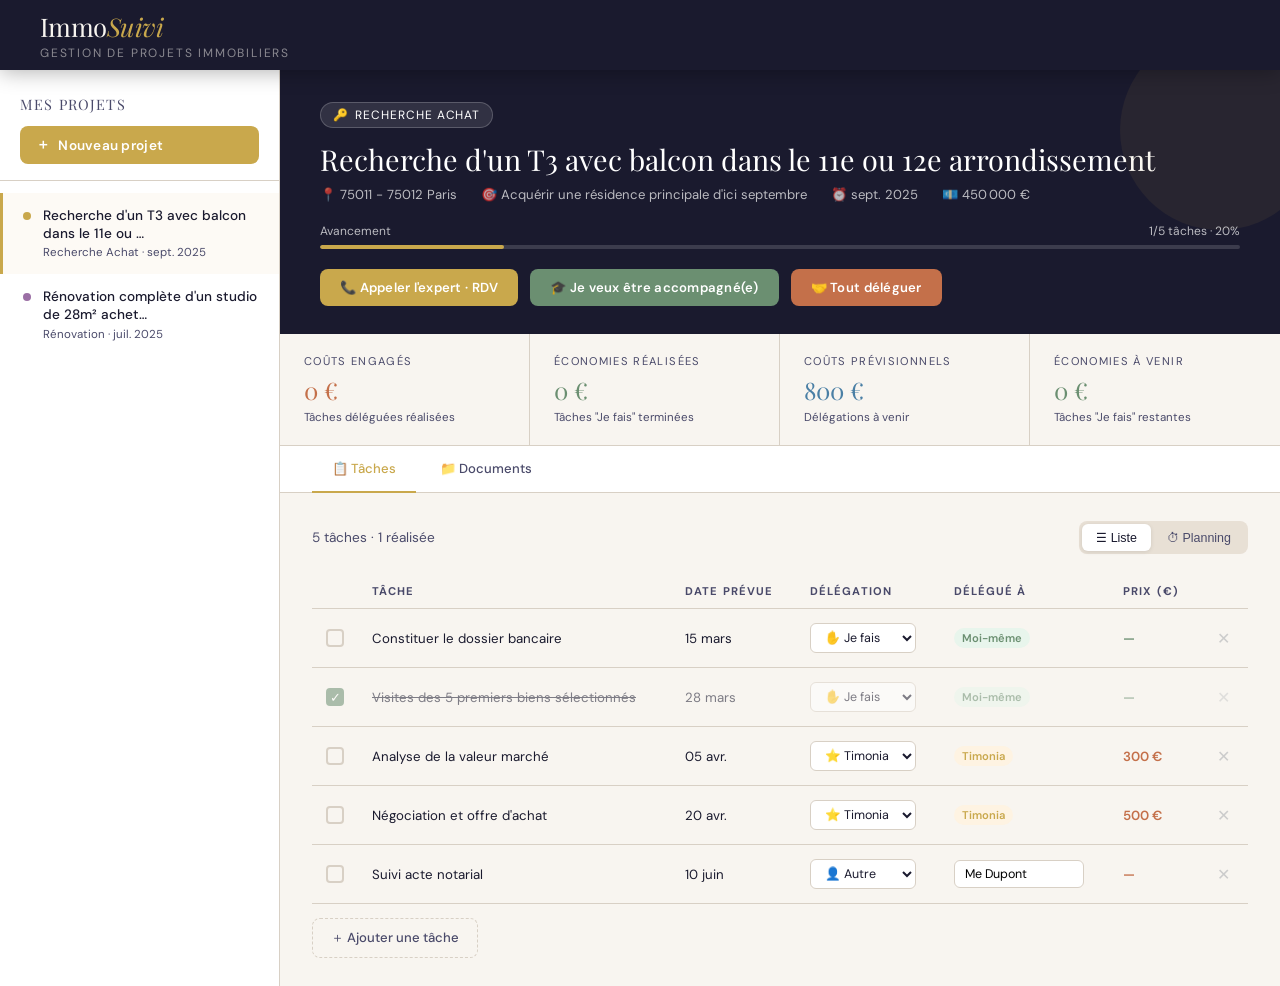
==== dashboard.html @ ceffc509 "Update print statement from 'Hello' to 'Goodbye'" ====
<!DOCTYPE html>
<html lang="fr">
<head>
<meta charset="UTF-8">
<meta name="viewport" content="width=device-width, initial-scale=1.0">
<title>ImmoSuivi — Gestion de Projets Immobiliers</title>
<link href="https://fonts.googleapis.com/css2?family=Playfair+Display:ital,wght@0,400;0,700;1,400&family=DM+Sans:wght@300;400;500;600&display=swap" rel="stylesheet">
<style>
  :root {
    --ink: #1a1a2e;
    --ink-light: #4a4a6a;
    --cream: #f8f5f0;
    --warm: #e8e0d5;
    --gold: #c9a84c;
    --gold-light: #e8d5a3;
    --sage: #6b8f71;
    --sage-light: #a8c5ac;
    --terracotta: #c4704a;
    --terracotta-light: #e8b49a;
    --sky: #4a7fa5;
    --border: #d8d0c5;
    --shadow: 0 4px 24px rgba(26,26,46,0.08);
    --shadow-lg: 0 12px 48px rgba(26,26,46,0.15);
  }

  * { box-sizing: border-box; margin: 0; padding: 0; }

  body {
    font-family: 'DM Sans', sans-serif;
    background: var(--cream);
    color: var(--ink);
    min-height: 100vh;
    overflow-x: hidden;
  }

  /* ─── HEADER ─── */
  header {
    background: var(--ink);
    color: var(--cream);
    padding: 0 40px;
    display: flex;
    align-items: center;
    justify-content: space-between;
    height: 70px;
    position: sticky;
    top: 0;
    z-index: 100;
    box-shadow: 0 2px 20px rgba(0,0,0,0.3);
  }
  .logo {
    font-family: 'Playfair Display', serif;
    font-size: 1.6rem;
    letter-spacing: -0.02em;
  }
  .logo span { color: var(--gold); font-style: italic; }
  .header-sub { font-size: 0.75rem; opacity: 0.5; letter-spacing: 0.15em; text-transform: uppercase; margin-top: 2px; }

  /* ─── LAYOUT ─── */
  .app { display: flex; min-height: calc(100vh - 70px); }

  /* ─── SIDEBAR ─── */
  .sidebar {
    width: 280px;
    background: white;
    border-right: 1px solid var(--border);
    display: flex;
    flex-direction: column;
    flex-shrink: 0;
  }
  .sidebar-header {
    padding: 24px 20px 16px;
    border-bottom: 1px solid var(--border);
  }
  .sidebar-title {
    font-family: 'Playfair Display', serif;
    font-size: 0.9rem;
    color: var(--ink-light);
    letter-spacing: 0.08em;
    text-transform: uppercase;
    margin-bottom: 12px;
  }
  .btn-new {
    width: 100%;
    background: var(--gold);
    color: white;
    border: none;
    padding: 10px 16px;
    border-radius: 8px;
    font-family: 'DM Sans', sans-serif;
    font-weight: 600;
    font-size: 0.85rem;
    cursor: pointer;
    display: flex;
    align-items: center;
    gap: 8px;
    transition: all 0.2s;
    letter-spacing: 0.02em;
  }
  .btn-new:hover { background: #b8943c; transform: translateY(-1px); }

  .project-list { flex: 1; overflow-y: auto; padding: 12px 0; }
  .project-item {
    padding: 14px 20px;
    cursor: pointer;
    border-left: 3px solid transparent;
    transition: all 0.15s;
    display: flex;
    align-items: flex-start;
    gap: 12px;
  }
  .project-item:hover { background: var(--cream); }
  .project-item.active { border-left-color: var(--gold); background: #fdfaf5; }
  .project-type-dot {
    width: 8px; height: 8px;
    border-radius: 50%;
    margin-top: 5px;
    flex-shrink: 0;
  }
  .project-item-name { font-size: 0.85rem; font-weight: 500; line-height: 1.3; }
  .project-item-meta { font-size: 0.72rem; color: var(--ink-light); margin-top: 3px; }

  /* ─── MAIN ─── */
  .main { flex: 1; overflow-y: auto; }

  /* ─── EMPTY STATE ─── */
  .empty-state {
    display: flex;
    flex-direction: column;
    align-items: center;
    justify-content: center;
    height: 80vh;
    gap: 16px;
    color: var(--ink-light);
    text-align: center;
    padding: 40px;
  }
  .empty-icon { font-size: 4rem; opacity: 0.3; }
  .empty-state h2 { font-family: 'Playfair Display', serif; font-size: 1.8rem; color: var(--ink); }
  .empty-state p { max-width: 360px; line-height: 1.6; font-size: 0.9rem; }

  /* ─── PROJECT HEADER ─── */
  .project-header {
    background: var(--ink);
    color: white;
    padding: 32px 40px 28px;
    position: relative;
    overflow: hidden;
  }
  .project-header::before {
    content: '';
    position: absolute;
    top: -40px; right: -40px;
    width: 200px; height: 200px;
    border-radius: 50%;
    background: var(--gold);
    opacity: 0.08;
  }
  .project-badge {
    display: inline-flex;
    align-items: center;
    gap: 6px;
    background: rgba(255,255,255,0.1);
    border: 1px solid rgba(255,255,255,0.2);
    padding: 4px 12px;
    border-radius: 20px;
    font-size: 0.75rem;
    letter-spacing: 0.08em;
    text-transform: uppercase;
    margin-bottom: 12px;
  }
  .project-title {
    font-family: 'Playfair Display', serif;
    font-size: 1.8rem;
    margin-bottom: 8px;
  }
  .project-meta-row {
    display: flex;
    gap: 24px;
    font-size: 0.82rem;
    opacity: 0.7;
    margin-bottom: 20px;
  }
  .project-meta-row span { display: flex; align-items: center; gap: 6px; }

  /* CTA Buttons */
  .cta-row {
    display: flex;
    gap: 12px;
    flex-wrap: wrap;
  }
  .btn-cta {
    display: flex;
    align-items: center;
    gap: 8px;
    padding: 10px 20px;
    border-radius: 8px;
    font-family: 'DM Sans', sans-serif;
    font-size: 0.82rem;
    font-weight: 600;
    cursor: pointer;
    border: none;
    transition: all 0.2s;
    letter-spacing: 0.02em;
  }
  .btn-cta.gold { background: var(--gold); color: white; }
  .btn-cta.gold:hover { background: #b8943c; transform: translateY(-1px); }
  .btn-cta.outline { background: transparent; color: white; border: 1px solid rgba(255,255,255,0.4); }
  .btn-cta.outline:hover { background: rgba(255,255,255,0.1); }
  .btn-cta.sage { background: var(--sage); color: white; }
  .btn-cta.sage:hover { background: #5a7d60; }
  .btn-cta.terracotta { background: var(--terracotta); color: white; }
  .btn-cta.terracotta:hover { background: #b3633d; }

  /* ─── SUMMARY CARDS ─── */
  .summary-strip {
    display: grid;
    grid-template-columns: repeat(4, 1fr);
    gap: 0;
    border-bottom: 1px solid var(--border);
  }
  .summary-card {
    padding: 20px 24px;
    border-right: 1px solid var(--border);
  }
  .summary-card:last-child { border-right: none; }
  .summary-label { font-size: 0.7rem; text-transform: uppercase; letter-spacing: 0.12em; color: var(--ink-light); margin-bottom: 6px; }
  .summary-value { font-family: 'Playfair Display', serif; font-size: 1.5rem; }
  .summary-value.gold { color: var(--terracotta); }
  .summary-value.green { color: var(--sage); }
  .summary-sub { font-size: 0.72rem; color: var(--ink-light); margin-top: 4px; }

  /* ─── TABS ─── */
  .tabs {
    display: flex;
    border-bottom: 1px solid var(--border);
    background: white;
    padding: 0 32px;
    gap: 4px;
  }
  .tab {
    padding: 14px 20px;
    font-size: 0.82rem;
    font-weight: 500;
    cursor: pointer;
    border-bottom: 2px solid transparent;
    color: var(--ink-light);
    transition: all 0.15s;
    display: flex;
    align-items: center;
    gap: 6px;
    margin-bottom: -1px;
  }
  .tab:hover { color: var(--ink); }
  .tab.active { color: var(--gold); border-bottom-color: var(--gold); }

  /* ─── TAB CONTENT ─── */
  .tab-content { padding: 28px 32px; display: none; }
  .tab-content.active { display: block; }

  /* ─── TASKS ─── */
  .tasks-toolbar {
    display: flex;
    align-items: center;
    justify-content: space-between;
    margin-bottom: 20px;
    flex-wrap: wrap;
    gap: 12px;
  }
  .view-toggle {
    display: flex;
    background: var(--warm);
    border-radius: 8px;
    padding: 3px;
    gap: 2px;
  }
  .view-btn {
    padding: 6px 14px;
    border-radius: 6px;
    border: none;
    background: transparent;
    font-size: 0.78rem;
    font-weight: 500;
    cursor: pointer;
    color: var(--ink-light);
    transition: all 0.15s;
    display: flex;
    align-items: center;
    gap: 5px;
  }
  .view-btn.active { background: white; color: var(--ink); box-shadow: 0 1px 4px rgba(0,0,0,0.1); }

  .task-table { width: 100%; border-collapse: collapse; }
  .task-table th {
    font-size: 0.7rem;
    text-transform: uppercase;
    letter-spacing: 0.1em;
    color: var(--ink-light);
    padding: 10px 14px;
    text-align: left;
    border-bottom: 1px solid var(--border);
    background: var(--cream);
  }
  .task-row {
    border-bottom: 1px solid var(--border);
    transition: background 0.12s;
  }
  .task-row:hover { background: #fdfaf5; }
  .task-row.done { opacity: 0.55; }
  .task-row.done .task-name { text-decoration: line-through; }
  .task-row td { padding: 14px 14px; font-size: 0.83rem; vertical-align: middle; }

  .task-check {
    width: 18px; height: 18px;
    border: 2px solid var(--border);
    border-radius: 4px;
    cursor: pointer;
    display: flex;
    align-items: center;
    justify-content: center;
    transition: all 0.15s;
    flex-shrink: 0;
  }
  .task-check.checked { background: var(--sage); border-color: var(--sage); color: white; }

  .delegation-select {
    font-size: 0.78rem;
    padding: 5px 10px;
    border: 1px solid var(--border);
    border-radius: 6px;
    background: white;
    cursor: pointer;
    font-family: 'DM Sans', sans-serif;
    color: var(--ink);
    outline: none;
  }
  .delegation-select:focus { border-color: var(--gold); }

  .delegatee-input {
    font-size: 0.78rem;
    padding: 5px 10px;
    border: 1px solid var(--border);
    border-radius: 6px;
    background: white;
    font-family: 'DM Sans', sans-serif;
    width: 130px;
    outline: none;
    transition: border 0.15s;
  }
  .delegatee-input:focus { border-color: var(--gold); }
  .delegatee-input.hidden { display: none; }

  .badge-delegation {
    display: inline-flex;
    align-items: center;
    gap: 4px;
    padding: 3px 8px;
    border-radius: 20px;
    font-size: 0.7rem;
    font-weight: 600;
  }
  .badge-delegation.self { background: #e8f5ec; color: var(--sage); }
  .badge-delegation.timonia { background: #fef3e2; color: var(--gold); }
  .badge-delegation.other { background: #f0e8f5; color: #7a5fa5; }

  .price-tag { font-weight: 600; }
  .price-saving { color: var(--sage); }
  .price-cost { color: var(--terracotta); }

  .btn-delete {
    background: none;
    border: none;
    color: #ccc;
    cursor: pointer;
    padding: 4px;
    border-radius: 4px;
    transition: color 0.15s;
    font-size: 1rem;
  }
  .btn-delete:hover { color: var(--terracotta); }

  .btn-add-task {
    display: flex;
    align-items: center;
    gap: 8px;
    padding: 10px 18px;
    background: var(--cream);
    border: 1.5px dashed var(--border);
    border-radius: 8px;
    color: var(--ink-light);
    font-size: 0.82rem;
    font-weight: 500;
    cursor: pointer;
    margin-top: 14px;
    transition: all 0.15s;
    font-family: 'DM Sans', sans-serif;
  }
  .btn-add-task:hover { border-color: var(--gold); color: var(--gold); background: #fdfaf5; }

  /* ─── TIMELINE ─── */
  .timeline { display: none; }
  .timeline.active { display: block; }
  .timeline-month { margin-bottom: 28px; }
  .timeline-month-label {
    font-family: 'Playfair Display', serif;
    font-size: 1rem;
    color: var(--ink-light);
    margin-bottom: 12px;
    padding-bottom: 8px;
    border-bottom: 1px solid var(--border);
  }
  .timeline-item {
    display: flex;
    gap: 16px;
    margin-bottom: 10px;
    align-items: flex-start;
  }
  .timeline-dot-col { display: flex; flex-direction: column; align-items: center; padding-top: 4px; }
  .timeline-dot {
    width: 10px; height: 10px;
    border-radius: 50%;
    flex-shrink: 0;
  }
  .timeline-line { width: 1px; background: var(--border); flex: 1; min-height: 20px; }
  .timeline-card {
    flex: 1;
    background: white;
    border: 1px solid var(--border);
    border-radius: 8px;
    padding: 12px 16px;
    font-size: 0.82rem;
  }
  .timeline-card-title { font-weight: 600; margin-bottom: 4px; }
  .timeline-card-meta { color: var(--ink-light); font-size: 0.75rem; display: flex; gap: 12px; }

  /* ─── DOCUMENTS ─── */
  .doc-grid { display: grid; grid-template-columns: repeat(auto-fill, minmax(160px, 1fr)); gap: 16px; }
  .doc-card {
    background: white;
    border: 1px solid var(--border);
    border-radius: 10px;
    padding: 20px 16px;
    text-align: center;
    cursor: pointer;
    transition: all 0.15s;
  }
  .doc-card:hover { box-shadow: var(--shadow); transform: translateY(-2px); }
  .doc-icon { font-size: 2.2rem; margin-bottom: 8px; }
  .doc-name { font-size: 0.78rem; font-weight: 500; color: var(--ink); }
  .doc-meta { font-size: 0.7rem; color: var(--ink-light); margin-top: 4px; }
  .btn-add-doc {
    background: none;
    border: 1.5px dashed var(--border);
    border-radius: 10px;
    padding: 20px 16px;
    display: flex;
    flex-direction: column;
    align-items: center;
    justify-content: center;
    cursor: pointer;
    color: var(--ink-light);
    font-size: 0.78rem;
    gap: 8px;
    transition: all 0.15s;
    font-family: 'DM Sans', sans-serif;
  }
  .btn-add-doc:hover { border-color: var(--gold); color: var(--gold); }
  .btn-add-doc-icon { font-size: 1.5rem; }

  /* ─── MODAL ─── */
  .modal-overlay {
    position: fixed;
    inset: 0;
    background: rgba(26,26,46,0.6);
    backdrop-filter: blur(4px);
    z-index: 200;
    display: none;
    align-items: center;
    justify-content: center;
    padding: 20px;
  }
  .modal-overlay.open { display: flex; }
  .modal {
    background: white;
    border-radius: 16px;
    width: 100%;
    max-width: 560px;
    max-height: 90vh;
    overflow-y: auto;
    box-shadow: var(--shadow-lg);
    animation: modalIn 0.25s ease;
  }
  @keyframes modalIn { from { opacity:0; transform: scale(0.96) translateY(8px); } to { opacity:1; transform: scale(1) translateY(0); } }
  .modal-header {
    padding: 28px 32px 20px;
    border-bottom: 1px solid var(--border);
    display: flex;
    align-items: center;
    justify-content: space-between;
  }
  .modal-title { font-family: 'Playfair Display', serif; font-size: 1.4rem; }
  .modal-close {
    background: var(--warm);
    border: none;
    width: 32px; height: 32px;
    border-radius: 50%;
    cursor: pointer;
    font-size: 1rem;
    display: flex;
    align-items: center;
    justify-content: center;
    color: var(--ink-light);
    transition: all 0.15s;
  }
  .modal-close:hover { background: var(--border); }
  .modal-body { padding: 24px 32px; }
  .modal-footer { padding: 20px 32px; border-top: 1px solid var(--border); display: flex; gap: 12px; justify-content: flex-end; }

  .form-group { margin-bottom: 18px; }
  .form-label { font-size: 0.78rem; font-weight: 600; color: var(--ink-light); text-transform: uppercase; letter-spacing: 0.08em; margin-bottom: 7px; display: block; }
  .form-control {
    width: 100%;
    padding: 10px 14px;
    border: 1.5px solid var(--border);
    border-radius: 8px;
    font-family: 'DM Sans', sans-serif;
    font-size: 0.88rem;
    color: var(--ink);
    background: white;
    outline: none;
    transition: border 0.15s;
  }
  .form-control:focus { border-color: var(--gold); }
  textarea.form-control { resize: vertical; min-height: 80px; }
  .form-row { display: grid; grid-template-columns: 1fr 1fr; gap: 14px; }

  .type-selector { display: grid; grid-template-columns: repeat(3, 1fr); gap: 8px; }
  .type-option {
    border: 1.5px solid var(--border);
    border-radius: 8px;
    padding: 10px 8px;
    text-align: center;
    cursor: pointer;
    font-size: 0.75rem;
    font-weight: 500;
    transition: all 0.15s;
    line-height: 1.3;
  }
  .type-option:hover { border-color: var(--gold); }
  .type-option.selected { border-color: var(--gold); background: #fdfaf5; color: var(--gold); }
  .type-option .type-emoji { font-size: 1.4rem; display: block; margin-bottom: 5px; }

  .btn-primary {
    background: var(--gold);
    color: white;
    border: none;
    padding: 10px 24px;
    border-radius: 8px;
    font-family: 'DM Sans', sans-serif;
    font-weight: 600;
    font-size: 0.88rem;
    cursor: pointer;
    transition: all 0.15s;
  }
  .btn-primary:hover { background: #b8943c; }
  .btn-secondary {
    background: white;
    color: var(--ink);
    border: 1.5px solid var(--border);
    padding: 10px 24px;
    border-radius: 8px;
    font-family: 'DM Sans', sans-serif;
    font-weight: 500;
    font-size: 0.88rem;
    cursor: pointer;
    transition: all 0.15s;
  }
  .btn-secondary:hover { border-color: var(--ink-light); }

  /* Types colors */
  .type-location { --type-color: #4a7fa5; }
  .type-achat { --type-color: var(--gold); }
  .type-mise-location { --type-color: var(--sage); }
  .type-vente { --type-color: var(--terracotta); }
  .type-renovation { --type-color: #9b6fa5; }
  .type-autre { --type-color: var(--ink-light); }

  .progress-bar {
    height: 3px;
    background: var(--warm);
    border-radius: 2px;
    overflow: hidden;
    margin-top: 6px;
  }
  .progress-fill {
    height: 100%;
    background: var(--gold);
    border-radius: 2px;
    transition: width 0.5s ease;
  }

  /* Responsive */
  @media (max-width: 800px) {
    .sidebar { width: 220px; }
    .summary-strip { grid-template-columns: repeat(2,1fr); }
    .project-header { padding: 24px 20px; }
    .tab-content { padding: 20px; }
  }
</style>
</head>
<body>

<header>
  <div>
    <div class="logo">Immo<span>Suivi</span></div>
    <div class="header-sub">Gestion de projets immobiliers</div>
  </div>
</header>

<div class="app">
  <!-- SIDEBAR -->
  <aside class="sidebar">
    <div class="sidebar-header">
      <div class="sidebar-title">Mes Projets</div>
      <button class="btn-new" onclick="openNewProjectModal()">
        <span>＋</span> Nouveau projet
      </button>
    </div>
    <div class="project-list" id="projectList"></div>
  </aside>

  <!-- MAIN -->
  <main class="main" id="mainContent">
    <div class="empty-state" id="emptyState">
      <div class="empty-icon">🏡</div>
      <h2>Bienvenue sur ImmoSuivi</h2>
      <p>Créez votre premier projet immobilier pour commencer le suivi de vos actions, budgets et documents.</p>
      <button class="btn-primary" style="margin-top:8px" onclick="openNewProjectModal()">Créer un projet</button>
    </div>
    <div id="projectView" style="display:none"></div>
  </main>
</div>

<!-- ─── MODAL NOUVEAU PROJET ─── -->
<div class="modal-overlay" id="newProjectModal">
  <div class="modal">
    <div class="modal-header">
      <div class="modal-title">Nouveau Projet</div>
      <button class="modal-close" onclick="closeModal('newProjectModal')">✕</button>
    </div>
    <div class="modal-body">
      <div class="form-group">
        <label class="form-label">Type de projet</label>
        <div class="type-selector">
          <div class="type-option" onclick="selectType(this,'location')"><span class="type-emoji">🔍</span>Location</div>
          <div class="type-option" onclick="selectType(this,'achat')"><span class="type-emoji">🔑</span>Achat</div>
          <div class="type-option" onclick="selectType(this,'mise-location')"><span class="type-emoji">🏠</span>Mise en location</div>
          <div class="type-option" onclick="selectType(this,'vente')"><span class="type-emoji">💰</span>Mise en vente</div>
          <div class="type-option" onclick="selectType(this,'renovation')"><span class="type-emoji">🔨</span>Rénovation</div>
          <div class="type-option" onclick="selectType(this,'autre')"><span class="type-emoji">📋</span>Autre</div>
        </div>
      </div>
      <div class="form-group">
        <label class="form-label">Description du projet</label>
        <textarea class="form-control" id="proj-desc" placeholder="Décrivez votre projet..."></textarea>
      </div>
      <div class="form-group">
        <label class="form-label">Objectif</label>
        <input class="form-control" id="proj-objectif" placeholder="Quel est votre objectif principal ?">
      </div>
      <div class="form-group">
        <label class="form-label">Adresse</label>
        <input class="form-control" id="proj-adresse" placeholder="Adresse du bien ou zone de recherche">
      </div>
      <div class="form-row">
        <div class="form-group">
          <label class="form-label">Deadline</label>
          <input class="form-control" type="date" id="proj-deadline">
        </div>
        <div class="form-group">
          <label class="form-label">Budget (€)</label>
          <input class="form-control" type="number" id="proj-budget" placeholder="0">
        </div>
      </div>
    </div>
    <div class="modal-footer">
      <button class="btn-secondary" onclick="closeModal('newProjectModal')">Annuler</button>
      <button class="btn-primary" onclick="createProject()">Créer le projet</button>
    </div>
  </div>
</div>

<!-- ─── MODAL APPEL / RDV ─── -->
<div class="modal-overlay" id="rdvModal">
  <div class="modal">
    <div class="modal-header">
      <div class="modal-title">Contacter l'Expert</div>
      <button class="modal-close" onclick="closeModal('rdvModal')">✕</button>
    </div>
    <div class="modal-body">
      <div style="display:flex; gap:16px; flex-direction:column">
        <div style="background:var(--cream); border-radius:12px; padding:20px; text-align:center; cursor:pointer" onclick="alert('Appel en cours...')">
          <div style="font-size:2.5rem; margin-bottom:8px">📞</div>
          <div style="font-weight:600; font-size:1rem; margin-bottom:4px">Appeler maintenant</div>
          <div style="color:var(--ink-light); font-size:0.82rem">+33 1 XX XX XX XX — Disponible 9h-19h</div>
        </div>
        <div style="background:var(--cream); border-radius:12px; padding:20px; text-align:center; cursor:pointer" onclick="alert('Redirection vers le calendrier de prise de RDV...')">
          <div style="font-size:2.5rem; margin-bottom:8px">📅</div>
          <div style="font-weight:600; font-size:1rem; margin-bottom:4px">Prendre un rendez-vous</div>
          <div style="color:var(--ink-light); font-size:0.82rem">Consultation gratuite de 30 minutes</div>
        </div>
      </div>
    </div>
  </div>
</div>

<!-- ─── MODAL ACCOMPAGNEMENT ─── -->
<div class="modal-overlay" id="accompModal">
  <div class="modal">
    <div class="modal-header">
      <div class="modal-title">Comment puis-je vous aider ?</div>
      <button class="modal-close" onclick="closeModal('accompModal')">✕</button>
    </div>
    <div class="modal-body">
      <div style="display:flex; gap:14px; flex-direction:column">
        <div style="border:1.5px solid var(--sage-light); border-radius:12px; padding:22px; cursor:pointer; transition: box-shadow 0.15s" onmouseover="this.style.boxShadow='0 4px 16px rgba(0,0,0,0.1)'" onmouseout="this.style.boxShadow='none'" onclick="alert('Redirection vers les formations & coachings disponibles...')">
          <div style="display:flex; align-items:center; gap:14px">
            <div style="font-size:2.2rem">🎓</div>
            <div>
              <div style="font-weight:600; font-size:0.95rem; color:var(--sage)">Je veux être accompagné(e)</div>
              <div style="color:var(--ink-light); font-size:0.82rem; margin-top:4px">Formation & coaching personnalisé pour acquérir les compétences et avancer en autonomie accompagnée.</div>
            </div>
          </div>
        </div>
        <div style="border:1.5px solid var(--gold-light); border-radius:12px; padding:22px; cursor:pointer; transition: box-shadow 0.15s" onmouseover="this.style.boxShadow='0 4px 16px rgba(0,0,0,0.1)'" onmouseout="this.style.boxShadow='none'" onclick="alert('Redirection vers la demande de mandat complet...')">
          <div style="display:flex; align-items:center; gap:14px">
            <div style="font-size:2.2rem">🤝</div>
            <div>
              <div style="font-weight:600; font-size:0.95rem; color:var(--gold)">Je veux tout déléguer</div>
              <div style="color:var(--ink-light); font-size:0.82rem; margin-top:4px">Mandat complet — notre équipe s'occupe de A à Z de votre projet immobilier.</div>
            </div>
          </div>
        </div>
      </div>
    </div>
  </div>
</div>

<script>
let projects = [];
let currentProjectId = null;
let selectedType = null;

const typeConfig = {
  location: { label: 'Recherche Location', emoji: '🔍', color: '#4a7fa5' },
  achat: { label: 'Recherche Achat', emoji: '🔑', color: '#c9a84c' },
  'mise-location': { label: 'Mise en Location', emoji: '🏠', color: '#6b8f71' },
  vente: { label: 'Mise en Vente', emoji: '💰', color: '#c4704a' },
  renovation: { label: 'Rénovation', emoji: '🔨', color: '#9b6fa5' },
  autre: { label: 'Autre', emoji: '📋', color: '#4a4a6a' },
};

// ─── Demo data ───
function loadDemo() {
  projects = [
    {
      id: 1,
      type: 'achat',
      description: 'Recherche d\'un T3 avec balcon dans le 11e ou 12e arrondissement',
      objectif: 'Acquérir une résidence principale d\'ici septembre',
      adresse: '75011 - 75012 Paris',
      deadline: '2025-09-30',
      budget: 450000,
      tasks: [
        { id: 1, name: 'Constituer le dossier bancaire', price: 0, date: '2025-03-15', delegation: 'self', delegatee: '', done: false },
        { id: 2, name: 'Visites des 5 premiers biens sélectionnés', price: 0, date: '2025-03-28', delegation: 'self', delegatee: '', done: true },
        { id: 3, name: 'Analyse de la valeur marché', price: 300, date: '2025-04-05', delegation: 'timonia', delegatee: '', done: false },
        { id: 4, name: 'Négociation et offre d\'achat', price: 500, date: '2025-04-20', delegation: 'timonia', delegatee: '', done: false },
        { id: 5, name: 'Suivi acte notarial', price: 0, date: '2025-06-10', delegation: 'other', delegatee: 'Me Dupont', done: false },
      ],
      documents: [
        { name: 'Simulation prêt.pdf', type: 'pdf', date: '2025-02-12' },
        { name: 'Annonces présélectionnées.xlsx', type: 'xls', date: '2025-02-20' },
      ],
      nextTaskId: 6,
    },
    {
      id: 2,
      type: 'renovation',
      description: 'Rénovation complète d\'un studio de 28m² acheté à Montreuil',
      objectif: 'Rénover pour mise en location meublée',
      adresse: '12 rue des Vignerons, 93100 Montreuil',
      deadline: '2025-07-01',
      budget: 25000,
      tasks: [
        { id: 1, name: 'Devis maçonnerie & plomberie', price: 150, date: '2025-02-25', delegation: 'timonia', delegatee: '', done: true },
        { id: 2, name: 'Travaux électricité', price: 3200, date: '2025-03-20', delegation: 'other', delegatee: 'Elec Martin', done: false },
        { id: 3, name: 'Peinture et finitions', price: 0, date: '2025-04-10', delegation: 'self', delegatee: '', done: false },
      ],
      documents: [],
      nextTaskId: 4,
    }
  ];
  renderSidebar();
  showProject(1);
}

function renderSidebar() {
  const list = document.getElementById('projectList');
  list.innerHTML = '';
  if (!projects.length) return;
  projects.forEach(p => {
    const cfg = typeConfig[p.type] || typeConfig.autre;
    const div = document.createElement('div');
    div.className = 'project-item' + (p.id === currentProjectId ? ' active' : '');
    div.onclick = () => showProject(p.id);
    div.innerHTML = `
      <div class="project-type-dot" style="background:${cfg.color}"></div>
      <div>
        <div class="project-item-name">${p.description.slice(0,45)}${p.description.length>45?'…':''}</div>
        <div class="project-item-meta">${cfg.label} · ${formatDeadline(p.deadline)}</div>
      </div>
    `;
    list.appendChild(div);
  });
}

function formatDeadline(d) {
  if (!d) return '—';
  const date = new Date(d);
  return date.toLocaleDateString('fr-FR', { month: 'short', year: 'numeric' });
}

function formatDate(d) {
  if (!d) return '—';
  const date = new Date(d);
  return date.toLocaleDateString('fr-FR', { day:'2-digit', month:'short' });
}

function showProject(id) {
  currentProjectId = id;
  const p = projects.find(x => x.id === id);
  if (!p) return;
  document.getElementById('emptyState').style.display = 'none';
  const view = document.getElementById('projectView');
  view.style.display = 'block';
  renderSidebar();
  renderProjectView(p, view);
}

function computeFinance(p) {
  let coutEngage = 0, economieFaite = 0, coutPrevisionnel = 0, economiePrevue = 0;
  p.tasks.forEach(t => {
    if (t.delegation !== 'self') {
      if (t.done) coutEngage += t.price || 0;
      else coutPrevisionnel += t.price || 0;
    } else {
      if (t.done) economieFaite += t.price || 0;
      else economiePrevue += t.price || 0;
    }
  });
  return { coutEngage, economieFaite, coutPrevisionnel, economiePrevue };
}

function renderProjectView(p, container) {
  const cfg = typeConfig[p.type] || typeConfig.autre;
  const f = computeFinance(p);
  const total = p.tasks.length;
  const done = p.tasks.filter(t => t.done).length;
  const pct = total ? Math.round(done/total*100) : 0;

  container.innerHTML = `
  <!-- PROJECT HEADER -->
  <div class="project-header">
    <div class="project-badge"><span>${cfg.emoji}</span> ${cfg.label}</div>
    <div class="project-title">${p.description}</div>
    <div class="project-meta-row">
      <span>📍 ${p.adresse || '—'}</span>
      <span>🎯 ${p.objectif || '—'}</span>
      <span>⏰ ${formatDeadline(p.deadline)}</span>
      <span>💶 ${p.budget ? p.budget.toLocaleString('fr-FR') + ' €' : '—'}</span>
    </div>
    <div style="margin-bottom:20px">
      <div style="display:flex; justify-content:space-between; font-size:0.75rem; opacity:0.7; margin-bottom:4px">
        <span>Avancement</span><span>${done}/${total} tâches · ${pct}%</span>
      </div>
      <div class="progress-bar" style="background:rgba(255,255,255,0.15); height:4px">
        <div class="progress-fill" style="width:${pct}%; background:var(--gold)"></div>
      </div>
    </div>
    <div class="cta-row">
      <button class="btn-cta gold" onclick="openModal('rdvModal')">📞 Appeler l'expert · RDV</button>
      <button class="btn-cta sage" onclick="openModal('accompModal')">🎓 Je veux être accompagné(e)</button>
      <button class="btn-cta terracotta" onclick="openModal('accompModal')">🤝 Tout déléguer</button>
    </div>
  </div>

  <!-- SUMMARY STRIP -->
  <div class="summary-strip">
    <div class="summary-card">
      <div class="summary-label">Coûts engagés</div>
      <div class="summary-value gold">${f.coutEngage.toLocaleString('fr-FR')} €</div>
      <div class="summary-sub">Tâches déléguées réalisées</div>
    </div>
    <div class="summary-card">
      <div class="summary-label">Économies réalisées</div>
      <div class="summary-value green">${f.economieFaite.toLocaleString('fr-FR')} €</div>
      <div class="summary-sub">Tâches "Je fais" terminées</div>
    </div>
    <div class="summary-card">
      <div class="summary-label">Coûts prévisionnels</div>
      <div class="summary-value" style="color:var(--sky)">${f.coutPrevisionnel.toLocaleString('fr-FR')} €</div>
      <div class="summary-sub">Délégations à venir</div>
    </div>
    <div class="summary-card">
      <div class="summary-label">Économies à venir</div>
      <div class="summary-value green">${f.economiePrevue.toLocaleString('fr-FR')} €</div>
      <div class="summary-sub">Tâches "Je fais" restantes</div>
    </div>
  </div>

  <!-- TABS -->
  <div class="tabs">
    <div class="tab active" onclick="switchTab(event,'tab-tasks')">📋 Tâches</div>
    <div class="tab" onclick="switchTab(event,'tab-docs')">📁 Documents</div>
  </div>

  <!-- TASKS TAB -->
  <div class="tab-content active" id="tab-tasks">
    <div class="tasks-toolbar">
      <div style="font-size:0.85rem; color:var(--ink-light)">${total} tâche${total>1?'s':''} · ${done} réalisée${done>1?'s':''}</div>
      <div class="view-toggle">
        <button class="view-btn active" id="viewList" onclick="switchView('list')">☰ Liste</button>
        <button class="view-btn" id="viewTimeline" onclick="switchView('timeline')">⏱ Planning</button>
      </div>
    </div>

    <!-- LIST VIEW -->
    <div id="listView">
      <table class="task-table">
        <thead>
          <tr>
            <th style="width:36px"></th>
            <th>Tâche</th>
            <th>Date prévue</th>
            <th>Délégation</th>
            <th>Délégué à</th>
            <th>Prix (€)</th>
            <th style="width:40px"></th>
          </tr>
        </thead>
        <tbody id="taskBody"></tbody>
      </table>
      <button class="btn-add-task" onclick="addTask()">＋ Ajouter une tâche</button>
    </div>

    <!-- TIMELINE VIEW -->
    <div class="timeline" id="timelineView"></div>
  </div>

  <!-- DOCS TAB -->
  <div class="tab-content" id="tab-docs">
    <div class="doc-grid" id="docGrid"></div>
    <input type="file" id="fileInput" style="display:none" onchange="addDocument(event)">
  </div>
  `;

  renderTasks(p);
  renderTimeline(p);
  renderDocs(p);
}

function renderTasks(p) {
  const tbody = document.getElementById('taskBody');
  if (!tbody) return;
  tbody.innerHTML = '';
  const sorted = [...p.tasks].sort((a,b) => (a.date||'') > (b.date||'') ? 1 : -1);
  sorted.forEach(t => {
    const tr = document.createElement('tr');
    tr.className = 'task-row' + (t.done ? ' done' : '');
    tr.innerHTML = `
      <td>
        <div class="task-check ${t.done?'checked':''}" onclick="toggleTask(${p.id},${t.id})">
          ${t.done ? '✓' : ''}
        </div>
      </td>
      <td class="task-name">${t.name}</td>
      <td>${formatDate(t.date)}</td>
      <td>
        <select class="delegation-select" onchange="changeDelegation(${p.id},${t.id},this)">
          <option value="self" ${t.delegation==='self'?'selected':''}>✋ Je fais</option>
          <option value="timonia" ${t.delegation==='timonia'?'selected':''}>⭐ Timonia</option>
          <option value="other" ${t.delegation==='other'?'selected':''}>👤 Autre</option>
        </select>
      </td>
      <td>
        <input type="text" class="delegatee-input ${t.delegation==='other'?'':'hidden'}"
          value="${t.delegatee||''}"
          placeholder="Nom / contact"
          onchange="changDelegatee(${p.id},${t.id},this.value)">
        ${t.delegation==='timonia'?`<span class="badge-delegation timonia">Timonia</span>`:''}
        ${t.delegation==='self'?`<span class="badge-delegation self">Moi-même</span>`:''}
      </td>
      <td>
        <span class="price-tag ${t.delegation==='self'?'price-saving':'price-cost'}">${t.price?t.price.toLocaleString('fr-FR')+' €':'—'}</span>
      </td>
      <td>
        <button class="btn-delete" onclick="deleteTask(${p.id},${t.id})" title="Supprimer">✕</button>
      </td>
    `;
    tbody.appendChild(tr);
  });

  // refresh finance
  const p2 = projects.find(x => x.id === p.id);
  const f = computeFinance(p2);
  const cards = [
    [f.coutEngage, 0],
    [f.economieFaite, 1],
    [f.coutPrevisionnel, 2],
    [f.economiePrevue, 3]
  ];
  document.querySelectorAll('.summary-value').forEach((el, i) => {
    el.textContent = cards[i][0].toLocaleString('fr-FR') + ' €';
  });
}

function renderTimeline(p) {
  const el = document.getElementById('timelineView');
  if (!el) return;
  const sorted = [...p.tasks].sort((a,b) => (a.date||'') > (b.date||'') ? 1 : -1);
  const months = {};
  sorted.forEach(t => {
    const key = t.date ? t.date.slice(0,7) : 'Sans date';
    if (!months[key]) months[key] = [];
    months[key].push(t);
  });
  el.innerHTML = '';
  Object.entries(months).forEach(([month, tasks]) => {
    const div = document.createElement('div');
    div.className = 'timeline-month';
    const label = month === 'Sans date' ? 'Sans date' : new Date(month+'-01').toLocaleDateString('fr-FR',{month:'long',year:'numeric'});
    div.innerHTML = `<div class="timeline-month-label">${label}</div>`;
    tasks.forEach((t, i) => {
      const cfg2 = t.delegation==='timonia' ? {color:'#c9a84c',label:'Timonia'} : t.delegation==='self' ? {color:'#6b8f71',label:'Moi'} : {color:'#9b6fa5',label:t.delegatee||'Autre'};
      div.innerHTML += `
        <div class="timeline-item">
          <div class="timeline-dot-col">
            <div class="timeline-dot" style="background:${cfg2.color};${t.done?'opacity:0.5':''}"></div>
            ${i < tasks.length-1 ? '<div class="timeline-line"></div>' : ''}
          </div>
          <div class="timeline-card" style="${t.done?'opacity:0.55':''}">
            <div class="timeline-card-title" style="${t.done?'text-decoration:line-through':''}">
              ${t.done?'✓ ':''}${t.name}
            </div>
            <div class="timeline-card-meta">
              <span>${formatDate(t.date)}</span>
              <span style="color:${cfg2.color}">${cfg2.label}</span>
              ${t.price ? `<span>${t.price.toLocaleString('fr-FR')} €</span>` : ''}
            </div>
          </div>
        </div>`;
    });
    el.appendChild(div);
  });
}

function renderDocs(p) {
  const grid = document.getElementById('docGrid');
  if (!grid) return;
  const icons = { pdf:'📄', xls:'📊', xlsx:'📊', doc:'📝', docx:'📝', jpg:'🖼', png:'🖼', default:'📎' };
  grid.innerHTML = '';
  p.documents.forEach((doc, i) => {
    const ext = doc.name.split('.').pop().toLowerCase();
    const icon = icons[ext] || icons.default;
    const div = document.createElement('div');
    div.className = 'doc-card';
    div.innerHTML = `
      <div class="doc-icon">${icon}</div>
      <div class="doc-name">${doc.name}</div>
      <div class="doc-meta">${doc.date || '—'}</div>
    `;
    grid.appendChild(div);
  });
  const addBtn = document.createElement('button');
  addBtn.className = 'btn-add-doc';
  addBtn.innerHTML = `<div class="btn-add-doc-icon">＋</div><div>Ajouter un document</div>`;
  addBtn.onclick = () => document.getElementById('fileInput').click();
  grid.appendChild(addBtn);
}

function addDocument(event) {
  const file = event.target.files[0];
  if (!file) return;
  const p = projects.find(x => x.id === currentProjectId);
  if (!p) return;
  p.documents.push({ name: file.name, type: file.name.split('.').pop(), date: new Date().toLocaleDateString('fr-FR') });
  renderDocs(p);
  event.target.value = '';
}

function toggleTask(projId, taskId) {
  const p = projects.find(x => x.id === projId);
  const t = p?.tasks.find(x => x.id === taskId);
  if (t) { t.done = !t.done; renderTasks(p); renderTimeline(p); }
}

function changeDelegation(projId, taskId, sel) {
  const p = projects.find(x => x.id === projId);
  const t = p?.tasks.find(x => x.id === taskId);
  if (t) { t.delegation = sel.value; renderTasks(p); }
}

function changDelegatee(projId, taskId, val) {
  const p = projects.find(x => x.id === projId);
  const t = p?.tasks.find(x => x.id === taskId);
  if (t) t.delegatee = val;
}

function deleteTask(projId, taskId) {
  const p = projects.find(x => x.id === projId);
  if (!p) return;
  p.tasks = p.tasks.filter(x => x.id !== taskId);
  renderTasks(p); renderTimeline(p);
}

function addTask() {
  const p = projects.find(x => x.id === currentProjectId);
  if (!p) return;
  const name = prompt('Nom de la tâche :');
  if (!name) return;
  const price = parseFloat(prompt('Prix de délégation (€, laisser 0 si je fais):','0')) || 0;
  const date = prompt('Date prévue (AAAA-MM-JJ):','') || '';
  p.tasks.push({ id: p.nextTaskId++, name, price, date, delegation: price>0 ? 'timonia' : 'self', delegatee: '', done: false });
  renderTasks(p); renderTimeline(p);
}

function switchTab(e, id) {
  document.querySelectorAll('.tab').forEach(t => t.classList.remove('active'));
  document.querySelectorAll('.tab-content').forEach(t => t.classList.remove('active'));
  e.target.classList.add('active');
  document.getElementById(id)?.classList.add('active');
}

function switchView(view) {
  document.getElementById('listView').style.display = view==='list' ? 'block' : 'none';
  const tl = document.getElementById('timelineView');
  if (tl) tl.className = 'timeline' + (view==='timeline' ? ' active' : '');
  document.getElementById('viewList').classList.toggle('active', view==='list');
  document.getElementById('viewTimeline').classList.toggle('active', view==='timeline');
}

// ─── Modal ───
function openModal(id) { document.getElementById(id).classList.add('open'); }
function closeModal(id) { document.getElementById(id).classList.remove('open'); }
function openNewProjectModal() { openModal('newProjectModal'); selectedType = null; document.querySelectorAll('.type-option').forEach(o => o.classList.remove('selected')); }

document.querySelectorAll('.modal-overlay').forEach(m => {
  m.addEventListener('click', e => { if (e.target === m) closeModal(m.id); });
});

function selectType(el, type) {
  selectedType = type;
  document.querySelectorAll('.type-option').forEach(o => o.classList.remove('selected'));
  el.classList.add('selected');
}

function createProject() {
  const desc = document.getElementById('proj-desc').value.trim();
  if (!desc) { alert('Veuillez saisir une description.'); return; }
  if (!selectedType) { alert('Veuillez sélectionner un type de projet.'); return; }
  const templates = (defaultTasks[selectedType] || []).map((t, i) => ({
    id: i + 1,
    name: t.name,
    price: t.price,
    date: '',
    delegation: t.price > 0 ? 'timonia' : 'self',
    delegatee: '',
    done: false,
  }));
  const p = {
    id: Date.now(),
    type: selectedType,
    description: desc,
    objectif: document.getElementById('proj-objectif').value,
    adresse: document.getElementById('proj-adresse').value,
    deadline: document.getElementById('proj-deadline').value,
    budget: parseFloat(document.getElementById('proj-budget').value) || 0,
    tasks: templates,
    documents: [],
    nextTaskId: templates.length + 1,
  };
  projects.push(p);
  closeModal('newProjectModal');
  ['proj-desc','proj-objectif','proj-adresse','proj-deadline','proj-budget'].forEach(id => document.getElementById(id).value='');
  renderSidebar();
  showProject(p.id);
}

// ─── Tâches pré-définies par type de projet ───
const defaultTasks = {
  location: [
    { name: 'Définition des besoins', price: 0 },
    { name: 'Définition du budget et cahier des charges', price: 0 },
    { name: 'Préparation du dossier locataire', price: 0 },
    { name: '💰 Vérification éligibilité aides — Visale (garantie loyers), Loca-Pass (dépôt de garantie), APL/ALS (CAF)', price: 150 },
    { name: 'Recherche des logements', price: 0 },
    { name: 'Dépôt des dossiers pour demande de visites', price: 0 },
    { name: 'Visites', price: 0 },
    { name: 'Dossier accepté', price: 0 },
    { name: 'Demande Visale et Loca-Pass', price: 0 },
    { name: 'Demande APL/ALS auprès de la CAF', price: 0 },
    { name: 'Signature du bail', price: 0 },
    { name: 'Entrée dans les lieux', price: 0 },
  ],
  achat: [
    { name: 'Définition des besoins et critères', price: 0 },
    { name: 'Définition du budget et capacité d\'emprunt', price: 0 },
    { name: '💰 Vérification éligibilité aides — PTZ (primo-accédant), Aide Action Logement, TVA réduite zone ANRU', price: 200 },
    { name: 'Simulation et accord de principe bancaire', price: 0 },
    { name: 'Intégration des aides dans le plan de financement', price: 0 },
    { name: 'Recherche des biens', price: 0 },
    { name: 'Sélection et demande de visites', price: 0 },
    { name: 'Visites', price: 0 },
    { name: 'Analyse de la valeur marché', price: 300 },
    { name: 'Offre d\'achat', price: 500 },
    { name: 'Signature du compromis', price: 0 },
    { name: 'Obtention du financement (avec PTZ et aides validés)', price: 0 },
    { name: 'Signature de l\'acte authentique', price: 0 },
    { name: 'Remise des clés', price: 0 },
  ],
  'mise-location': [
    { name: 'Estimation du loyer marché', price: 200 },
    { name: '💰 Vérification éligibilité aides — Loc\'Avantages (réduction fiscale), conventionnement ANAH', price: 150 },
    { name: 'Préparation et mise en valeur du bien (home staging)', price: 0 },
    { name: 'Réalisation des diagnostics obligatoires (DPE, etc.)', price: 400 },
    { name: 'Rédaction de l\'annonce et photos', price: 200 },
    { name: 'Publication de l\'annonce', price: 0 },
    { name: 'Sélection des candidats', price: 0 },
    { name: 'Visites', price: 0 },
    { name: 'Étude des dossiers locataires', price: 150 },
    { name: 'Rédaction du bail', price: 200 },
    { name: 'État des lieux d\'entrée', price: 150 },
    { name: 'Remise des clés', price: 0 },
  ],
  vente: [
    { name: 'Estimation du prix de vente', price: 250 },
    { name: '💰 Vérification éligibilité aides — Exonération plus-value, abattements fiscaux', price: 200 },
    { name: 'Préparation et mise en valeur du bien', price: 0 },
    { name: 'Réalisation des diagnostics obligatoires', price: 500 },
    { name: 'Rédaction de l\'annonce et photos', price: 250 },
    { name: 'Publication de l\'annonce', price: 0 },
    { name: 'Visites', price: 0 },
    { name: 'Réception et analyse des offres', price: 0 },
    { name: 'Acceptation d\'une offre', price: 0 },
    { name: 'Signature du compromis de vente', price: 0 },
    { name: 'Suivi de la période de rétractation', price: 0 },
    { name: 'Signature de l\'acte authentique', price: 0 },
    { name: 'Remise des clés', price: 0 },
  ],
  renovation: [
    { name: 'Définition du projet et des travaux', price: 0 },
    { name: 'Estimation du budget travaux', price: 200 },
    { name: '💰 Vérification éligibilité aides — MaPrimeRénov\', Éco-PTZ, CEE, Aide Action Logement travaux, TVA 5,5%, ANAH', price: 250 },
    { name: 'Constitution des dossiers de demande d\'aides (avant démarrage !)', price: 300 },
    { name: 'Recherche et mise en concurrence des artisans RGE', price: 0 },
    { name: 'Obtention des devis', price: 0 },
    { name: 'Sélection des prestataires', price: 0 },
    { name: 'Demande de permis / déclaration préalable si nécessaire', price: 0 },
    { name: 'Suivi du chantier', price: 500 },
    { name: 'Réception des travaux', price: 0 },
    { name: 'Transmission des justificatifs pour déblocage des aides', price: 0 },
    { name: 'Levée des réserves', price: 0 },
    { name: 'Bilan final et clôture du chantier', price: 0 },
  ],
  autre: [],
};

// ─── Init ───
loadDemo();
</script>
</body>
</html>
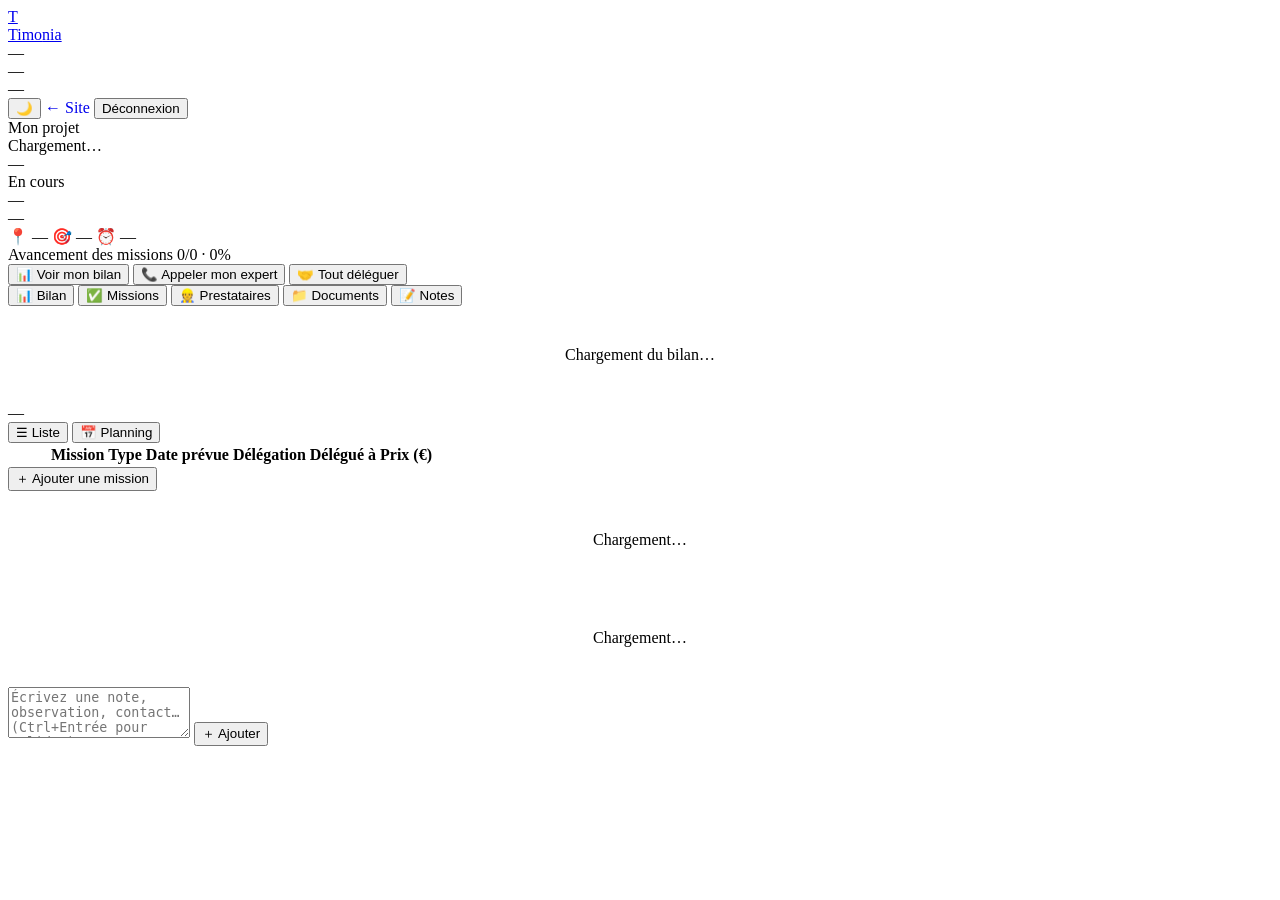
==== commit 7db7b452: "Update dashboard.html" ====
--- a/dashboard.html
+++ b/dashboard.html
@@ -3,1280 +3,204 @@
 <head>
 <meta charset="UTF-8">
 <meta name="viewport" content="width=device-width, initial-scale=1.0">
-<title>ImmoSuivi — Gestion de Projets Immobiliers</title>
-<link href="https://fonts.googleapis.com/css2?family=Playfair+Display:ital,wght@0,400;0,700;1,400&family=DM+Sans:wght@300;400;500;600&display=swap" rel="stylesheet">
-<style>
-  :root {
-    --ink: #1a1a2e;
-    --ink-light: #4a4a6a;
-    --cream: #f8f5f0;
-    --warm: #e8e0d5;
-    --gold: #c9a84c;
-    --gold-light: #e8d5a3;
-    --sage: #6b8f71;
-    --sage-light: #a8c5ac;
-    --terracotta: #c4704a;
-    --terracotta-light: #e8b49a;
-    --sky: #4a7fa5;
-    --border: #d8d0c5;
-    --shadow: 0 4px 24px rgba(26,26,46,0.08);
-    --shadow-lg: 0 12px 48px rgba(26,26,46,0.15);
-  }
-
-  * { box-sizing: border-box; margin: 0; padding: 0; }
-
-  body {
-    font-family: 'DM Sans', sans-serif;
-    background: var(--cream);
-    color: var(--ink);
-    min-height: 100vh;
-    overflow-x: hidden;
-  }
-
-  /* ─── HEADER ─── */
-  header {
-    background: var(--ink);
-    color: var(--cream);
-    padding: 0 40px;
-    display: flex;
-    align-items: center;
-    justify-content: space-between;
-    height: 70px;
-    position: sticky;
-    top: 0;
-    z-index: 100;
-    box-shadow: 0 2px 20px rgba(0,0,0,0.3);
-  }
-  .logo {
-    font-family: 'Playfair Display', serif;
-    font-size: 1.6rem;
-    letter-spacing: -0.02em;
-  }
-  .logo span { color: var(--gold); font-style: italic; }
-  .header-sub { font-size: 0.75rem; opacity: 0.5; letter-spacing: 0.15em; text-transform: uppercase; margin-top: 2px; }
-
-  /* ─── LAYOUT ─── */
-  .app { display: flex; min-height: calc(100vh - 70px); }
-
-  /* ─── SIDEBAR ─── */
-  .sidebar {
-    width: 280px;
-    background: white;
-    border-right: 1px solid var(--border);
-    display: flex;
-    flex-direction: column;
-    flex-shrink: 0;
-  }
-  .sidebar-header {
-    padding: 24px 20px 16px;
-    border-bottom: 1px solid var(--border);
-  }
-  .sidebar-title {
-    font-family: 'Playfair Display', serif;
-    font-size: 0.9rem;
-    color: var(--ink-light);
-    letter-spacing: 0.08em;
-    text-transform: uppercase;
-    margin-bottom: 12px;
-  }
-  .btn-new {
-    width: 100%;
-    background: var(--gold);
-    color: white;
-    border: none;
-    padding: 10px 16px;
-    border-radius: 8px;
-    font-family: 'DM Sans', sans-serif;
-    font-weight: 600;
-    font-size: 0.85rem;
-    cursor: pointer;
-    display: flex;
-    align-items: center;
-    gap: 8px;
-    transition: all 0.2s;
-    letter-spacing: 0.02em;
-  }
-  .btn-new:hover { background: #b8943c; transform: translateY(-1px); }
-
-  .project-list { flex: 1; overflow-y: auto; padding: 12px 0; }
-  .project-item {
-    padding: 14px 20px;
-    cursor: pointer;
-    border-left: 3px solid transparent;
-    transition: all 0.15s;
-    display: flex;
-    align-items: flex-start;
-    gap: 12px;
-  }
-  .project-item:hover { background: var(--cream); }
-  .project-item.active { border-left-color: var(--gold); background: #fdfaf5; }
-  .project-type-dot {
-    width: 8px; height: 8px;
-    border-radius: 50%;
-    margin-top: 5px;
-    flex-shrink: 0;
-  }
-  .project-item-name { font-size: 0.85rem; font-weight: 500; line-height: 1.3; }
-  .project-item-meta { font-size: 0.72rem; color: var(--ink-light); margin-top: 3px; }
-
-  /* ─── MAIN ─── */
-  .main { flex: 1; overflow-y: auto; }
-
-  /* ─── EMPTY STATE ─── */
-  .empty-state {
-    display: flex;
-    flex-direction: column;
-    align-items: center;
-    justify-content: center;
-    height: 80vh;
-    gap: 16px;
-    color: var(--ink-light);
-    text-align: center;
-    padding: 40px;
-  }
-  .empty-icon { font-size: 4rem; opacity: 0.3; }
-  .empty-state h2 { font-family: 'Playfair Display', serif; font-size: 1.8rem; color: var(--ink); }
-  .empty-state p { max-width: 360px; line-height: 1.6; font-size: 0.9rem; }
-
-  /* ─── PROJECT HEADER ─── */
-  .project-header {
-    background: var(--ink);
-    color: white;
-    padding: 32px 40px 28px;
-    position: relative;
-    overflow: hidden;
-  }
-  .project-header::before {
-    content: '';
-    position: absolute;
-    top: -40px; right: -40px;
-    width: 200px; height: 200px;
-    border-radius: 50%;
-    background: var(--gold);
-    opacity: 0.08;
-  }
-  .project-badge {
-    display: inline-flex;
-    align-items: center;
-    gap: 6px;
-    background: rgba(255,255,255,0.1);
-    border: 1px solid rgba(255,255,255,0.2);
-    padding: 4px 12px;
-    border-radius: 20px;
-    font-size: 0.75rem;
-    letter-spacing: 0.08em;
-    text-transform: uppercase;
-    margin-bottom: 12px;
-  }
-  .project-title {
-    font-family: 'Playfair Display', serif;
-    font-size: 1.8rem;
-    margin-bottom: 8px;
-  }
-  .project-meta-row {
-    display: flex;
-    gap: 24px;
-    font-size: 0.82rem;
-    opacity: 0.7;
-    margin-bottom: 20px;
-  }
-  .project-meta-row span { display: flex; align-items: center; gap: 6px; }
-
-  /* CTA Buttons */
-  .cta-row {
-    display: flex;
-    gap: 12px;
-    flex-wrap: wrap;
-  }
-  .btn-cta {
-    display: flex;
-    align-items: center;
-    gap: 8px;
-    padding: 10px 20px;
-    border-radius: 8px;
-    font-family: 'DM Sans', sans-serif;
-    font-size: 0.82rem;
-    font-weight: 600;
-    cursor: pointer;
-    border: none;
-    transition: all 0.2s;
-    letter-spacing: 0.02em;
-  }
-  .btn-cta.gold { background: var(--gold); color: white; }
-  .btn-cta.gold:hover { background: #b8943c; transform: translateY(-1px); }
-  .btn-cta.outline { background: transparent; color: white; border: 1px solid rgba(255,255,255,0.4); }
-  .btn-cta.outline:hover { background: rgba(255,255,255,0.1); }
-  .btn-cta.sage { background: var(--sage); color: white; }
-  .btn-cta.sage:hover { background: #5a7d60; }
-  .btn-cta.terracotta { background: var(--terracotta); color: white; }
-  .btn-cta.terracotta:hover { background: #b3633d; }
-
-  /* ─── SUMMARY CARDS ─── */
-  .summary-strip {
-    display: grid;
-    grid-template-columns: repeat(4, 1fr);
-    gap: 0;
-    border-bottom: 1px solid var(--border);
-  }
-  .summary-card {
-    padding: 20px 24px;
-    border-right: 1px solid var(--border);
-  }
-  .summary-card:last-child { border-right: none; }
-  .summary-label { font-size: 0.7rem; text-transform: uppercase; letter-spacing: 0.12em; color: var(--ink-light); margin-bottom: 6px; }
-  .summary-value { font-family: 'Playfair Display', serif; font-size: 1.5rem; }
-  .summary-value.gold { color: var(--terracotta); }
-  .summary-value.green { color: var(--sage); }
-  .summary-sub { font-size: 0.72rem; color: var(--ink-light); margin-top: 4px; }
-
-  /* ─── TABS ─── */
-  .tabs {
-    display: flex;
-    border-bottom: 1px solid var(--border);
-    background: white;
-    padding: 0 32px;
-    gap: 4px;
-  }
-  .tab {
-    padding: 14px 20px;
-    font-size: 0.82rem;
-    font-weight: 500;
-    cursor: pointer;
-    border-bottom: 2px solid transparent;
-    color: var(--ink-light);
-    transition: all 0.15s;
-    display: flex;
-    align-items: center;
-    gap: 6px;
-    margin-bottom: -1px;
-  }
-  .tab:hover { color: var(--ink); }
-  .tab.active { color: var(--gold); border-bottom-color: var(--gold); }
-
-  /* ─── TAB CONTENT ─── */
-  .tab-content { padding: 28px 32px; display: none; }
-  .tab-content.active { display: block; }
-
-  /* ─── TASKS ─── */
-  .tasks-toolbar {
-    display: flex;
-    align-items: center;
-    justify-content: space-between;
-    margin-bottom: 20px;
-    flex-wrap: wrap;
-    gap: 12px;
-  }
-  .view-toggle {
-    display: flex;
-    background: var(--warm);
-    border-radius: 8px;
-    padding: 3px;
-    gap: 2px;
-  }
-  .view-btn {
-    padding: 6px 14px;
-    border-radius: 6px;
-    border: none;
-    background: transparent;
-    font-size: 0.78rem;
-    font-weight: 500;
-    cursor: pointer;
-    color: var(--ink-light);
-    transition: all 0.15s;
-    display: flex;
-    align-items: center;
-    gap: 5px;
-  }
-  .view-btn.active { background: white; color: var(--ink); box-shadow: 0 1px 4px rgba(0,0,0,0.1); }
-
-  .task-table { width: 100%; border-collapse: collapse; }
-  .task-table th {
-    font-size: 0.7rem;
-    text-transform: uppercase;
-    letter-spacing: 0.1em;
-    color: var(--ink-light);
-    padding: 10px 14px;
-    text-align: left;
-    border-bottom: 1px solid var(--border);
-    background: var(--cream);
-  }
-  .task-row {
-    border-bottom: 1px solid var(--border);
-    transition: background 0.12s;
-  }
-  .task-row:hover { background: #fdfaf5; }
-  .task-row.done { opacity: 0.55; }
-  .task-row.done .task-name { text-decoration: line-through; }
-  .task-row td { padding: 14px 14px; font-size: 0.83rem; vertical-align: middle; }
-
-  .task-check {
-    width: 18px; height: 18px;
-    border: 2px solid var(--border);
-    border-radius: 4px;
-    cursor: pointer;
-    display: flex;
-    align-items: center;
-    justify-content: center;
-    transition: all 0.15s;
-    flex-shrink: 0;
-  }
-  .task-check.checked { background: var(--sage); border-color: var(--sage); color: white; }
-
-  .delegation-select {
-    font-size: 0.78rem;
-    padding: 5px 10px;
-    border: 1px solid var(--border);
-    border-radius: 6px;
-    background: white;
-    cursor: pointer;
-    font-family: 'DM Sans', sans-serif;
-    color: var(--ink);
-    outline: none;
-  }
-  .delegation-select:focus { border-color: var(--gold); }
-
-  .delegatee-input {
-    font-size: 0.78rem;
-    padding: 5px 10px;
-    border: 1px solid var(--border);
-    border-radius: 6px;
-    background: white;
-    font-family: 'DM Sans', sans-serif;
-    width: 130px;
-    outline: none;
-    transition: border 0.15s;
-  }
-  .delegatee-input:focus { border-color: var(--gold); }
-  .delegatee-input.hidden { display: none; }
-
-  .badge-delegation {
-    display: inline-flex;
-    align-items: center;
-    gap: 4px;
-    padding: 3px 8px;
-    border-radius: 20px;
-    font-size: 0.7rem;
-    font-weight: 600;
-  }
-  .badge-delegation.self { background: #e8f5ec; color: var(--sage); }
-  .badge-delegation.timonia { background: #fef3e2; color: var(--gold); }
-  .badge-delegation.other { background: #f0e8f5; color: #7a5fa5; }
-
-  .price-tag { font-weight: 600; }
-  .price-saving { color: var(--sage); }
-  .price-cost { color: var(--terracotta); }
-
-  .btn-delete {
-    background: none;
-    border: none;
-    color: #ccc;
-    cursor: pointer;
-    padding: 4px;
-    border-radius: 4px;
-    transition: color 0.15s;
-    font-size: 1rem;
-  }
-  .btn-delete:hover { color: var(--terracotta); }
-
-  .btn-add-task {
-    display: flex;
-    align-items: center;
-    gap: 8px;
-    padding: 10px 18px;
-    background: var(--cream);
-    border: 1.5px dashed var(--border);
-    border-radius: 8px;
-    color: var(--ink-light);
-    font-size: 0.82rem;
-    font-weight: 500;
-    cursor: pointer;
-    margin-top: 14px;
-    transition: all 0.15s;
-    font-family: 'DM Sans', sans-serif;
-  }
-  .btn-add-task:hover { border-color: var(--gold); color: var(--gold); background: #fdfaf5; }
-
-  /* ─── TIMELINE ─── */
-  .timeline { display: none; }
-  .timeline.active { display: block; }
-  .timeline-month { margin-bottom: 28px; }
-  .timeline-month-label {
-    font-family: 'Playfair Display', serif;
-    font-size: 1rem;
-    color: var(--ink-light);
-    margin-bottom: 12px;
-    padding-bottom: 8px;
-    border-bottom: 1px solid var(--border);
-  }
-  .timeline-item {
-    display: flex;
-    gap: 16px;
-    margin-bottom: 10px;
-    align-items: flex-start;
-  }
-  .timeline-dot-col { display: flex; flex-direction: column; align-items: center; padding-top: 4px; }
-  .timeline-dot {
-    width: 10px; height: 10px;
-    border-radius: 50%;
-    flex-shrink: 0;
-  }
-  .timeline-line { width: 1px; background: var(--border); flex: 1; min-height: 20px; }
-  .timeline-card {
-    flex: 1;
-    background: white;
-    border: 1px solid var(--border);
-    border-radius: 8px;
-    padding: 12px 16px;
-    font-size: 0.82rem;
-  }
-  .timeline-card-title { font-weight: 600; margin-bottom: 4px; }
-  .timeline-card-meta { color: var(--ink-light); font-size: 0.75rem; display: flex; gap: 12px; }
-
-  /* ─── DOCUMENTS ─── */
-  .doc-grid { display: grid; grid-template-columns: repeat(auto-fill, minmax(160px, 1fr)); gap: 16px; }
-  .doc-card {
-    background: white;
-    border: 1px solid var(--border);
-    border-radius: 10px;
-    padding: 20px 16px;
-    text-align: center;
-    cursor: pointer;
-    transition: all 0.15s;
-  }
-  .doc-card:hover { box-shadow: var(--shadow); transform: translateY(-2px); }
-  .doc-icon { font-size: 2.2rem; margin-bottom: 8px; }
-  .doc-name { font-size: 0.78rem; font-weight: 500; color: var(--ink); }
-  .doc-meta { font-size: 0.7rem; color: var(--ink-light); margin-top: 4px; }
-  .btn-add-doc {
-    background: none;
-    border: 1.5px dashed var(--border);
-    border-radius: 10px;
-    padding: 20px 16px;
-    display: flex;
-    flex-direction: column;
-    align-items: center;
-    justify-content: center;
-    cursor: pointer;
-    color: var(--ink-light);
-    font-size: 0.78rem;
-    gap: 8px;
-    transition: all 0.15s;
-    font-family: 'DM Sans', sans-serif;
-  }
-  .btn-add-doc:hover { border-color: var(--gold); color: var(--gold); }
-  .btn-add-doc-icon { font-size: 1.5rem; }
-
-  /* ─── MODAL ─── */
-  .modal-overlay {
-    position: fixed;
-    inset: 0;
-    background: rgba(26,26,46,0.6);
-    backdrop-filter: blur(4px);
-    z-index: 200;
-    display: none;
-    align-items: center;
-    justify-content: center;
-    padding: 20px;
-  }
-  .modal-overlay.open { display: flex; }
-  .modal {
-    background: white;
-    border-radius: 16px;
-    width: 100%;
-    max-width: 560px;
-    max-height: 90vh;
-    overflow-y: auto;
-    box-shadow: var(--shadow-lg);
-    animation: modalIn 0.25s ease;
-  }
-  @keyframes modalIn { from { opacity:0; transform: scale(0.96) translateY(8px); } to { opacity:1; transform: scale(1) translateY(0); } }
-  .modal-header {
-    padding: 28px 32px 20px;
-    border-bottom: 1px solid var(--border);
-    display: flex;
-    align-items: center;
-    justify-content: space-between;
-  }
-  .modal-title { font-family: 'Playfair Display', serif; font-size: 1.4rem; }
-  .modal-close {
-    background: var(--warm);
-    border: none;
-    width: 32px; height: 32px;
-    border-radius: 50%;
-    cursor: pointer;
-    font-size: 1rem;
-    display: flex;
-    align-items: center;
-    justify-content: center;
-    color: var(--ink-light);
-    transition: all 0.15s;
-  }
-  .modal-close:hover { background: var(--border); }
-  .modal-body { padding: 24px 32px; }
-  .modal-footer { padding: 20px 32px; border-top: 1px solid var(--border); display: flex; gap: 12px; justify-content: flex-end; }
-
-  .form-group { margin-bottom: 18px; }
-  .form-label { font-size: 0.78rem; font-weight: 600; color: var(--ink-light); text-transform: uppercase; letter-spacing: 0.08em; margin-bottom: 7px; display: block; }
-  .form-control {
-    width: 100%;
-    padding: 10px 14px;
-    border: 1.5px solid var(--border);
-    border-radius: 8px;
-    font-family: 'DM Sans', sans-serif;
-    font-size: 0.88rem;
-    color: var(--ink);
-    background: white;
-    outline: none;
-    transition: border 0.15s;
-  }
-  .form-control:focus { border-color: var(--gold); }
-  textarea.form-control { resize: vertical; min-height: 80px; }
-  .form-row { display: grid; grid-template-columns: 1fr 1fr; gap: 14px; }
-
-  .type-selector { display: grid; grid-template-columns: repeat(3, 1fr); gap: 8px; }
-  .type-option {
-    border: 1.5px solid var(--border);
-    border-radius: 8px;
-    padding: 10px 8px;
-    text-align: center;
-    cursor: pointer;
-    font-size: 0.75rem;
-    font-weight: 500;
-    transition: all 0.15s;
-    line-height: 1.3;
-  }
-  .type-option:hover { border-color: var(--gold); }
-  .type-option.selected { border-color: var(--gold); background: #fdfaf5; color: var(--gold); }
-  .type-option .type-emoji { font-size: 1.4rem; display: block; margin-bottom: 5px; }
-
-  .btn-primary {
-    background: var(--gold);
-    color: white;
-    border: none;
-    padding: 10px 24px;
-    border-radius: 8px;
-    font-family: 'DM Sans', sans-serif;
-    font-weight: 600;
-    font-size: 0.88rem;
-    cursor: pointer;
-    transition: all 0.15s;
-  }
-  .btn-primary:hover { background: #b8943c; }
-  .btn-secondary {
-    background: white;
-    color: var(--ink);
-    border: 1.5px solid var(--border);
-    padding: 10px 24px;
-    border-radius: 8px;
-    font-family: 'DM Sans', sans-serif;
-    font-weight: 500;
-    font-size: 0.88rem;
-    cursor: pointer;
-    transition: all 0.15s;
-  }
-  .btn-secondary:hover { border-color: var(--ink-light); }
-
-  /* Types colors */
-  .type-location { --type-color: #4a7fa5; }
-  .type-achat { --type-color: var(--gold); }
-  .type-mise-location { --type-color: var(--sage); }
-  .type-vente { --type-color: var(--terracotta); }
-  .type-renovation { --type-color: #9b6fa5; }
-  .type-autre { --type-color: var(--ink-light); }
-
-  .progress-bar {
-    height: 3px;
-    background: var(--warm);
-    border-radius: 2px;
-    overflow: hidden;
-    margin-top: 6px;
-  }
-  .progress-fill {
-    height: 100%;
-    background: var(--gold);
-    border-radius: 2px;
-    transition: width 0.5s ease;
-  }
-
-  /* Responsive */
-  @media (max-width: 800px) {
-    .sidebar { width: 220px; }
-    .summary-strip { grid-template-columns: repeat(2,1fr); }
-    .project-header { padding: 24px 20px; }
-    .tab-content { padding: 20px; }
-  }
-</style>
+<title>Mon projet — Timonia</title>
+<link rel="preconnect" href="https://fonts.googleapis.com">
+<link rel="preconnect" href="https://fonts.gstatic.com" crossorigin>
+<link href="https://fonts.googleapis.com/css2?family=Lora:ital,wght@0,400;0,600;1,400&family=Plus+Jakarta+Sans:wght@400;600;700;800&display=swap" rel="stylesheet">
+<link rel="stylesheet" href="css/Base.css">
+<link rel="stylesheet" href="css/dashboard.css">
 </head>
 <body>
 
-<header>
-  <div>
-    <div class="logo">Immo<span>Suivi</span></div>
-    <div class="header-sub">Gestion de projets immobiliers</div>
+<!-- ═══════════════════════════════════════════════════════════════════════
+     NAVBAR
+     ═══════════════════════════════════════════════════════════════════════ -->
+<nav class="navbar">
+  <div class="nav-inner">
+    <a href="index.html" class="logo">
+      <div class="logo-mark">T</div>
+      <div class="logo-text">Timo<span>nia</span></div>
+    </a>
+
+    <div class="nav-user">
+      <div class="nav-avatar" id="navAvatar">—</div>
+      <div class="nav-user-info">
+        <div class="nav-user-name" id="navName">—</div>
+        <div class="nav-user-company" id="navCompany">—</div>
+      </div>
+      <div class="nav-partner-badge" id="navBadge" style="display:none"></div>
+    </div>
+
+    <div class="nav-right">
+      <button class="btn-theme" id="themeBtn" onclick="toggleDark()">🌙</button>
+      <a href="index.html" class="btn-logout" style="text-decoration:none">← Site</a>
+      <button class="btn-logout" onclick="authLogout()">Déconnexion</button>
+    </div>
   </div>
-</header>
-
-<div class="app">
-  <!-- SIDEBAR -->
-  <aside class="sidebar">
-    <div class="sidebar-header">
-      <div class="sidebar-title">Mes Projets</div>
-      <button class="btn-new" onclick="openNewProjectModal()">
-        <span>＋</span> Nouveau projet
-      </button>
-    </div>
-    <div class="project-list" id="projectList"></div>
+</nav>
+
+<!-- ═══════════════════════════════════════════════════════════════════════
+     APP SHELL
+     ═══════════════════════════════════════════════════════════════════════ -->
+<div class="app-shell">
+
+  <!-- ── SIDEBAR ── -->
+  <aside class="dash-sidebar">
+    <div class="sidebar-section">
+      <div class="sidebar-section-label">
+        <span class="partner-dot"></span>
+        Mon projet
+      </div>
+    </div>
+    <div class="project-list">
+      <div class="project-item active" id="sidebarItem">
+        <div class="proj-type-dot" id="sidebarDot"></div>
+        <div>
+          <div class="proj-item-name" id="sidebarName">Chargement…</div>
+          <div class="proj-item-meta" id="sidebarMeta">—</div>
+          <div class="proj-item-status status-en-cours">En cours</div>
+        </div>
+      </div>
+    </div>
   </aside>
 
-  <!-- MAIN -->
-  <main class="main" id="mainContent">
-    <div class="empty-state" id="emptyState">
-      <div class="empty-icon">🏡</div>
-      <h2>Bienvenue sur ImmoSuivi</h2>
-      <p>Créez votre premier projet immobilier pour commencer le suivi de vos actions, budgets et documents.</p>
-      <button class="btn-primary" style="margin-top:8px" onclick="openNewProjectModal()">Créer un projet</button>
-    </div>
-    <div id="projectView" style="display:none"></div>
+  <!-- ── MAIN ── -->
+  <main class="dash-main">
+
+    <!-- Project Header -->
+    <div class="proj-header">
+      <div class="proj-header-badge" id="projBadge">—</div>
+      <div class="proj-header-title" id="projTitle">—</div>
+      <div class="proj-header-meta">
+        <span>📍 <span id="projAdresse">—</span></span>
+        <span>🎯 <span id="projObjectif">—</span></span>
+        <span>⏰ <span id="projDeadline">—</span></span>
+      </div>
+      <div class="proj-progress-row">
+        <span>Avancement des missions</span>
+        <span id="projProgressPct">0/0 · 0%</span>
+      </div>
+      <div class="proj-progress-bar">
+        <div class="proj-progress-fill" id="projProgressFill" style="width:0%"></div>
+      </div>
+      <div class="proj-cta-row">
+        <button class="btn-cta btn-cta-primary" onclick="switchTab('tab-bilan');document.getElementById('tab-bilan').scrollIntoView({behavior:'smooth'})">
+          📊 Voir mon bilan
+        </button>
+        <button class="btn-cta btn-cta-teal" onclick="alert('Redirection vers la prise de RDV...')">
+          📞 Appeler mon expert
+        </button>
+        <button class="btn-cta btn-cta-ghost" onclick="alert('Redirection vers les offres...')">
+          🤝 Tout déléguer
+        </button>
+      </div>
+    </div>
+
+    <!-- Tabs -->
+    <div class="dash-tabs">
+      <button class="dash-tab active" data-tab="tab-bilan">📊 Bilan</button>
+      <button class="dash-tab" data-tab="tab-missions">✅ Missions</button>
+      <button class="dash-tab" data-tab="tab-prestataires">👷 Prestataires</button>
+      <button class="dash-tab" data-tab="tab-documents">📁 Documents</button>
+      <button class="dash-tab" data-tab="tab-notes">📝 Notes</button>
+    </div>
+
+    <!-- ── BILAN ── -->
+    <div class="tab-pane active" id="tab-bilan">
+      <div class="bilan-wrap" id="bilanContent">
+        <div style="text-align:center;padding:40px;color:var(--muted)">Chargement du bilan…</div>
+      </div>
+    </div>
+
+    <!-- ── MISSIONS ── -->
+    <div class="tab-pane" id="tab-missions">
+      <div id="missionsContent">
+        <div class="missions-toolbar">
+          <div class="missions-count" id="missionsCount">—</div>
+          <div class="view-toggle">
+            <button class="view-btn active" id="viewListBtn" onclick="switchView('list')">☰ Liste</button>
+            <button class="view-btn" id="viewTlBtn" onclick="switchView('timeline')">📅 Planning</button>
+          </div>
+        </div>
+
+        <!-- List view -->
+        <div id="listViewWrap">
+          <table class="mission-table">
+            <thead>
+              <tr>
+                <th style="width:36px"></th>
+                <th>Mission</th>
+                <th>Type</th>
+                <th>Date prévue</th>
+                <th>Délégation</th>
+                <th>Délégué à</th>
+                <th>Prix (€)</th>
+                <th style="width:36px"></th>
+              </tr>
+            </thead>
+            <tbody id="missionBody"></tbody>
+          </table>
+          <button class="btn-add-mission" onclick="addMission()">＋ Ajouter une mission</button>
+        </div>
+
+        <!-- Timeline view -->
+        <div class="timeline-wrap" id="timelineWrap"></div>
+      </div>
+    </div>
+
+    <!-- ── PRESTATAIRES ── -->
+    <div class="tab-pane" id="tab-prestataires">
+      <div id="prestContent">
+        <div style="text-align:center;padding:40px;color:var(--muted)">Chargement…</div>
+      </div>
+    </div>
+
+    <!-- ── DOCUMENTS ── -->
+    <div class="tab-pane" id="tab-documents">
+      <div id="docsContent">
+        <div style="text-align:center;padding:40px;color:var(--muted)">Chargement…</div>
+      </div>
+    </div>
+
+    <!-- ── NOTES ── -->
+    <div class="tab-pane" id="tab-notes">
+      <div class="notes-input-row">
+        <textarea
+          class="notes-textarea"
+          id="noteInput"
+          placeholder="Écrivez une note, observation, contact… (Ctrl+Entrée pour valider)"
+          rows="3"
+        ></textarea>
+        <button class="btn-add-note" onclick="addNote()">＋ Ajouter</button>
+      </div>
+      <div class="notes-list" id="notesList"></div>
+    </div>
+
   </main>
 </div>
 
-<!-- ─── MODAL NOUVEAU PROJET ─── -->
-<div class="modal-overlay" id="newProjectModal">
-  <div class="modal">
-    <div class="modal-header">
-      <div class="modal-title">Nouveau Projet</div>
-      <button class="modal-close" onclick="closeModal('newProjectModal')">✕</button>
-    </div>
-    <div class="modal-body">
-      <div class="form-group">
-        <label class="form-label">Type de projet</label>
-        <div class="type-selector">
-          <div class="type-option" onclick="selectType(this,'location')"><span class="type-emoji">🔍</span>Location</div>
-          <div class="type-option" onclick="selectType(this,'achat')"><span class="type-emoji">🔑</span>Achat</div>
-          <div class="type-option" onclick="selectType(this,'mise-location')"><span class="type-emoji">🏠</span>Mise en location</div>
-          <div class="type-option" onclick="selectType(this,'vente')"><span class="type-emoji">💰</span>Mise en vente</div>
-          <div class="type-option" onclick="selectType(this,'renovation')"><span class="type-emoji">🔨</span>Rénovation</div>
-          <div class="type-option" onclick="selectType(this,'autre')"><span class="type-emoji">📋</span>Autre</div>
-        </div>
-      </div>
-      <div class="form-group">
-        <label class="form-label">Description du projet</label>
-        <textarea class="form-control" id="proj-desc" placeholder="Décrivez votre projet..."></textarea>
-      </div>
-      <div class="form-group">
-        <label class="form-label">Objectif</label>
-        <input class="form-control" id="proj-objectif" placeholder="Quel est votre objectif principal ?">
-      </div>
-      <div class="form-group">
-        <label class="form-label">Adresse</label>
-        <input class="form-control" id="proj-adresse" placeholder="Adresse du bien ou zone de recherche">
-      </div>
-      <div class="form-row">
-        <div class="form-group">
-          <label class="form-label">Deadline</label>
-          <input class="form-control" type="date" id="proj-deadline">
-        </div>
-        <div class="form-group">
-          <label class="form-label">Budget (€)</label>
-          <input class="form-control" type="number" id="proj-budget" placeholder="0">
-        </div>
-      </div>
-    </div>
-    <div class="modal-footer">
-      <button class="btn-secondary" onclick="closeModal('newProjectModal')">Annuler</button>
-      <button class="btn-primary" onclick="createProject()">Créer le projet</button>
-    </div>
-  </div>
-</div>
-
-<!-- ─── MODAL APPEL / RDV ─── -->
-<div class="modal-overlay" id="rdvModal">
-  <div class="modal">
-    <div class="modal-header">
-      <div class="modal-title">Contacter l'Expert</div>
-      <button class="modal-close" onclick="closeModal('rdvModal')">✕</button>
-    </div>
-    <div class="modal-body">
-      <div style="display:flex; gap:16px; flex-direction:column">
-        <div style="background:var(--cream); border-radius:12px; padding:20px; text-align:center; cursor:pointer" onclick="alert('Appel en cours...')">
-          <div style="font-size:2.5rem; margin-bottom:8px">📞</div>
-          <div style="font-weight:600; font-size:1rem; margin-bottom:4px">Appeler maintenant</div>
-          <div style="color:var(--ink-light); font-size:0.82rem">+33 1 XX XX XX XX — Disponible 9h-19h</div>
-        </div>
-        <div style="background:var(--cream); border-radius:12px; padding:20px; text-align:center; cursor:pointer" onclick="alert('Redirection vers le calendrier de prise de RDV...')">
-          <div style="font-size:2.5rem; margin-bottom:8px">📅</div>
-          <div style="font-weight:600; font-size:1rem; margin-bottom:4px">Prendre un rendez-vous</div>
-          <div style="color:var(--ink-light); font-size:0.82rem">Consultation gratuite de 30 minutes</div>
-        </div>
-      </div>
-    </div>
-  </div>
-</div>
-
-<!-- ─── MODAL ACCOMPAGNEMENT ─── -->
-<div class="modal-overlay" id="accompModal">
-  <div class="modal">
-    <div class="modal-header">
-      <div class="modal-title">Comment puis-je vous aider ?</div>
-      <button class="modal-close" onclick="closeModal('accompModal')">✕</button>
-    </div>
-    <div class="modal-body">
-      <div style="display:flex; gap:14px; flex-direction:column">
-        <div style="border:1.5px solid var(--sage-light); border-radius:12px; padding:22px; cursor:pointer; transition: box-shadow 0.15s" onmouseover="this.style.boxShadow='0 4px 16px rgba(0,0,0,0.1)'" onmouseout="this.style.boxShadow='none'" onclick="alert('Redirection vers les formations & coachings disponibles...')">
-          <div style="display:flex; align-items:center; gap:14px">
-            <div style="font-size:2.2rem">🎓</div>
-            <div>
-              <div style="font-weight:600; font-size:0.95rem; color:var(--sage)">Je veux être accompagné(e)</div>
-              <div style="color:var(--ink-light); font-size:0.82rem; margin-top:4px">Formation & coaching personnalisé pour acquérir les compétences et avancer en autonomie accompagnée.</div>
-            </div>
-          </div>
-        </div>
-        <div style="border:1.5px solid var(--gold-light); border-radius:12px; padding:22px; cursor:pointer; transition: box-shadow 0.15s" onmouseover="this.style.boxShadow='0 4px 16px rgba(0,0,0,0.1)'" onmouseout="this.style.boxShadow='none'" onclick="alert('Redirection vers la demande de mandat complet...')">
-          <div style="display:flex; align-items:center; gap:14px">
-            <div style="font-size:2.2rem">🤝</div>
-            <div>
-              <div style="font-weight:600; font-size:0.95rem; color:var(--gold)">Je veux tout déléguer</div>
-              <div style="color:var(--ink-light); font-size:0.82rem; margin-top:4px">Mandat complet — notre équipe s'occupe de A à Z de votre projet immobilier.</div>
-            </div>
-          </div>
-        </div>
-      </div>
-    </div>
-  </div>
-</div>
-
+<!-- ─── Scripts ──────────────────────────────────────────────────────────── -->
+<script src="js/auth.js"></script>
+<script src="js/dashboard.js"></script>
+
+<!-- Init sidebar after project loads -->
 <script>
-let projects = [];
-let currentProjectId = null;
-let selectedType = null;
-
-const typeConfig = {
-  location: { label: 'Recherche Location', emoji: '🔍', color: '#4a7fa5' },
-  achat: { label: 'Recherche Achat', emoji: '🔑', color: '#c9a84c' },
-  'mise-location': { label: 'Mise en Location', emoji: '🏠', color: '#6b8f71' },
-  vente: { label: 'Mise en Vente', emoji: '💰', color: '#c4704a' },
-  renovation: { label: 'Rénovation', emoji: '🔨', color: '#9b6fa5' },
-  autre: { label: 'Autre', emoji: '📋', color: '#4a4a6a' },
-};
-
-// ─── Demo data ───
-function loadDemo() {
-  projects = [
-    {
-      id: 1,
-      type: 'achat',
-      description: 'Recherche d\'un T3 avec balcon dans le 11e ou 12e arrondissement',
-      objectif: 'Acquérir une résidence principale d\'ici septembre',
-      adresse: '75011 - 75012 Paris',
-      deadline: '2025-09-30',
-      budget: 450000,
-      tasks: [
-        { id: 1, name: 'Constituer le dossier bancaire', price: 0, date: '2025-03-15', delegation: 'self', delegatee: '', done: false },
-        { id: 2, name: 'Visites des 5 premiers biens sélectionnés', price: 0, date: '2025-03-28', delegation: 'self', delegatee: '', done: true },
-        { id: 3, name: 'Analyse de la valeur marché', price: 300, date: '2025-04-05', delegation: 'timonia', delegatee: '', done: false },
-        { id: 4, name: 'Négociation et offre d\'achat', price: 500, date: '2025-04-20', delegation: 'timonia', delegatee: '', done: false },
-        { id: 5, name: 'Suivi acte notarial', price: 0, date: '2025-06-10', delegation: 'other', delegatee: 'Me Dupont', done: false },
-      ],
-      documents: [
-        { name: 'Simulation prêt.pdf', type: 'pdf', date: '2025-02-12' },
-        { name: 'Annonces présélectionnées.xlsx', type: 'xls', date: '2025-02-20' },
-      ],
-      nextTaskId: 6,
-    },
-    {
-      id: 2,
-      type: 'renovation',
-      description: 'Rénovation complète d\'un studio de 28m² acheté à Montreuil',
-      objectif: 'Rénover pour mise en location meublée',
-      adresse: '12 rue des Vignerons, 93100 Montreuil',
-      deadline: '2025-07-01',
-      budget: 25000,
-      tasks: [
-        { id: 1, name: 'Devis maçonnerie & plomberie', price: 150, date: '2025-02-25', delegation: 'timonia', delegatee: '', done: true },
-        { id: 2, name: 'Travaux électricité', price: 3200, date: '2025-03-20', delegation: 'other', delegatee: 'Elec Martin', done: false },
-        { id: 3, name: 'Peinture et finitions', price: 0, date: '2025-04-10', delegation: 'self', delegatee: '', done: false },
-      ],
-      documents: [],
-      nextTaskId: 4,
-    }
-  ];
-  renderSidebar();
-  showProject(1);
-}
-
-function renderSidebar() {
-  const list = document.getElementById('projectList');
-  list.innerHTML = '';
-  if (!projects.length) return;
-  projects.forEach(p => {
-    const cfg = typeConfig[p.type] || typeConfig.autre;
-    const div = document.createElement('div');
-    div.className = 'project-item' + (p.id === currentProjectId ? ' active' : '');
-    div.onclick = () => showProject(p.id);
-    div.innerHTML = `
-      <div class="project-type-dot" style="background:${cfg.color}"></div>
-      <div>
-        <div class="project-item-name">${p.description.slice(0,45)}${p.description.length>45?'…':''}</div>
-        <div class="project-item-meta">${cfg.label} · ${formatDeadline(p.deadline)}</div>
-      </div>
-    `;
-    list.appendChild(div);
-  });
-}
-
-function formatDeadline(d) {
-  if (!d) return '—';
-  const date = new Date(d);
-  return date.toLocaleDateString('fr-FR', { month: 'short', year: 'numeric' });
-}
-
-function formatDate(d) {
-  if (!d) return '—';
-  const date = new Date(d);
-  return date.toLocaleDateString('fr-FR', { day:'2-digit', month:'short' });
-}
-
-function showProject(id) {
-  currentProjectId = id;
-  const p = projects.find(x => x.id === id);
-  if (!p) return;
-  document.getElementById('emptyState').style.display = 'none';
-  const view = document.getElementById('projectView');
-  view.style.display = 'block';
-  renderSidebar();
-  renderProjectView(p, view);
-}
-
-function computeFinance(p) {
-  let coutEngage = 0, economieFaite = 0, coutPrevisionnel = 0, economiePrevue = 0;
-  p.tasks.forEach(t => {
-    if (t.delegation !== 'self') {
-      if (t.done) coutEngage += t.price || 0;
-      else coutPrevisionnel += t.price || 0;
-    } else {
-      if (t.done) economieFaite += t.price || 0;
-      else economiePrevue += t.price || 0;
-    }
-  });
-  return { coutEngage, economieFaite, coutPrevisionnel, economiePrevue };
-}
-
-function renderProjectView(p, container) {
-  const cfg = typeConfig[p.type] || typeConfig.autre;
-  const f = computeFinance(p);
-  const total = p.tasks.length;
-  const done = p.tasks.filter(t => t.done).length;
-  const pct = total ? Math.round(done/total*100) : 0;
-
-  container.innerHTML = `
-  <!-- PROJECT HEADER -->
-  <div class="project-header">
-    <div class="project-badge"><span>${cfg.emoji}</span> ${cfg.label}</div>
-    <div class="project-title">${p.description}</div>
-    <div class="project-meta-row">
-      <span>📍 ${p.adresse || '—'}</span>
-      <span>🎯 ${p.objectif || '—'}</span>
-      <span>⏰ ${formatDeadline(p.deadline)}</span>
-      <span>💶 ${p.budget ? p.budget.toLocaleString('fr-FR') + ' €' : '—'}</span>
-    </div>
-    <div style="margin-bottom:20px">
-      <div style="display:flex; justify-content:space-between; font-size:0.75rem; opacity:0.7; margin-bottom:4px">
-        <span>Avancement</span><span>${done}/${total} tâches · ${pct}%</span>
-      </div>
-      <div class="progress-bar" style="background:rgba(255,255,255,0.15); height:4px">
-        <div class="progress-fill" style="width:${pct}%; background:var(--gold)"></div>
-      </div>
-    </div>
-    <div class="cta-row">
-      <button class="btn-cta gold" onclick="openModal('rdvModal')">📞 Appeler l'expert · RDV</button>
-      <button class="btn-cta sage" onclick="openModal('accompModal')">🎓 Je veux être accompagné(e)</button>
-      <button class="btn-cta terracotta" onclick="openModal('accompModal')">🤝 Tout déléguer</button>
-    </div>
-  </div>
-
-  <!-- SUMMARY STRIP -->
-  <div class="summary-strip">
-    <div class="summary-card">
-      <div class="summary-label">Coûts engagés</div>
-      <div class="summary-value gold">${f.coutEngage.toLocaleString('fr-FR')} €</div>
-      <div class="summary-sub">Tâches déléguées réalisées</div>
-    </div>
-    <div class="summary-card">
-      <div class="summary-label">Économies réalisées</div>
-      <div class="summary-value green">${f.economieFaite.toLocaleString('fr-FR')} €</div>
-      <div class="summary-sub">Tâches "Je fais" terminées</div>
-    </div>
-    <div class="summary-card">
-      <div class="summary-label">Coûts prévisionnels</div>
-      <div class="summary-value" style="color:var(--sky)">${f.coutPrevisionnel.toLocaleString('fr-FR')} €</div>
-      <div class="summary-sub">Délégations à venir</div>
-    </div>
-    <div class="summary-card">
-      <div class="summary-label">Économies à venir</div>
-      <div class="summary-value green">${f.economiePrevue.toLocaleString('fr-FR')} €</div>
-      <div class="summary-sub">Tâches "Je fais" restantes</div>
-    </div>
-  </div>
-
-  <!-- TABS -->
-  <div class="tabs">
-    <div class="tab active" onclick="switchTab(event,'tab-tasks')">📋 Tâches</div>
-    <div class="tab" onclick="switchTab(event,'tab-docs')">📁 Documents</div>
-  </div>
-
-  <!-- TASKS TAB -->
-  <div class="tab-content active" id="tab-tasks">
-    <div class="tasks-toolbar">
-      <div style="font-size:0.85rem; color:var(--ink-light)">${total} tâche${total>1?'s':''} · ${done} réalisée${done>1?'s':''}</div>
-      <div class="view-toggle">
-        <button class="view-btn active" id="viewList" onclick="switchView('list')">☰ Liste</button>
-        <button class="view-btn" id="viewTimeline" onclick="switchView('timeline')">⏱ Planning</button>
-      </div>
-    </div>
-
-    <!-- LIST VIEW -->
-    <div id="listView">
-      <table class="task-table">
-        <thead>
-          <tr>
-            <th style="width:36px"></th>
-            <th>Tâche</th>
-            <th>Date prévue</th>
-            <th>Délégation</th>
-            <th>Délégué à</th>
-            <th>Prix (€)</th>
-            <th style="width:40px"></th>
-          </tr>
-        </thead>
-        <tbody id="taskBody"></tbody>
-      </table>
-      <button class="btn-add-task" onclick="addTask()">＋ Ajouter une tâche</button>
-    </div>
-
-    <!-- TIMELINE VIEW -->
-    <div class="timeline" id="timelineView"></div>
-  </div>
-
-  <!-- DOCS TAB -->
-  <div class="tab-content" id="tab-docs">
-    <div class="doc-grid" id="docGrid"></div>
-    <input type="file" id="fileInput" style="display:none" onchange="addDocument(event)">
-  </div>
-  `;
-
-  renderTasks(p);
-  renderTimeline(p);
-  renderDocs(p);
-}
-
-function renderTasks(p) {
-  const tbody = document.getElementById('taskBody');
-  if (!tbody) return;
-  tbody.innerHTML = '';
-  const sorted = [...p.tasks].sort((a,b) => (a.date||'') > (b.date||'') ? 1 : -1);
-  sorted.forEach(t => {
-    const tr = document.createElement('tr');
-    tr.className = 'task-row' + (t.done ? ' done' : '');
-    tr.innerHTML = `
-      <td>
-        <div class="task-check ${t.done?'checked':''}" onclick="toggleTask(${p.id},${t.id})">
-          ${t.done ? '✓' : ''}
-        </div>
-      </td>
-      <td class="task-name">${t.name}</td>
-      <td>${formatDate(t.date)}</td>
-      <td>
-        <select class="delegation-select" onchange="changeDelegation(${p.id},${t.id},this)">
-          <option value="self" ${t.delegation==='self'?'selected':''}>✋ Je fais</option>
-          <option value="timonia" ${t.delegation==='timonia'?'selected':''}>⭐ Timonia</option>
-          <option value="other" ${t.delegation==='other'?'selected':''}>👤 Autre</option>
-        </select>
-      </td>
-      <td>
-        <input type="text" class="delegatee-input ${t.delegation==='other'?'':'hidden'}"
-          value="${t.delegatee||''}"
-          placeholder="Nom / contact"
-          onchange="changDelegatee(${p.id},${t.id},this.value)">
-        ${t.delegation==='timonia'?`<span class="badge-delegation timonia">Timonia</span>`:''}
-        ${t.delegation==='self'?`<span class="badge-delegation self">Moi-même</span>`:''}
-      </td>
-      <td>
-        <span class="price-tag ${t.delegation==='self'?'price-saving':'price-cost'}">${t.price?t.price.toLocaleString('fr-FR')+' €':'—'}</span>
-      </td>
-      <td>
-        <button class="btn-delete" onclick="deleteTask(${p.id},${t.id})" title="Supprimer">✕</button>
-      </td>
-    `;
-    tbody.appendChild(tr);
-  });
-
-  // refresh finance
-  const p2 = projects.find(x => x.id === p.id);
-  const f = computeFinance(p2);
-  const cards = [
-    [f.coutEngage, 0],
-    [f.economieFaite, 1],
-    [f.coutPrevisionnel, 2],
-    [f.economiePrevue, 3]
-  ];
-  document.querySelectorAll('.summary-value').forEach((el, i) => {
-    el.textContent = cards[i][0].toLocaleString('fr-FR') + ' €';
-  });
-}
-
-function renderTimeline(p) {
-  const el = document.getElementById('timelineView');
-  if (!el) return;
-  const sorted = [...p.tasks].sort((a,b) => (a.date||'') > (b.date||'') ? 1 : -1);
-  const months = {};
-  sorted.forEach(t => {
-    const key = t.date ? t.date.slice(0,7) : 'Sans date';
-    if (!months[key]) months[key] = [];
-    months[key].push(t);
-  });
-  el.innerHTML = '';
-  Object.entries(months).forEach(([month, tasks]) => {
-    const div = document.createElement('div');
-    div.className = 'timeline-month';
-    const label = month === 'Sans date' ? 'Sans date' : new Date(month+'-01').toLocaleDateString('fr-FR',{month:'long',year:'numeric'});
-    div.innerHTML = `<div class="timeline-month-label">${label}</div>`;
-    tasks.forEach((t, i) => {
-      const cfg2 = t.delegation==='timonia' ? {color:'#c9a84c',label:'Timonia'} : t.delegation==='self' ? {color:'#6b8f71',label:'Moi'} : {color:'#9b6fa5',label:t.delegatee||'Autre'};
-      div.innerHTML += `
-        <div class="timeline-item">
-          <div class="timeline-dot-col">
-            <div class="timeline-dot" style="background:${cfg2.color};${t.done?'opacity:0.5':''}"></div>
-            ${i < tasks.length-1 ? '<div class="timeline-line"></div>' : ''}
-          </div>
-          <div class="timeline-card" style="${t.done?'opacity:0.55':''}">
-            <div class="timeline-card-title" style="${t.done?'text-decoration:line-through':''}">
-              ${t.done?'✓ ':''}${t.name}
-            </div>
-            <div class="timeline-card-meta">
-              <span>${formatDate(t.date)}</span>
-              <span style="color:${cfg2.color}">${cfg2.label}</span>
-              ${t.price ? `<span>${t.price.toLocaleString('fr-FR')} €</span>` : ''}
-            </div>
-          </div>
-        </div>`;
-    });
-    el.appendChild(div);
-  });
-}
-
-function renderDocs(p) {
-  const grid = document.getElementById('docGrid');
-  if (!grid) return;
-  const icons = { pdf:'📄', xls:'📊', xlsx:'📊', doc:'📝', docx:'📝', jpg:'🖼', png:'🖼', default:'📎' };
-  grid.innerHTML = '';
-  p.documents.forEach((doc, i) => {
-    const ext = doc.name.split('.').pop().toLowerCase();
-    const icon = icons[ext] || icons.default;
-    const div = document.createElement('div');
-    div.className = 'doc-card';
-    div.innerHTML = `
-      <div class="doc-icon">${icon}</div>
-      <div class="doc-name">${doc.name}</div>
-      <div class="doc-meta">${doc.date || '—'}</div>
-    `;
-    grid.appendChild(div);
-  });
-  const addBtn = document.createElement('button');
-  addBtn.className = 'btn-add-doc';
-  addBtn.innerHTML = `<div class="btn-add-doc-icon">＋</div><div>Ajouter un document</div>`;
-  addBtn.onclick = () => document.getElementById('fileInput').click();
-  grid.appendChild(addBtn);
-}
-
-function addDocument(event) {
-  const file = event.target.files[0];
-  if (!file) return;
-  const p = projects.find(x => x.id === currentProjectId);
-  if (!p) return;
-  p.documents.push({ name: file.name, type: file.name.split('.').pop(), date: new Date().toLocaleDateString('fr-FR') });
-  renderDocs(p);
-  event.target.value = '';
-}
-
-function toggleTask(projId, taskId) {
-  const p = projects.find(x => x.id === projId);
-  const t = p?.tasks.find(x => x.id === taskId);
-  if (t) { t.done = !t.done; renderTasks(p); renderTimeline(p); }
-}
-
-function changeDelegation(projId, taskId, sel) {
-  const p = projects.find(x => x.id === projId);
-  const t = p?.tasks.find(x => x.id === taskId);
-  if (t) { t.delegation = sel.value; renderTasks(p); }
-}
-
-function changDelegatee(projId, taskId, val) {
-  const p = projects.find(x => x.id === projId);
-  const t = p?.tasks.find(x => x.id === taskId);
-  if (t) t.delegatee = val;
-}
-
-function deleteTask(projId, taskId) {
-  const p = projects.find(x => x.id === projId);
-  if (!p) return;
-  p.tasks = p.tasks.filter(x => x.id !== taskId);
-  renderTasks(p); renderTimeline(p);
-}
-
-function addTask() {
-  const p = projects.find(x => x.id === currentProjectId);
-  if (!p) return;
-  const name = prompt('Nom de la tâche :');
-  if (!name) return;
-  const price = parseFloat(prompt('Prix de délégation (€, laisser 0 si je fais):','0')) || 0;
-  const date = prompt('Date prévue (AAAA-MM-JJ):','') || '';
-  p.tasks.push({ id: p.nextTaskId++, name, price, date, delegation: price>0 ? 'timonia' : 'self', delegatee: '', done: false });
-  renderTasks(p); renderTimeline(p);
-}
-
-function switchTab(e, id) {
-  document.querySelectorAll('.tab').forEach(t => t.classList.remove('active'));
-  document.querySelectorAll('.tab-content').forEach(t => t.classList.remove('active'));
-  e.target.classList.add('active');
-  document.getElementById(id)?.classList.add('active');
-}
-
-function switchView(view) {
-  document.getElementById('listView').style.display = view==='list' ? 'block' : 'none';
-  const tl = document.getElementById('timelineView');
-  if (tl) tl.className = 'timeline' + (view==='timeline' ? ' active' : '');
-  document.getElementById('viewList').classList.toggle('active', view==='list');
-  document.getElementById('viewTimeline').classList.toggle('active', view==='timeline');
-}
-
-// ─── Modal ───
-function openModal(id) { document.getElementById(id).classList.add('open'); }
-function closeModal(id) { document.getElementById(id).classList.remove('open'); }
-function openNewProjectModal() { openModal('newProjectModal'); selectedType = null; document.querySelectorAll('.type-option').forEach(o => o.classList.remove('selected')); }
-
-document.querySelectorAll('.modal-overlay').forEach(m => {
-  m.addEventListener('click', e => { if (e.target === m) closeModal(m.id); });
+document.addEventListener('DOMContentLoaded', () => {
+  // Wait for dashboard.js to init
+  setTimeout(() => {
+    if (!project) return;
+    const cfg = TYPE_CONFIG[project.type] || TYPE_CONFIG.autre;
+    document.getElementById('sidebarDot').style.background = cfg.color;
+    document.getElementById('sidebarName').textContent = project.description.slice(0,40) + (project.description.length > 40 ? '…' : '');
+    document.getElementById('sidebarMeta').textContent = cfg.label + ' · ' + (project.deadline ? new Date(project.deadline).toLocaleDateString('fr-FR',{month:'short',year:'numeric'}) : '—');
+
+    // Update missions count
+    const total = project.missions.length;
+    const done = project.missions.filter(m => m.done).length;
+    document.getElementById('missionsCount').textContent = `${total} mission${total>1?'s':''} · ${done} réalisée${done>1?'s':''}`;
+  }, 100);
 });
-
-function selectType(el, type) {
-  selectedType = type;
-  document.querySelectorAll('.type-option').forEach(o => o.classList.remove('selected'));
-  el.classList.add('selected');
-}
-
-function createProject() {
-  const desc = document.getElementById('proj-desc').value.trim();
-  if (!desc) { alert('Veuillez saisir une description.'); return; }
-  if (!selectedType) { alert('Veuillez sélectionner un type de projet.'); return; }
-  const templates = (defaultTasks[selectedType] || []).map((t, i) => ({
-    id: i + 1,
-    name: t.name,
-    price: t.price,
-    date: '',
-    delegation: t.price > 0 ? 'timonia' : 'self',
-    delegatee: '',
-    done: false,
-  }));
-  const p = {
-    id: Date.now(),
-    type: selectedType,
-    description: desc,
-    objectif: document.getElementById('proj-objectif').value,
-    adresse: document.getElementById('proj-adresse').value,
-    deadline: document.getElementById('proj-deadline').value,
-    budget: parseFloat(document.getElementById('proj-budget').value) || 0,
-    tasks: templates,
-    documents: [],
-    nextTaskId: templates.length + 1,
-  };
-  projects.push(p);
-  closeModal('newProjectModal');
-  ['proj-desc','proj-objectif','proj-adresse','proj-deadline','proj-budget'].forEach(id => document.getElementById(id).value='');
-  renderSidebar();
-  showProject(p.id);
-}
-
-// ─── Tâches pré-définies par type de projet ───
-const defaultTasks = {
-  location: [
-    { name: 'Définition des besoins', price: 0 },
-    { name: 'Définition du budget et cahier des charges', price: 0 },
-    { name: 'Préparation du dossier locataire', price: 0 },
-    { name: '💰 Vérification éligibilité aides — Visale (garantie loyers), Loca-Pass (dépôt de garantie), APL/ALS (CAF)', price: 150 },
-    { name: 'Recherche des logements', price: 0 },
-    { name: 'Dépôt des dossiers pour demande de visites', price: 0 },
-    { name: 'Visites', price: 0 },
-    { name: 'Dossier accepté', price: 0 },
-    { name: 'Demande Visale et Loca-Pass', price: 0 },
-    { name: 'Demande APL/ALS auprès de la CAF', price: 0 },
-    { name: 'Signature du bail', price: 0 },
-    { name: 'Entrée dans les lieux', price: 0 },
-  ],
-  achat: [
-    { name: 'Définition des besoins et critères', price: 0 },
-    { name: 'Définition du budget et capacité d\'emprunt', price: 0 },
-    { name: '💰 Vérification éligibilité aides — PTZ (primo-accédant), Aide Action Logement, TVA réduite zone ANRU', price: 200 },
-    { name: 'Simulation et accord de principe bancaire', price: 0 },
-    { name: 'Intégration des aides dans le plan de financement', price: 0 },
-    { name: 'Recherche des biens', price: 0 },
-    { name: 'Sélection et demande de visites', price: 0 },
-    { name: 'Visites', price: 0 },
-    { name: 'Analyse de la valeur marché', price: 300 },
-    { name: 'Offre d\'achat', price: 500 },
-    { name: 'Signature du compromis', price: 0 },
-    { name: 'Obtention du financement (avec PTZ et aides validés)', price: 0 },
-    { name: 'Signature de l\'acte authentique', price: 0 },
-    { name: 'Remise des clés', price: 0 },
-  ],
-  'mise-location': [
-    { name: 'Estimation du loyer marché', price: 200 },
-    { name: '💰 Vérification éligibilité aides — Loc\'Avantages (réduction fiscale), conventionnement ANAH', price: 150 },
-    { name: 'Préparation et mise en valeur du bien (home staging)', price: 0 },
-    { name: 'Réalisation des diagnostics obligatoires (DPE, etc.)', price: 400 },
-    { name: 'Rédaction de l\'annonce et photos', price: 200 },
-    { name: 'Publication de l\'annonce', price: 0 },
-    { name: 'Sélection des candidats', price: 0 },
-    { name: 'Visites', price: 0 },
-    { name: 'Étude des dossiers locataires', price: 150 },
-    { name: 'Rédaction du bail', price: 200 },
-    { name: 'État des lieux d\'entrée', price: 150 },
-    { name: 'Remise des clés', price: 0 },
-  ],
-  vente: [
-    { name: 'Estimation du prix de vente', price: 250 },
-    { name: '💰 Vérification éligibilité aides — Exonération plus-value, abattements fiscaux', price: 200 },
-    { name: 'Préparation et mise en valeur du bien', price: 0 },
-    { name: 'Réalisation des diagnostics obligatoires', price: 500 },
-    { name: 'Rédaction de l\'annonce et photos', price: 250 },
-    { name: 'Publication de l\'annonce', price: 0 },
-    { name: 'Visites', price: 0 },
-    { name: 'Réception et analyse des offres', price: 0 },
-    { name: 'Acceptation d\'une offre', price: 0 },
-    { name: 'Signature du compromis de vente', price: 0 },
-    { name: 'Suivi de la période de rétractation', price: 0 },
-    { name: 'Signature de l\'acte authentique', price: 0 },
-    { name: 'Remise des clés', price: 0 },
-  ],
-  renovation: [
-    { name: 'Définition du projet et des travaux', price: 0 },
-    { name: 'Estimation du budget travaux', price: 200 },
-    { name: '💰 Vérification éligibilité aides — MaPrimeRénov\', Éco-PTZ, CEE, Aide Action Logement travaux, TVA 5,5%, ANAH', price: 250 },
-    { name: 'Constitution des dossiers de demande d\'aides (avant démarrage !)', price: 300 },
-    { name: 'Recherche et mise en concurrence des artisans RGE', price: 0 },
-    { name: 'Obtention des devis', price: 0 },
-    { name: 'Sélection des prestataires', price: 0 },
-    { name: 'Demande de permis / déclaration préalable si nécessaire', price: 0 },
-    { name: 'Suivi du chantier', price: 500 },
-    { name: 'Réception des travaux', price: 0 },
-    { name: 'Transmission des justificatifs pour déblocage des aides', price: 0 },
-    { name: 'Levée des réserves', price: 0 },
-    { name: 'Bilan final et clôture du chantier', price: 0 },
-  ],
-  autre: [],
-};
-
-// ─── Init ───
-loadDemo();
 </script>
+
 </body>
 </html>
--- a/css/dashboard.css
+++ b/css/dashboard.css
@@ -0,0 +1,418 @@
+/* ─── VIEWS ──────────────────────────────────────────────────────────────── */
+.view { display: none; }
+.view.active { display: block; animation: slideIn 0.3s cubic-bezier(.22,1,.36,1); }
+
+/* ─── USER PILL ──────────────────────────────────────────────────────────── */
+.user-pill { display: flex; align-items: center; gap: 9px; }
+.user-avatar {
+  width: 34px; height: 34px;
+  border-radius: 50%;
+  background: linear-gradient(135deg, var(--accent), var(--teal));
+  display: flex; align-items: center; justify-content: center;
+  color: #fff; font-weight: 800; font-size: 12px;
+  flex-shrink: 0;
+}
+.user-name { font-size: 13px; font-weight: 700; display: block; line-height: 1.2; }
+.user-role { font-size: 11px; color: var(--teal); font-weight: 600; }
+
+/* ─── GREETING ───────────────────────────────────────────────────────────── */
+.greeting { margin-bottom: 24px; }
+.greeting-title { font-size: 34px; }
+.greeting-title em { font-style: italic; }
+.greeting-sub { color: var(--muted); font-size: 14px; margin-top: 4px; }
+
+/* ─── VEOLIA BANNER ──────────────────────────────────────────────────────── */
+.veolia-banner {
+  display: flex;
+  align-items: center;
+  gap: 14px;
+  border-radius: 16px;
+  padding: 16px 20px;
+  margin-bottom: 32px;
+  border: 1px solid rgba(30,99,240,0.2);
+}
+body.light .veolia-banner { background: linear-gradient(90deg, #eef4ff, #f0fafa); }
+body.dark  .veolia-banner { background: linear-gradient(90deg, #0a1628, #0d1f3c); }
+
+.banner-icon  { font-size: 22px; flex-shrink: 0; }
+.banner-body  { flex: 1; }
+.banner-title { font-weight: 800; font-size: 13px; color: var(--accent); }
+.banner-sub   { font-size: 12px; color: var(--muted); margin-top: 2px; }
+
+/* ─── PROJECTS GRID ──────────────────────────────────────────────────────── */
+.projects-grid {
+  display: grid;
+  grid-template-columns: repeat(auto-fit, minmax(260px, 1fr));
+  gap: 18px;
+}
+
+.project-card {
+  padding: 26px;
+  cursor: pointer;
+}
+.project-card-top {
+  display: flex;
+  justify-content: space-between;
+  align-items: flex-start;
+  margin-bottom: 18px;
+}
+.project-icon-wrap {
+  width: 46px; height: 46px;
+  border-radius: 14px;
+  display: flex; align-items: center; justify-content: center;
+  font-size: 22px;
+  flex-shrink: 0;
+}
+.project-card h3 { font-size: 16px; margin-bottom: 4px; }
+.project-card .project-sub { color: var(--muted); font-size: 12px; line-height: 1.5; margin-bottom: 12px; }
+.project-active-step {
+  border-radius: 10px;
+  padding: 8px 12px;
+  margin-bottom: 14px;
+  display: flex;
+  align-items: center;
+  gap: 8px;
+  background: var(--surf2);
+}
+.project-active-step p { font-size: 12px; font-weight: 700; }
+.project-progress-meta {
+  display: flex;
+  justify-content: space-between;
+  margin-top: 8px;
+}
+.project-progress-meta span { font-size: 11px; color: var(--muted); }
+.project-progress-meta .proj-link { font-weight: 700; }
+
+/* ─── BACK BUTTON ────────────────────────────────────────────────────────── */
+.btn-back {
+  background: var(--surf2);
+  border: 1px solid var(--border);
+  border-radius: 10px;
+  padding: 8px 16px;
+  font-size: 13px;
+  font-weight: 700;
+  color: var(--muted);
+  cursor: pointer;
+  transition: all 0.18s;
+  margin-bottom: 20px;
+  font-family: inherit;
+}
+.btn-back:hover { background: var(--surf3); color: var(--text); }
+
+/* ─── PROJET HEADER ──────────────────────────────────────────────────────── */
+.projet-header {
+  display: flex;
+  align-items: flex-start;
+  justify-content: space-between;
+  gap: 16px;
+  flex-wrap: wrap;
+  margin-bottom: 28px;
+}
+.projet-header-left { display: flex; align-items: center; gap: 14px; }
+.projet-big-icon {
+  width: 52px; height: 52px;
+  border-radius: 16px;
+  display: flex; align-items: center; justify-content: center;
+  font-size: 26px;
+  flex-shrink: 0;
+}
+.projet-title { font-size: 24px; font-weight: 800; color: var(--text); margin-bottom: 3px; font-family: inherit; }
+.projet-hero  { font-size: 13px; color: var(--muted); }
+.projet-sub   { font-size: 12px; color: var(--muted); }
+
+/* ─── KPIs ───────────────────────────────────────────────────────────────── */
+.kpis-grid {
+  display: grid;
+  grid-template-columns: repeat(4, 1fr);
+  gap: 14px;
+  margin-bottom: 24px;
+}
+@media (max-width: 768px) { .kpis-grid { grid-template-columns: repeat(2, 1fr); } }
+
+.kpi-big {
+  background: var(--surf);
+  border: 1px solid var(--border);
+  border-radius: 14px;
+  padding: 18px 20px;
+}
+.kpi-big-val   { font-size: 24px; font-weight: 800; margin-bottom: 3px; }
+.kpi-big-label { font-size: 12px; font-weight: 700; color: var(--text); margin-bottom: 2px; }
+.kpi-big-sub   { font-size: 11px; color: var(--muted); }
+
+/* ─── PROGRESS WRAP ──────────────────────────────────────────────────────── */
+.progress-wrap { margin-bottom: 24px; }
+.progress-meta {
+  display: flex;
+  justify-content: space-between;
+  margin-bottom: 6px;
+}
+.progress-label { font-size: 12px; font-weight: 700; color: var(--muted); }
+.progress-pct   { font-size: 12px; font-weight: 800; }
+
+/* ─── DETAIL TABS ────────────────────────────────────────────────────────── */
+.detail-tabs {
+  display: flex;
+  gap: 4px;
+  border-bottom: 1px solid var(--border);
+  margin-bottom: 28px;
+}
+.detail-tab {
+  background: transparent;
+  border: none;
+  padding: 10px 16px 12px;
+  border-radius: 10px 10px 0 0;
+  font-size: 13px;
+  font-weight: 700;
+  color: var(--muted);
+  cursor: pointer;
+  transition: all 0.18s;
+  font-family: inherit;
+}
+.detail-tab:hover { color: var(--text); background: var(--surf2); }
+.detail-tab.active { color: var(--accent); background: var(--accent-l); }
+
+.tab-content { display: none; }
+.tab-content.active { display: block; animation: slideIn 0.25s; }
+
+/* ─── CHECKLIST ──────────────────────────────────────────────────────────── */
+.checklist-legend {
+  display: flex;
+  gap: 8px;
+  flex-wrap: wrap;
+  margin-bottom: 22px;
+}
+.legend-item {
+  display: flex;
+  align-items: center;
+  gap: 6px;
+  border-radius: 100px;
+  padding: 4px 12px;
+  border: 1px solid transparent;
+}
+.legend-dot {
+  width: 6px; height: 6px;
+  border-radius: 50%;
+  flex-shrink: 0;
+}
+
+.cat-group { margin-bottom: 30px; }
+.cat-header {
+  display: flex;
+  align-items: center;
+  gap: 10px;
+  margin-bottom: 12px;
+}
+.cat-title {
+  font-size: 11px;
+  font-weight: 800;
+  color: var(--muted);
+  text-transform: uppercase;
+  letter-spacing: 0.08em;
+}
+.cat-line { flex: 1; height: 1px; background: var(--border); }
+.cat-count { font-size: 11px; color: var(--muted); }
+
+.task-list { display: flex; flex-direction: column; gap: 8px; }
+
+.task-row {
+  background: var(--surf);
+  border: 1px solid var(--border);
+  border-radius: 13px;
+  padding: 13px 16px;
+  display: flex;
+  align-items: center;
+  gap: 12px;
+  transition: border-color 0.18s, background 0.18s;
+}
+.task-row:hover { border-color: var(--muted); }
+.task-row.is-done    { background: var(--green-l);  border-color: rgba(22,163,74,0.25); }
+.task-row.is-delegue { background: var(--gold-l);   border-color: rgba(196,122,0,0.25); }
+.task-row.is-seul    { background: var(--accent-l); border-color: rgba(30,99,240,0.2); }
+
+.task-dot {
+  width: 8px; height: 8px;
+  border-radius: 50%;
+  flex-shrink: 0;
+  background: var(--surf3);
+  transition: background 0.2s;
+}
+.task-label-wrap { flex: 1; min-width: 0; }
+.task-label-row  { display: flex; align-items: center; gap: 7px; flex-wrap: wrap; }
+.task-label {
+  font-size: 14px;
+  font-weight: 600;
+  transition: color 0.2s;
+}
+.task-label.struck { text-decoration: line-through; color: var(--muted); }
+.task-note-badge {
+  padding: 1px 8px;
+  border-radius: 100px;
+  font-size: 10px;
+  font-weight: 700;
+}
+
+.task-cost {
+  padding: 3px 9px;
+  border-radius: 8px;
+  font-size: 11px;
+  font-weight: 800;
+  background: var(--gold-l);
+  color: var(--gold);
+  border: 1px solid rgba(196,122,0,0.25);
+  flex-shrink: 0;
+}
+
+.task-actions { display: flex; gap: 5px; flex-shrink: 0; flex-wrap: wrap; justify-content: flex-end; }
+.action-btn {
+  border: 1.5px solid var(--border);
+  background: transparent;
+  border-radius: 9px;
+  padding: 5px 11px;
+  font-size: 11px;
+  font-weight: 700;
+  cursor: pointer;
+  font-family: inherit;
+  transition: all 0.15s;
+  white-space: nowrap;
+  color: var(--muted);
+}
+.action-btn:hover { background: var(--surf2); color: var(--text); }
+.action-btn.act-seul    { border-color: var(--accent); background: var(--accent-l); color: var(--accent); }
+.action-btn.act-delegue { border-color: var(--gold);   background: var(--gold-l);   color: var(--gold); }
+.action-btn.act-fait    { border-color: var(--green);  background: var(--green-l);  color: var(--green); }
+
+@media (max-width: 640px) {
+  .task-row { flex-wrap: wrap; }
+  .task-actions { width: 100%; }
+}
+
+/* ─── FINANCIAL RECAP ────────────────────────────────────────────────────── */
+.financial-recap {
+  border-radius: 16px;
+  padding: 24px;
+  margin-top: 12px;
+  border: 1px solid rgba(30,99,240,0.15);
+}
+body.light .financial-recap { background: linear-gradient(135deg, #f0f7ff, #f0faf8); }
+body.dark  .financial-recap { background: linear-gradient(135deg, #0a1628, #101826); }
+
+.recap-title { font-weight: 800; font-size: 14px; color: var(--text); margin-bottom: 16px; }
+.recap-grid  { display: grid; grid-template-columns: repeat(3, 1fr); gap: 16px; text-align: center; }
+@media (max-width: 520px) { .recap-grid { grid-template-columns: 1fr; } }
+
+.recap-val   { font-size: 22px; font-weight: 800; margin-bottom: 4px; }
+.recap-label { font-size: 12px; font-weight: 700; color: var(--text); margin-bottom: 2px; }
+.recap-sub   { font-size: 11px; color: var(--muted); }
+
+/* ─── TIMELINE ───────────────────────────────────────────────────────────── */
+.timeline-wrap { max-width: 640px; }
+.timeline-current {
+  border-radius: 14px;
+  padding: 14px 18px;
+  margin-bottom: 28px;
+  display: flex;
+  gap: 10px;
+  align-items: center;
+  background: var(--surf2);
+}
+.timeline-current-icon { font-size: 20px; }
+.timeline-current-title { font-weight: 800; font-size: 13px; }
+.timeline-current-sub   { font-size: 12px; color: var(--muted); margin-top: 2px; }
+
+.timeline-item { display: flex; gap: 16px; }
+.timeline-left { display: flex; flex-direction: column; align-items: center; }
+.timeline-dot  {
+  width: 36px; height: 36px;
+  border-radius: 50%;
+  display: flex; align-items: center; justify-content: center;
+  font-size: 15px;
+  flex-shrink: 0;
+  transition: all 0.3s;
+}
+.timeline-dot.done   { color: #fff; }
+.timeline-dot.active { }
+.timeline-line {
+  width: 2px;
+  flex: 1;
+  min-height: 24px;
+  margin: 3px 0;
+  background: var(--border);
+}
+.timeline-line.done-line { background: inherit; /* set inline */ }
+
+.timeline-right  { padding-bottom: 26px; flex: 1; }
+.timeline-date   { font-size: 11px; font-weight: 800; color: var(--muted); text-transform: uppercase; letter-spacing: 0.06em; margin-bottom: 3px; }
+.timeline-label  { font-size: 15px; font-weight: 600; }
+.timeline-label.active { font-weight: 800; }
+.timeline-status { display: inline-flex; align-items: center; gap: 5px; padding: 2px 9px; border-radius: 100px; font-size: 10px; font-weight: 800; margin-top: 4px; }
+.timeline-tasks  {
+  margin-top: 10px;
+  border-radius: 11px;
+  padding: 12px 14px;
+  border: 1px solid transparent;
+}
+.timeline-tasks-title { font-size: 12px; color: var(--muted); font-weight: 700; margin-bottom: 8px; }
+.timeline-task-item {
+  display: flex;
+  align-items: center;
+  gap: 8px;
+  margin-bottom: 5px;
+}
+.timeline-task-dot { width: 6px; height: 6px; border-radius: 50%; flex-shrink: 0; }
+.timeline-task-label { font-size: 12px; }
+.timeline-task-cost { margin-left: auto; font-size: 11px; font-weight: 700; }
+
+/* ─── DOCUMENTS ──────────────────────────────────────────────────────────── */
+.docs-grid {
+  display: grid;
+  grid-template-columns: repeat(auto-fill, minmax(185px, 1fr));
+  gap: 14px;
+}
+.doc-card {
+  padding: 20px;
+  cursor: pointer;
+}
+.doc-icon  { font-size: 30px; margin-bottom: 12px; display: block; }
+.doc-name  { font-size: 13px; font-weight: 700; color: var(--text); margin-bottom: 5px; line-height: 1.4; }
+.doc-meta  { font-size: 11px; color: var(--muted); margin-bottom: 12px; }
+.doc-status {
+  display: inline-block;
+  padding: 2px 9px;
+  border-radius: 100px;
+  font-size: 10px;
+  font-weight: 800;
+  margin-bottom: 8px;
+}
+.doc-status.ok   { background: var(--green-l);  color: var(--green); }
+.doc-status.wait { background: var(--gold-l);   color: var(--gold); }
+
+.doc-dl {
+  background: var(--accent-l);
+  color: var(--accent);
+  border: none;
+  border-radius: 8px;
+  padding: 6px 12px;
+  font-size: 11px;
+  font-weight: 700;
+  cursor: pointer;
+  transition: all 0.15s;
+  font-family: inherit;
+  width: 100%;
+  text-align: center;
+}
+.doc-dl:hover { background: rgba(30,99,240,0.18); }
+
+.doc-add {
+  border: 2px dashed var(--border);
+  display: flex;
+  flex-direction: column;
+  align-items: center;
+  justify-content: center;
+  min-height: 160px;
+  opacity: 0.6;
+  background: transparent;
+  cursor: pointer;
+}
+.doc-add:hover { opacity: 0.9; border-color: var(--muted); }
+.doc-add span  { font-size: 28px; margin-bottom: 8px; }
+.doc-add p     { font-size: 12px; font-weight: 700; color: var(--muted); text-align: center; }
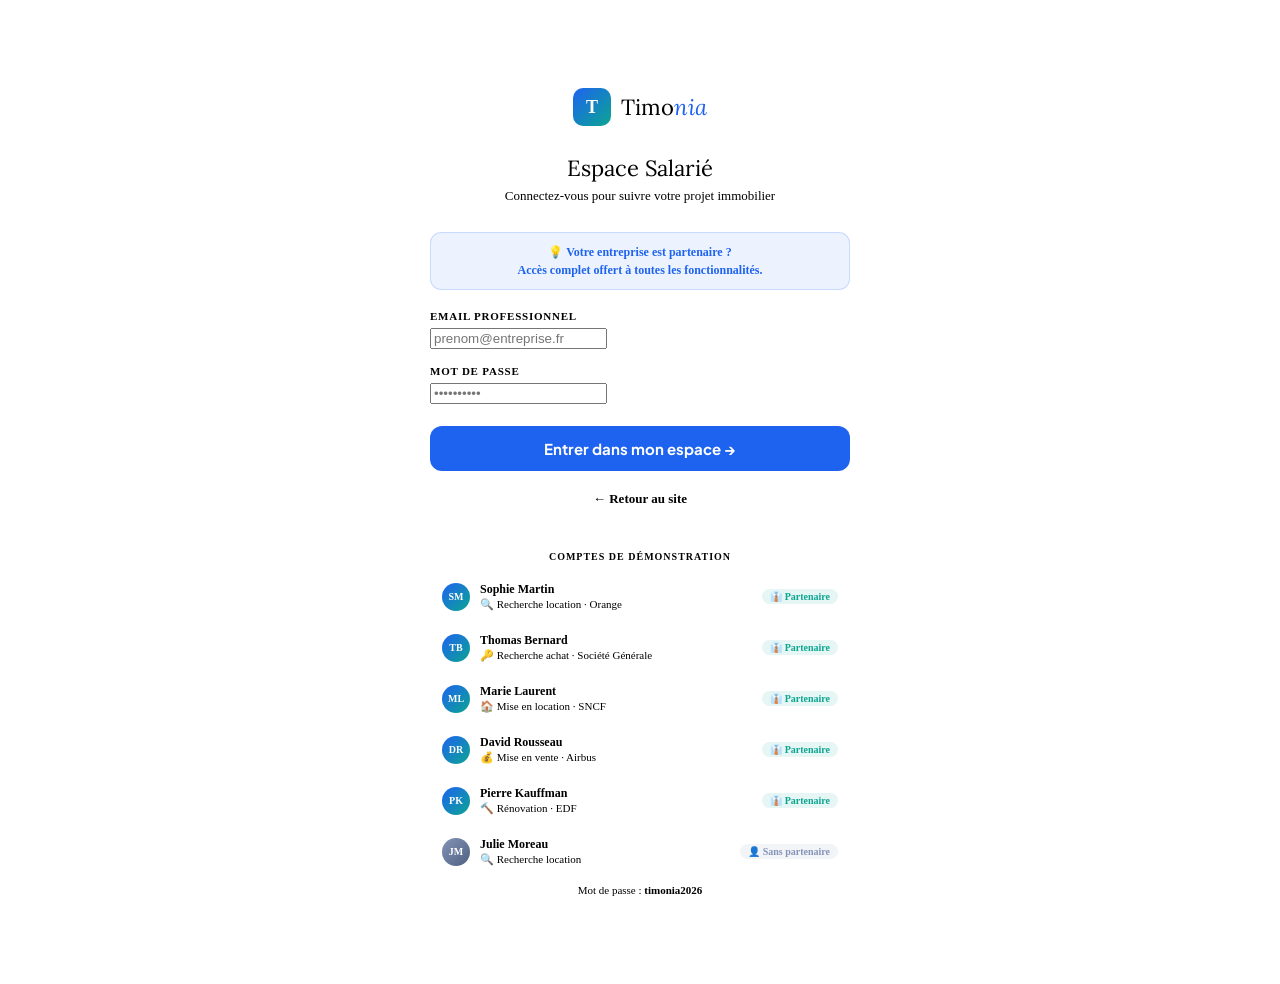
==== commit 4eb9125f: "Update dashboard.html" ====
--- a/dashboard.html
+++ b/dashboard.html
@@ -7,7 +7,7 @@
 <link rel="preconnect" href="https://fonts.googleapis.com">
 <link rel="preconnect" href="https://fonts.gstatic.com" crossorigin>
 <link href="https://fonts.googleapis.com/css2?family=Lora:ital,wght@0,400;0,600;1,400&family=Plus+Jakarta+Sans:wght@400;600;700;800&display=swap" rel="stylesheet">
-<link rel="stylesheet" href="css/Base.css">
+<link rel="stylesheet" href="css/base.css">
 <link rel="stylesheet" href="css/dashboard.css">
 </head>
 <body>
--- a/css/base.css
+++ b/css/base.css
@@ -0,0 +1,472 @@
+/* ─── VARIABLES ──────────────────────────────────────────────────────────── */
+:root {
+  --accent:   #1e63f0;
+  --accent-l: rgba(30,99,240,0.09);
+  --teal:     #0ba592;
+  --teal-l:   rgba(11,165,146,0.09);
+  --gold:     #c47a00;
+  --gold-l:   rgba(196,122,0,0.09);
+  --green:    #16a34a;
+  --green-l:  rgba(22,163,74,0.09);
+  --purple:   #7c3aed;
+  --purple-l: rgba(124,58,237,0.09);
+  --red:      #e02424;
+
+  /* Light theme */
+  --bg:      #f7f8fc;
+  --surf:    #ffffff;
+  --surf2:   #f0f3fb;
+  --surf3:   #e6eaf7;
+  --border:  rgba(15,30,80,0.07);
+  --text:    #0d1829;
+  --muted:   #8494b8;
+  --shadow:  rgba(0,0,0,0.07);
+}
+
+body.dark {
+  --bg:      #08111e;
+  --surf:    #101826;
+  --surf2:   #19243a;
+  --surf3:   #212d45;
+  --border:  rgba(255,255,255,0.06);
+  --text:    #dde4f8;
+  --muted:   #4e6080;
+  --shadow:  rgba(0,0,0,0.3);
+}
+
+/* ─── RESET ──────────────────────────────────────────────────────────────── */
+*, *::before, *::after { box-sizing: border-box; margin: 0; padding: 0; }
+html { scroll-behavior: smooth; }
+body {
+  font-family: 'Plus Jakarta Sans', sans-serif;
+  background: var(--bg);
+  color: var(--text);
+  transition: background 0.35s, color 0.35s;
+  line-height: 1.6;
+}
+a { text-decoration: none; color: inherit; }
+button { font-family: inherit; cursor: pointer; }
+img { max-width: 100%; }
+::-webkit-scrollbar { width: 5px; }
+::-webkit-scrollbar-thumb { background: var(--surf3); border-radius: 3px; }
+
+/* ─── TYPOGRAPHY ─────────────────────────────────────────────────────────── */
+.lora { font-family: 'Lora', serif; }
+h1, h2, h3 { font-family: 'Lora', serif; line-height: 1.15; }
+h1 { font-size: clamp(32px, 5vw, 58px); font-weight: 600; }
+h2 { font-size: clamp(24px, 3.5vw, 38px); font-weight: 600; }
+h3 { font-size: 16px; font-weight: 700; font-family: 'Plus Jakarta Sans', sans-serif; }
+
+.text-accent  { color: var(--accent); }
+.text-teal    { color: var(--teal); }
+.text-gold    { color: var(--gold); }
+.text-green   { color: var(--green); }
+.text-purple  { color: var(--purple); }
+.text-muted   { color: var(--muted); }
+.text-center  { text-align: center; }
+
+.gradient-text {
+  background: linear-gradient(135deg, var(--accent) 0%, var(--teal) 100%);
+  -webkit-background-clip: text;
+  -webkit-text-fill-color: transparent;
+  background-clip: text;
+}
+
+/* ─── LAYOUT ─────────────────────────────────────────────────────────────── */
+.container {
+  max-width: 1160px;
+  margin: 0 auto;
+  padding: 0 24px;
+}
+.section { padding: 72px 0; }
+.section-tinted { background: var(--surf2); }
+
+/* ─── CARD ───────────────────────────────────────────────────────────────── */
+.card {
+  background: var(--surf);
+  border: 1px solid var(--border);
+  border-radius: 18px;
+  transition: box-shadow 0.22s, transform 0.22s;
+}
+.card-lift:hover {
+  transform: translateY(-3px);
+  box-shadow: 0 14px 40px var(--shadow);
+}
+
+/* ─── BUTTONS ────────────────────────────────────────────────────────────── */
+.btn {
+  display: inline-flex;
+  align-items: center;
+  justify-content: center;
+  gap: 6px;
+  border: none;
+  border-radius: 12px;
+  font-weight: 700;
+  font-size: 14px;
+  padding: 11px 22px;
+  cursor: pointer;
+  transition: all 0.18s;
+  letter-spacing: -0.01em;
+  white-space: nowrap;
+}
+.btn-sm  { padding: 8px 16px; font-size: 13px; border-radius: 10px; }
+.btn-lg  { padding: 14px 30px; font-size: 15px; }
+.w-full  { width: 100%; justify-content: center; }
+
+.btn-primary {
+  background: var(--accent);
+  color: #fff;
+}
+.btn-primary:hover {
+  filter: brightness(1.1);
+  transform: translateY(-1px);
+  box-shadow: 0 8px 24px rgba(30,99,240,0.4);
+}
+
+.btn-teal {
+  background: var(--teal);
+  color: #fff;
+}
+.btn-teal:hover {
+  filter: brightness(1.08);
+  transform: translateY(-1px);
+  box-shadow: 0 8px 24px rgba(11,165,146,0.4);
+}
+
+.btn-outline {
+  background: transparent;
+  color: var(--text);
+  border: 1.5px solid var(--border);
+}
+.btn-outline:hover {
+  background: var(--surf2);
+  border-color: var(--muted);
+}
+
+.btn-ghost {
+  background: transparent;
+  color: var(--muted);
+  border: none;
+  font-size: 13px;
+  font-weight: 600;
+  padding: 6px 10px;
+  border-radius: 8px;
+}
+.btn-ghost:hover { background: var(--surf2); color: var(--text); }
+
+/* ─── NAVBAR ─────────────────────────────────────────────────────────────── */
+.navbar {
+  position: sticky;
+  top: 0;
+  z-index: 100;
+  background: rgba(var(--bg-rgb, 247,248,252), 0.88);
+  backdrop-filter: blur(22px);
+  border-bottom: 1px solid var(--border);
+  transition: background 0.35s;
+}
+body.dark .navbar { background: rgba(8,17,30,0.9); }
+body.light .navbar { background: rgba(247,248,252,0.9); }
+
+.nav-inner {
+  max-width: 1160px;
+  margin: 0 auto;
+  padding: 0 24px;
+  height: 60px;
+  display: flex;
+  align-items: center;
+  gap: 16px;
+}
+
+.logo {
+  display: flex;
+  align-items: center;
+  gap: 9px;
+  flex-shrink: 0;
+}
+.logo-mark {
+  width: 32px;
+  height: 32px;
+  border-radius: 9px;
+  background: linear-gradient(135deg, var(--accent), var(--teal));
+  display: flex;
+  align-items: center;
+  justify-content: center;
+  color: #fff;
+  font-size: 16px;
+  font-weight: 800;
+  overflow: hidden;
+}
+.logo-mark img { width: 100%; height: 100%; object-fit: cover; }
+.logo-text {
+  font-family: 'Lora', serif;
+  font-size: 19px;
+  color: var(--text);
+}
+
+.nav-links {
+  display: flex;
+  align-items: center;
+  gap: 2px;
+  flex: 1;
+  justify-content: center;
+}
+.nav-link {
+  background: transparent;
+  border: none;
+  padding: 8px 14px;
+  border-radius: 10px;
+  font-weight: 600;
+  font-size: 13px;
+  color: var(--muted);
+  cursor: pointer;
+  transition: all 0.18s;
+  text-decoration: none;
+  white-space: nowrap;
+}
+.nav-link:hover, .nav-link.active { color: var(--accent); background: var(--accent-l); }
+
+.nav-right { display: flex; align-items: center; gap: 10px; flex-shrink: 0; }
+
+.btn-theme {
+  background: var(--surf2);
+  border: 1px solid var(--border);
+  border-radius: 9px;
+  padding: 6px 10px;
+  font-size: 15px;
+  cursor: pointer;
+  transition: all 0.2s;
+}
+.btn-theme:hover { background: var(--surf3); }
+
+.nav-burger { display: none; background: none; border: none; font-size: 22px; color: var(--text); cursor: pointer; }
+
+.nav-mobile {
+  display: none;
+  flex-direction: column;
+  border-top: 1px solid var(--border);
+  padding: 8px 16px 12px;
+}
+.nav-mobile.open { display: flex; }
+.nav-mobile-link {
+  padding: 10px 8px;
+  font-weight: 600;
+  font-size: 14px;
+  color: var(--text);
+  border-bottom: 1px solid var(--border);
+  text-decoration: none;
+}
+.nav-mobile-link:last-child { border: none; }
+
+@media (max-width: 768px) {
+  .nav-links, .nav-right { display: none; }
+  .nav-burger { display: block; margin-left: auto; }
+}
+
+/* ─── SECTION HEADER ─────────────────────────────────────────────────────── */
+.section-header { text-align: center; margin-bottom: 48px; }
+.section-label {
+  font-size: 11px;
+  font-weight: 800;
+  text-transform: uppercase;
+  letter-spacing: 0.09em;
+  margin-bottom: 10px;
+}
+.section-title { color: var(--text); margin-bottom: 8px; }
+.section-sub { color: var(--muted); font-size: 15px; }
+
+/* ─── GRIDS ──────────────────────────────────────────────────────────────── */
+.grid-2 { display: grid; grid-template-columns: 1fr 1fr; gap: 20px; }
+.grid-3 { display: grid; grid-template-columns: repeat(3, 1fr); gap: 20px; }
+.grid-4 { display: grid; grid-template-columns: repeat(4, 1fr); gap: 16px; }
+
+@media (max-width: 1024px) { .grid-4 { grid-template-columns: repeat(2, 1fr); } }
+@media (max-width: 768px)  { .grid-3, .grid-2 { grid-template-columns: 1fr; } }
+@media (max-width: 640px)  { .grid-4 { grid-template-columns: 1fr; } }
+
+/* ─── BADGES & TAGS ──────────────────────────────────────────────────────── */
+.badge {
+  display: inline-flex;
+  align-items: center;
+  padding: 3px 10px;
+  border-radius: 100px;
+  font-size: 11px;
+  font-weight: 800;
+  letter-spacing: 0.02em;
+}
+.badge-green { background: var(--green-l); color: var(--green); border: 1px solid rgba(22,163,74,0.2); }
+.badge-teal  { background: var(--teal-l);  color: var(--teal);  border: 1px solid rgba(11,165,146,0.2); }
+.badge-gold  { background: var(--gold-l);  color: var(--gold);  border: 1px solid rgba(196,122,0,0.2); }
+.badge-accent{ background: var(--accent-l);color: var(--accent);border: 1px solid rgba(30,99,240,0.2); }
+
+.tag {
+  display: inline-flex;
+  align-items: center;
+  padding: 3px 9px;
+  border-radius: 100px;
+  font-size: 11px;
+  font-weight: 700;
+}
+.tag-accent { background: var(--accent-l); color: var(--accent); }
+.tag-teal   { background: var(--teal-l);   color: var(--teal); }
+.tag-gold   { background: var(--gold-l);   color: var(--gold); }
+.tag-purple { background: var(--purple-l); color: var(--purple); }
+.tag { background: var(--surf2); color: var(--muted); }
+
+/* ─── ICON BACKGROUNDS ───────────────────────────────────────────────────── */
+.accent-bg { background: var(--accent-l); }
+.teal-bg   { background: var(--teal-l); }
+.gold-bg   { background: var(--gold-l); }
+.purple-bg { background: var(--purple-l); }
+
+/* ─── PROGRESS BAR ───────────────────────────────────────────────────────── */
+.progress-bar {
+  height: 6px;
+  background: var(--surf3);
+  border-radius: 100px;
+  overflow: hidden;
+}
+.progress-fill {
+  height: 100%;
+  background: linear-gradient(90deg, var(--accent), var(--teal));
+  border-radius: 100px;
+  transition: width 0.6s cubic-bezier(.22,1,.36,1);
+}
+
+/* ─── FORMS ──────────────────────────────────────────────────────────────── */
+input, textarea, select {
+  background: var(--surf2);
+  border: 1.5px solid var(--border);
+  border-radius: 11px;
+  padding: 11px 14px;
+  font-size: 14px;
+  color: var(--text);
+  width: 100%;
+  outline: none;
+  transition: border 0.2s;
+  font-family: inherit;
+}
+input:focus, textarea:focus, select:focus {
+  border-color: var(--accent);
+  box-shadow: 0 0 0 3px rgba(30,99,240,0.12);
+}
+select { appearance: none; cursor: pointer; }
+label {
+  display: block;
+  font-size: 11px;
+  font-weight: 800;
+  color: var(--muted);
+  margin-bottom: 5px;
+  text-transform: uppercase;
+  letter-spacing: 0.07em;
+}
+textarea { resize: vertical; }
+
+/* ─── MODAL ──────────────────────────────────────────────────────────────── */
+.modal-bg {
+  position: fixed;
+  inset: 0;
+  background: rgba(0,0,0,0.55);
+  backdrop-filter: blur(10px);
+  z-index: 300;
+  display: flex;
+  align-items: center;
+  justify-content: center;
+  animation: fadeIn 0.2s;
+}
+.modal-bg[hidden] { display: none; }
+
+.modal-box {
+  background: var(--surf);
+  border-radius: 22px;
+  padding: 32px;
+  width: 92%;
+  max-width: 500px;
+  border: 1px solid var(--border);
+  animation: modalUp 0.28s cubic-bezier(.22,1,.36,1);
+  max-height: 90vh;
+  overflow-y: auto;
+}
+
+.modal-header {
+  display: flex;
+  justify-content: space-between;
+  align-items: flex-start;
+  margin-bottom: 20px;
+  gap: 12px;
+}
+.modal-title { font-size: 20px; color: var(--text); margin-bottom: 4px; }
+.modal-sub   { font-size: 13px; color: var(--muted); }
+.modal-tag   { display: inline-block; padding: 3px 10px; border-radius: 7px; font-size: 11px; font-weight: 800; text-transform: uppercase; letter-spacing: 0.06em; margin-bottom: 8px; }
+
+.modal-close {
+  background: var(--surf2);
+  border: none;
+  border-radius: 8px;
+  padding: 6px 10px;
+  font-size: 16px;
+  color: var(--muted);
+  cursor: pointer;
+  flex-shrink: 0;
+  transition: all 0.15s;
+}
+.modal-close:hover { background: var(--surf3); color: var(--text); }
+
+.modal-notice {
+  background: var(--accent-l);
+  border: 1px solid rgba(30,99,240,0.2);
+  border-radius: 11px;
+  padding: 10px 14px;
+  font-size: 13px;
+  color: var(--accent);
+  font-weight: 600;
+  margin-bottom: 20px;
+}
+
+.modal-form { display: flex; flex-direction: column; gap: 16px; }
+.form-row { display: grid; grid-template-columns: 1fr 1fr; gap: 12px; }
+.form-group { display: flex; flex-direction: column; }
+.form-note { text-align: center; font-size: 11px; color: var(--muted); margin-top: -8px; }
+
+@media (max-width: 520px) { .form-row { grid-template-columns: 1fr; } }
+
+.form-success {
+  text-align: center;
+  padding: 20px 0;
+}
+.success-icon { font-size: 52px; margin-bottom: 12px; }
+.form-success h3 { font-size: 22px; color: var(--text); margin-bottom: 8px; }
+.form-success p  { color: var(--muted); font-size: 14px; }
+
+/* ─── FOOTER ─────────────────────────────────────────────────────────────── */
+.footer {
+  border-top: 1px solid var(--border);
+  padding: 28px 0;
+  margin-top: 40px;
+}
+.footer-links {
+  display: flex;
+  justify-content: center;
+  gap: 20px;
+  flex-wrap: wrap;
+  margin-bottom: 12px;
+}
+.footer-links a {
+  font-size: 13px;
+  color: var(--muted);
+  font-weight: 600;
+  transition: color 0.18s;
+}
+.footer-links a:hover { color: var(--text); }
+.footer-copy { text-align: center; font-size: 12px; color: var(--muted); }
+
+/* ─── ANIMATIONS ─────────────────────────────────────────────────────────── */
+@keyframes fadeIn  { from { opacity: 0; } to { opacity: 1; } }
+@keyframes modalUp { from { transform: translateY(36px); opacity: 0; } to { transform: translateY(0); opacity: 1; } }
+@keyframes slideIn { from { opacity: 0; transform: translateY(14px); } to { opacity: 1; transform: translateY(0); } }
+@keyframes pulse   { 0%,100%{box-shadow:0 0 0 0 rgba(30,99,240,0.4)} 50%{box-shadow:0 0 0 8px rgba(30,99,240,0)} }
+
+.anim-in { animation: slideIn 0.32s cubic-bezier(.22,1,.36,1); }
+
+/* ─── UTILS ──────────────────────────────────────────────────────────────── */
+.link-accent { color: var(--accent); font-weight: 700; text-decoration: underline; }
+.link-accent:hover { opacity: 0.8; }
--- a/css/dashboard.css
+++ b/css/dashboard.css
@@ -1,418 +1,621 @@
-/* ─── VIEWS ──────────────────────────────────────────────────────────────── */
-.view { display: none; }
-.view.active { display: block; animation: slideIn 0.3s cubic-bezier(.22,1,.36,1); }
-
-/* ─── USER PILL ──────────────────────────────────────────────────────────── */
-.user-pill { display: flex; align-items: center; gap: 9px; }
-.user-avatar {
-  width: 34px; height: 34px;
-  border-radius: 50%;
+/* ─── dashboard.css — Timonia Dashboard ─────────────────────────────────────
+   Extends Base.css — requires Plus Jakarta Sans + Lora + Base.css
+   ─────────────────────────────────────────────────────────────────────────── */
+
+/* ─── APP SHELL ─────────────────────────────────────────────────────────── */
+.app-shell { display: flex; min-height: calc(100vh - 60px); }
+
+/* ─── NAVBAR ────────────────────────────────────────────────────────────── */
+.navbar {
+  position: sticky; top: 0; z-index: 100;
+  background: rgba(247,248,252,0.94);
+  backdrop-filter: blur(22px);
+  border-bottom: 1px solid var(--border);
+  transition: background 0.35s;
+}
+body.dark .navbar { background: rgba(8,17,30,0.94); }
+.nav-inner {
+  padding: 0 24px; height: 60px;
+  display: flex; align-items: center; gap: 14px;
+}
+.logo { display: flex; align-items: center; gap: 9px; text-decoration: none; }
+.logo-mark {
+  width: 32px; height: 32px; border-radius: 9px;
   background: linear-gradient(135deg, var(--accent), var(--teal));
   display: flex; align-items: center; justify-content: center;
-  color: #fff; font-weight: 800; font-size: 12px;
-  flex-shrink: 0;
-}
-.user-name { font-size: 13px; font-weight: 700; display: block; line-height: 1.2; }
-.user-role { font-size: 11px; color: var(--teal); font-weight: 600; }
-
-/* ─── GREETING ───────────────────────────────────────────────────────────── */
-.greeting { margin-bottom: 24px; }
-.greeting-title { font-size: 34px; }
-.greeting-title em { font-style: italic; }
-.greeting-sub { color: var(--muted); font-size: 14px; margin-top: 4px; }
-
-/* ─── VEOLIA BANNER ──────────────────────────────────────────────────────── */
-.veolia-banner {
-  display: flex;
-  align-items: center;
-  gap: 14px;
-  border-radius: 16px;
-  padding: 16px 20px;
-  margin-bottom: 32px;
-  border: 1px solid rgba(30,99,240,0.2);
-}
-body.light .veolia-banner { background: linear-gradient(90deg, #eef4ff, #f0fafa); }
-body.dark  .veolia-banner { background: linear-gradient(90deg, #0a1628, #0d1f3c); }
-
-.banner-icon  { font-size: 22px; flex-shrink: 0; }
-.banner-body  { flex: 1; }
-.banner-title { font-weight: 800; font-size: 13px; color: var(--accent); }
-.banner-sub   { font-size: 12px; color: var(--muted); margin-top: 2px; }
-
-/* ─── PROJECTS GRID ──────────────────────────────────────────────────────── */
-.projects-grid {
-  display: grid;
-  grid-template-columns: repeat(auto-fit, minmax(260px, 1fr));
-  gap: 18px;
-}
-
-.project-card {
-  padding: 26px;
-  cursor: pointer;
-}
-.project-card-top {
-  display: flex;
-  justify-content: space-between;
-  align-items: flex-start;
-  margin-bottom: 18px;
-}
-.project-icon-wrap {
-  width: 46px; height: 46px;
-  border-radius: 14px;
+  color: #fff; font-size: 15px; font-weight: 800;
+}
+.logo-text { font-family: 'Lora', serif; font-size: 19px; color: var(--text); }
+.logo-text span { color: var(--accent); font-style: italic; }
+
+.nav-user {
+  display: flex; align-items: center; gap: 8px;
+  margin-left: auto;
+}
+.nav-avatar {
+  width: 32px; height: 32px; border-radius: 50%;
+  background: linear-gradient(135deg, var(--accent), var(--teal));
   display: flex; align-items: center; justify-content: center;
-  font-size: 22px;
-  flex-shrink: 0;
-}
-.project-card h3 { font-size: 16px; margin-bottom: 4px; }
-.project-card .project-sub { color: var(--muted); font-size: 12px; line-height: 1.5; margin-bottom: 12px; }
-.project-active-step {
-  border-radius: 10px;
-  padding: 8px 12px;
-  margin-bottom: 14px;
-  display: flex;
-  align-items: center;
-  gap: 8px;
+  color: #fff; font-size: 11px; font-weight: 800;
+}
+.nav-user-info { line-height: 1.2; }
+.nav-user-name { font-size: 13px; font-weight: 700; color: var(--text); }
+.nav-user-company { font-size: 11px; color: var(--muted); }
+.nav-partner-badge {
+  display: inline-flex; align-items: center; gap: 4px;
+  padding: 3px 9px; border-radius: 100px;
+  font-size: 10px; font-weight: 800;
+  background: var(--teal-l); color: var(--teal);
+  border: 1px solid rgba(11,165,146,0.2);
+}
+.nav-right { display: flex; align-items: center; gap: 8px; }
+.btn-theme {
+  background: var(--surf2); border: 1px solid var(--border);
+  border-radius: 9px; padding: 6px 10px; font-size: 15px;
+  cursor: pointer; transition: all 0.2s;
+}
+.btn-theme:hover { background: var(--surf3); }
+.btn-logout {
+  background: transparent; border: 1.5px solid var(--border);
+  border-radius: 9px; padding: 6px 12px; font-size: 12px;
+  font-weight: 700; color: var(--muted); cursor: pointer;
+  transition: all 0.15s; font-family: inherit;
+}
+.btn-logout:hover { color: var(--red); border-color: var(--red); background: rgba(224,36,36,0.06); }
+
+/* ─── SIDEBAR ───────────────────────────────────────────────────────────── */
+.dash-sidebar {
+  width: 260px; flex-shrink: 0; background: var(--surf);
+  border-right: 1px solid var(--border);
+  display: flex; flex-direction: column;
+  position: sticky; top: 60px;
+  height: calc(100vh - 60px); overflow-y: auto;
+}
+.sidebar-section { padding: 16px 16px 8px; border-bottom: 1px solid var(--border); }
+.sidebar-section-label {
+  font-size: 10px; font-weight: 800; text-transform: uppercase;
+  letter-spacing: 0.1em; color: var(--muted); margin-bottom: 4px;
+  display: flex; align-items: center; gap: 6px;
+}
+.sidebar-section-label .partner-dot {
+  width: 6px; height: 6px; border-radius: 50%; background: var(--teal);
+}
+.sidebar-section-label .no-partner-dot {
+  width: 6px; height: 6px; border-radius: 50%; background: var(--muted);
+}
+.project-list { padding: 4px 0; }
+.project-item {
+  display: flex; align-items: flex-start; gap: 10px;
+  padding: 10px 16px; cursor: pointer;
+  border-left: 3px solid transparent;
+  transition: all 0.15s; color: var(--text);
+}
+.project-item:hover { background: var(--surf2); }
+.project-item.active { border-left-color: var(--accent); background: var(--accent-l); }
+.project-item.active .proj-item-name { color: var(--accent); }
+.proj-type-dot { width: 8px; height: 8px; border-radius: 50%; flex-shrink: 0; margin-top: 5px; }
+.proj-item-name { font-size: 13px; font-weight: 600; line-height: 1.3; }
+.proj-item-meta { font-size: 11px; color: var(--muted); margin-top: 2px; }
+.proj-item-status {
+  font-size: 10px; font-weight: 700; padding: 2px 7px;
+  border-radius: 100px; margin-top: 4px; display: inline-block;
+}
+.status-en-cours { background: var(--accent-l); color: var(--accent); }
+.status-termine  { background: var(--green-l);  color: var(--green); }
+
+/* Locked project (no partner) */
+.project-item.locked { opacity: 0.6; }
+.project-item.locked:hover { background: var(--surf2); }
+.lock-icon { font-size: 11px; color: var(--muted); margin-left: auto; flex-shrink: 0; }
+
+/* ─── MAIN ──────────────────────────────────────────────────────────────── */
+.dash-main { flex: 1; min-width: 0; overflow-y: auto; }
+
+/* ─── PROJECT HEADER ────────────────────────────────────────────────────── */
+.proj-header {
+  background: linear-gradient(135deg, #0d1829 0%, #1a2d50 100%);
+  color: #fff; padding: 28px 36px 24px;
+  position: relative; overflow: hidden;
+}
+.proj-header::after {
+  content: ''; position: absolute; top: -60px; right: -60px;
+  width: 220px; height: 220px; border-radius: 50%;
+  background: var(--accent); opacity: 0.07; pointer-events: none;
+}
+.proj-header-badge {
+  display: inline-flex; align-items: center; gap: 6px;
+  padding: 3px 12px; border-radius: 100px;
+  font-size: 11px; font-weight: 800; letter-spacing: 0.06em;
+  text-transform: uppercase;
+  background: rgba(255,255,255,0.1); border: 1px solid rgba(255,255,255,0.18);
+  color: #fff; margin-bottom: 10px;
+}
+.proj-header-title {
+  font-family: 'Lora', serif;
+  font-size: clamp(16px, 2vw, 22px);
+  font-weight: 600; margin-bottom: 10px; line-height: 1.3;
+}
+.proj-header-meta {
+  display: flex; flex-wrap: wrap; gap: 16px;
+  font-size: 12px; opacity: 0.7; margin-bottom: 18px;
+}
+.proj-header-meta span { display: flex; align-items: center; gap: 5px; }
+.proj-progress-row {
+  display: flex; justify-content: space-between;
+  font-size: 11px; opacity: 0.6; margin-bottom: 5px;
+}
+.proj-progress-bar {
+  height: 4px; background: rgba(255,255,255,0.15);
+  border-radius: 100px; overflow: hidden; margin-bottom: 20px;
+}
+.proj-progress-fill {
+  height: 100%;
+  background: linear-gradient(90deg, var(--accent), var(--teal));
+  border-radius: 100px;
+  transition: width 0.6s cubic-bezier(.22,1,.36,1);
+}
+.proj-cta-row { display: flex; gap: 10px; flex-wrap: wrap; }
+.btn-cta {
+  display: inline-flex; align-items: center; gap: 7px;
+  padding: 9px 16px; border-radius: 11px; font-size: 12px;
+  font-weight: 700; border: none; cursor: pointer;
+  transition: all 0.18s; font-family: inherit; white-space: nowrap;
+}
+.btn-cta-primary { background: var(--accent); color: #fff; }
+.btn-cta-primary:hover { filter: brightness(1.12); transform: translateY(-1px); box-shadow: 0 6px 20px rgba(30,99,240,0.4); }
+.btn-cta-teal { background: var(--teal); color: #fff; }
+.btn-cta-teal:hover { filter: brightness(1.08); transform: translateY(-1px); }
+.btn-cta-ghost { background: rgba(255,255,255,0.1); color: #fff; border: 1px solid rgba(255,255,255,0.25); }
+.btn-cta-ghost:hover { background: rgba(255,255,255,0.2); }
+
+/* ─── TABS ──────────────────────────────────────────────────────────────── */
+.dash-tabs {
+  display: flex; gap: 2px; padding: 0 28px;
+  border-bottom: 1px solid var(--border); background: var(--surf);
+  overflow-x: auto;
+}
+.dash-tab {
+  padding: 13px 16px; font-size: 13px; font-weight: 600;
+  cursor: pointer; border: none; background: transparent;
+  color: var(--muted); border-bottom: 2px solid transparent;
+  margin-bottom: -1px; transition: all 0.15s;
+  display: flex; align-items: center; gap: 6px;
+  font-family: inherit; white-space: nowrap;
+}
+.dash-tab:hover { color: var(--text); }
+.dash-tab.active { color: var(--accent); border-bottom-color: var(--accent); }
+.tab-pane { display: none; padding: 24px 28px; }
+.tab-pane.active { display: block; animation: fadeInTab 0.2s ease; }
+@keyframes fadeInTab { from { opacity: 0; transform: translateY(6px); } to { opacity: 1; transform: translateY(0); } }
+
+/* ─── BILAN TAB ─────────────────────────────────────────────────────────── */
+.bilan-wrap { display: flex; flex-direction: column; gap: 20px; }
+
+/* Budget card */
+.budget-card {
+  background: var(--surf); border: 1px solid var(--border);
+  border-radius: 16px; padding: 20px 24px;
+}
+.budget-card-header {
+  display: flex; align-items: center; justify-content: space-between;
+  margin-bottom: 14px; flex-wrap: wrap; gap: 10px;
+}
+.budget-card-title {
+  font-size: 11px; font-weight: 800; text-transform: uppercase;
+  letter-spacing: 0.1em; color: var(--muted);
+}
+.budget-amount-row { display: flex; align-items: center; gap: 10px; }
+.budget-amount {
+  font-family: 'Lora', serif; font-size: 28px; font-weight: 600;
+  color: var(--text);
+}
+.budget-edit-btn {
+  background: var(--surf2); border: 1px solid var(--border);
+  border-radius: 7px; padding: 4px 8px; font-size: 12px;
+  cursor: pointer; color: var(--muted); transition: all 0.15s;
+  font-family: inherit;
+}
+.budget-edit-btn:hover { border-color: var(--accent); color: var(--accent); }
+.budget-edit-input {
+  font-family: 'Lora', serif; font-size: 24px; font-weight: 600;
+  background: var(--surf2); border: 2px solid var(--accent);
+  border-radius: 10px; padding: 4px 12px; color: var(--text);
+  width: 180px; outline: none;
+}
+.budget-progress-label {
+  display: flex; justify-content: space-between;
+  font-size: 12px; color: var(--muted); margin-bottom: 6px;
+}
+.budget-progress-bar {
+  height: 8px; background: var(--surf3); border-radius: 100px; overflow: hidden;
+}
+.budget-progress-fill {
+  height: 100%; border-radius: 100px;
+  transition: width 0.6s cubic-bezier(.22,1,.36,1);
+}
+.budget-progress-fill.green  { background: linear-gradient(90deg, var(--teal), var(--green)); }
+.budget-progress-fill.orange { background: linear-gradient(90deg, #f59e0b, #f97316); }
+.budget-progress-fill.red    { background: linear-gradient(90deg, var(--red), #f97316); }
+.budget-restant {
+  display: flex; align-items: center; justify-content: space-between;
+  margin-top: 10px; padding-top: 10px; border-top: 1px solid var(--border);
+}
+.budget-restant-label { font-size: 12px; font-weight: 700; color: var(--muted); }
+.budget-restant-value { font-family: 'Lora', serif; font-size: 20px; font-weight: 600; }
+
+/* Synthèse financière */
+.synthese-card {
+  background: var(--surf); border: 1px solid var(--border);
+  border-radius: 16px; overflow: hidden;
+}
+.synthese-row {
+  display: flex; align-items: center; justify-content: space-between;
+  padding: 16px 24px; border-bottom: 1px solid var(--border);
+  gap: 12px;
+}
+.synthese-row:last-child { border-bottom: none; }
+.synthese-row.total {
   background: var(--surf2);
-}
-.project-active-step p { font-size: 12px; font-weight: 700; }
-.project-progress-meta {
-  display: flex;
-  justify-content: space-between;
-  margin-top: 8px;
-}
-.project-progress-meta span { font-size: 11px; color: var(--muted); }
-.project-progress-meta .proj-link { font-weight: 700; }
-
-/* ─── BACK BUTTON ────────────────────────────────────────────────────────── */
-.btn-back {
-  background: var(--surf2);
-  border: 1px solid var(--border);
-  border-radius: 10px;
-  padding: 8px 16px;
-  font-size: 13px;
-  font-weight: 700;
-  color: var(--muted);
-  cursor: pointer;
-  transition: all 0.18s;
-  margin-bottom: 20px;
-  font-family: inherit;
-}
-.btn-back:hover { background: var(--surf3); color: var(--text); }
-
-/* ─── PROJET HEADER ──────────────────────────────────────────────────────── */
-.projet-header {
-  display: flex;
-  align-items: flex-start;
-  justify-content: space-between;
-  gap: 16px;
-  flex-wrap: wrap;
-  margin-bottom: 28px;
-}
-.projet-header-left { display: flex; align-items: center; gap: 14px; }
-.projet-big-icon {
-  width: 52px; height: 52px;
-  border-radius: 16px;
+  border-top: 2px solid var(--border);
+}
+.synthese-label { font-size: 13px; font-weight: 600; color: var(--text); }
+.synthese-sub { font-size: 11px; color: var(--muted); margin-top: 2px; }
+.synthese-value {
+  font-family: 'Lora', serif; font-size: 20px; font-weight: 600;
+  text-align: right; white-space: nowrap;
+}
+.synthese-value.cost    { color: var(--red); }
+.synthese-value.saving  { color: var(--green); }
+.synthese-value.benefit { color: var(--teal); }
+.synthese-value.neutral { color: var(--text); }
+
+/* Services obtenus */
+.services-row {
+  display: flex; align-items: center; justify-content: space-between;
+  padding: 14px 24px; border-bottom: 1px solid var(--border);
+  gap: 12px; cursor: pointer; transition: background 0.15s;
+}
+.services-row:hover { background: var(--surf2); }
+.services-count {
+  display: inline-flex; align-items: center; justify-content: center;
+  width: 24px; height: 24px; border-radius: 50%;
+  background: var(--teal-l); color: var(--teal);
+  font-size: 12px; font-weight: 800;
+}
+
+/* Équivalent concret */
+.equiv-card {
+  background: linear-gradient(135deg, rgba(30,99,240,0.06), rgba(11,165,146,0.06));
+  border: 1px solid var(--border); border-radius: 16px;
+  padding: 20px 24px; text-align: center;
+}
+.equiv-trophy { font-size: 2.5rem; margin-bottom: 8px; }
+.equiv-title { font-family: 'Lora', serif; font-size: 18px; color: var(--text); margin-bottom: 6px; }
+.equiv-amount { font-family: 'Lora', serif; font-size: 32px; font-weight: 600; color: var(--teal); margin-bottom: 4px; }
+.equiv-sub { font-size: 13px; color: var(--muted); line-height: 1.5; }
+.equiv-note { font-size: 12px; color: var(--accent); font-weight: 600; margin-top: 10px; font-style: italic; }
+
+/* Détail dépliable */
+.detail-toggle {
+  display: flex; align-items: center; justify-content: center; gap: 8px;
+  padding: 12px; background: var(--surf2); border: 1px solid var(--border);
+  border-radius: 11px; font-size: 13px; font-weight: 700; color: var(--muted);
+  cursor: pointer; transition: all 0.15s; font-family: inherit; width: 100%;
+  margin-top: 4px;
+}
+.detail-toggle:hover { color: var(--accent); border-color: var(--accent); background: var(--accent-l); }
+
+.detail-panel {
+  background: var(--surf); border: 1px solid var(--border);
+  border-radius: 16px; overflow: hidden; display: none;
+}
+.detail-panel.open { display: block; animation: fadeInTab 0.2s ease; }
+.detail-section { padding: 16px 24px; border-bottom: 1px solid var(--border); }
+.detail-section:last-child { border-bottom: none; }
+.detail-section-title {
+  font-size: 10px; font-weight: 800; text-transform: uppercase;
+  letter-spacing: 0.1em; color: var(--muted); margin-bottom: 12px;
+}
+.detail-line {
+  display: flex; justify-content: space-between; align-items: flex-start;
+  font-size: 13px; padding: 5px 0; gap: 12px;
+}
+.detail-line-name { color: var(--text); }
+.detail-line-name .detail-sub { font-size: 11px; color: var(--muted); }
+.detail-line-amount { font-weight: 700; white-space: nowrap; flex-shrink: 0; }
+.detail-line-amount.cost    { color: var(--red); }
+.detail-line-amount.saving  { color: var(--green); }
+.detail-line-amount.benefit { color: var(--teal); }
+.detail-total-line {
+  display: flex; justify-content: space-between; align-items: center;
+  padding: 10px 0 0; margin-top: 6px; border-top: 1px solid var(--border);
+  font-weight: 800; font-size: 13px;
+}
+.detail-service-item {
+  display: flex; align-items: flex-start; gap: 10px;
+  padding: 8px 0; border-bottom: 1px solid var(--border);
+}
+.detail-service-item:last-child { border-bottom: none; }
+.detail-service-icon { font-size: 1.2rem; flex-shrink: 0; }
+.detail-service-name { font-size: 13px; font-weight: 600; color: var(--text); }
+.detail-service-desc { font-size: 11px; color: var(--muted); margin-top: 2px; line-height: 1.4; }
+
+/* ─── MISSIONS TAB ──────────────────────────────────────────────────────── */
+.missions-toolbar {
+  display: flex; align-items: center; justify-content: space-between;
+  margin-bottom: 20px; gap: 12px; flex-wrap: wrap;
+}
+.missions-count { font-size: 13px; color: var(--muted); font-weight: 600; }
+.view-toggle {
+  display: flex; background: var(--surf2); border-radius: 10px;
+  padding: 3px; gap: 2px; border: 1px solid var(--border);
+}
+.view-btn {
+  padding: 6px 14px; border-radius: 8px; border: none;
+  background: transparent; font-size: 12px; font-weight: 700;
+  cursor: pointer; color: var(--muted); transition: all 0.15s;
+  display: flex; align-items: center; gap: 5px; font-family: inherit;
+}
+.view-btn.active { background: var(--surf); color: var(--accent); box-shadow: 0 1px 4px var(--shadow); }
+
+/* Mission table */
+.mission-table { width: 100%; border-collapse: collapse; }
+.mission-table th {
+  font-size: 10px; font-weight: 800; text-transform: uppercase;
+  letter-spacing: 0.1em; color: var(--muted);
+  padding: 10px 12px; text-align: left;
+  border-bottom: 1px solid var(--border); background: var(--surf2);
+}
+.mission-row { border-bottom: 1px solid var(--border); transition: background 0.12s; }
+.mission-row:hover { background: var(--surf2); }
+.mission-row.done { opacity: 0.5; }
+.mission-row.done .mission-name { text-decoration: line-through; color: var(--muted); }
+.mission-row td { padding: 11px 12px; font-size: 12px; vertical-align: middle; }
+
+/* Type badges */
+.type-badge {
+  display: inline-flex; align-items: center; gap: 3px;
+  padding: 2px 8px; border-radius: 100px; font-size: 10px; font-weight: 800;
+  white-space: nowrap;
+}
+.type-mission    { background: var(--surf3); color: var(--muted); }
+.type-aide       { background: var(--gold-l); color: var(--gold); border: 1px solid rgba(196,122,0,0.2); }
+.type-subvention { background: var(--green-l); color: var(--green); border: 1px solid rgba(22,163,74,0.2); }
+
+/* Task check */
+.task-check {
+  width: 20px; height: 20px; border: 2px solid var(--border); border-radius: 6px;
+  cursor: pointer; display: flex; align-items: center; justify-content: center;
+  transition: all 0.15s; font-size: 11px; color: #fff; flex-shrink: 0;
+}
+.task-check:hover { border-color: var(--teal); }
+.task-check.checked { background: var(--teal); border-color: var(--teal); }
+
+/* Delegation */
+.deleg-select {
+  background: var(--surf2); border: 1.5px solid var(--border);
+  border-radius: 8px; padding: 5px 8px; font-size: 11px; font-weight: 600;
+  color: var(--text); cursor: pointer; font-family: inherit;
+  outline: none; transition: border 0.15s; width: auto;
+}
+.deleg-select:focus { border-color: var(--accent); }
+.deleg-input {
+  background: var(--surf2); border: 1.5px solid var(--border);
+  border-radius: 8px; padding: 5px 8px; font-size: 11px;
+  color: var(--text); font-family: inherit; width: 110px; outline: none;
+}
+.deleg-input:focus { border-color: var(--accent); }
+.deleg-input.hidden { display: none; }
+
+/* Price */
+.price-input {
+  background: var(--surf2); border: 1.5px solid var(--border);
+  border-radius: 8px; padding: 5px 8px; font-size: 11px;
+  font-weight: 700; color: var(--text); font-family: inherit;
+  width: 80px; outline: none; transition: border 0.15s;
+  text-align: right;
+}
+.price-input:focus { border-color: var(--accent); }
+.price-input.estimated { border-style: dashed; }
+.price-input.validated { border-color: var(--green); border-style: solid; }
+.price-cost   { color: var(--red); }
+.price-saving { color: var(--green); }
+.price-benefit{ color: var(--teal); }
+
+/* Date input */
+.date-input {
+  background: var(--surf2); border: 1.5px solid var(--border);
+  border-radius: 8px; padding: 5px 8px; font-size: 11px;
+  color: var(--text); font-family: inherit; outline: none;
+  width: 130px; transition: border 0.15s;
+}
+.date-input:focus { border-color: var(--accent); }
+
+.btn-row-delete {
+  background: none; border: none; color: var(--muted);
+  cursor: pointer; padding: 4px 6px; border-radius: 6px;
+  font-size: 12px; transition: all 0.15s;
+}
+.btn-row-delete:hover { color: var(--red); background: rgba(224,36,36,0.08); }
+
+.btn-add-mission {
+  display: flex; align-items: center; gap: 8px; padding: 11px 18px;
+  background: transparent; border: 1.5px dashed var(--border); border-radius: 11px;
+  color: var(--muted); font-size: 13px; font-weight: 600; cursor: pointer;
+  margin-top: 14px; transition: all 0.15s; font-family: inherit;
+  width: 100%; justify-content: center;
+}
+.btn-add-mission:hover { border-color: var(--accent); color: var(--accent); background: var(--accent-l); }
+
+/* ─── TIMELINE ──────────────────────────────────────────────────────────── */
+.timeline-wrap { display: none; }
+.timeline-wrap.active { display: block; }
+.timeline-month { margin-bottom: 24px; }
+.timeline-month-label {
+  font-family: 'Lora', serif; font-size: 14px; color: var(--muted);
+  margin-bottom: 12px; padding-bottom: 8px;
+  border-bottom: 1px solid var(--border); text-transform: capitalize;
+}
+.timeline-item { display: flex; gap: 14px; margin-bottom: 10px; align-items: flex-start; }
+.tl-dot-col { display: flex; flex-direction: column; align-items: center; padding-top: 5px; width: 12px; flex-shrink: 0; }
+.tl-dot { width: 10px; height: 10px; border-radius: 50%; flex-shrink: 0; }
+.tl-line { width: 1px; background: var(--border); flex: 1; min-height: 20px; }
+.tl-card {
+  flex: 1; background: var(--surf); border: 1px solid var(--border);
+  border-radius: 12px; padding: 11px 14px; font-size: 12px; transition: box-shadow 0.15s;
+}
+.tl-card:hover { box-shadow: 0 4px 16px var(--shadow); }
+.tl-card-title { font-weight: 600; margin-bottom: 4px; }
+.tl-card-meta { color: var(--muted); font-size: 11px; display: flex; gap: 12px; flex-wrap: wrap; }
+
+/* ─── PRESTATAIRES TAB ──────────────────────────────────────────────────── */
+.prest-grid { display: grid; grid-template-columns: repeat(auto-fill, minmax(280px, 1fr)); gap: 16px; }
+.prest-card {
+  background: var(--surf); border: 1px solid var(--border);
+  border-radius: 14px; padding: 18px; transition: all 0.18s;
+}
+.prest-card:hover { box-shadow: 0 6px 24px var(--shadow); transform: translateY(-2px); }
+.prest-card-header { display: flex; align-items: flex-start; gap: 12px; margin-bottom: 12px; }
+.prest-avatar {
+  width: 40px; height: 40px; border-radius: 10px;
   display: flex; align-items: center; justify-content: center;
-  font-size: 26px;
-  flex-shrink: 0;
-}
-.projet-title { font-size: 24px; font-weight: 800; color: var(--text); margin-bottom: 3px; font-family: inherit; }
-.projet-hero  { font-size: 13px; color: var(--muted); }
-.projet-sub   { font-size: 12px; color: var(--muted); }
-
-/* ─── KPIs ───────────────────────────────────────────────────────────────── */
-.kpis-grid {
-  display: grid;
-  grid-template-columns: repeat(4, 1fr);
-  gap: 14px;
-  margin-bottom: 24px;
-}
-@media (max-width: 768px) { .kpis-grid { grid-template-columns: repeat(2, 1fr); } }
-
-.kpi-big {
-  background: var(--surf);
-  border: 1px solid var(--border);
-  border-radius: 14px;
-  padding: 18px 20px;
-}
-.kpi-big-val   { font-size: 24px; font-weight: 800; margin-bottom: 3px; }
-.kpi-big-label { font-size: 12px; font-weight: 700; color: var(--text); margin-bottom: 2px; }
-.kpi-big-sub   { font-size: 11px; color: var(--muted); }
-
-/* ─── PROGRESS WRAP ──────────────────────────────────────────────────────── */
-.progress-wrap { margin-bottom: 24px; }
-.progress-meta {
-  display: flex;
-  justify-content: space-between;
-  margin-bottom: 6px;
-}
-.progress-label { font-size: 12px; font-weight: 700; color: var(--muted); }
-.progress-pct   { font-size: 12px; font-weight: 800; }
-
-/* ─── DETAIL TABS ────────────────────────────────────────────────────────── */
-.detail-tabs {
-  display: flex;
-  gap: 4px;
-  border-bottom: 1px solid var(--border);
-  margin-bottom: 28px;
-}
-.detail-tab {
-  background: transparent;
-  border: none;
-  padding: 10px 16px 12px;
-  border-radius: 10px 10px 0 0;
-  font-size: 13px;
-  font-weight: 700;
-  color: var(--muted);
-  cursor: pointer;
-  transition: all 0.18s;
-  font-family: inherit;
-}
-.detail-tab:hover { color: var(--text); background: var(--surf2); }
-.detail-tab.active { color: var(--accent); background: var(--accent-l); }
-
-.tab-content { display: none; }
-.tab-content.active { display: block; animation: slideIn 0.25s; }
-
-/* ─── CHECKLIST ──────────────────────────────────────────────────────────── */
-.checklist-legend {
-  display: flex;
-  gap: 8px;
-  flex-wrap: wrap;
-  margin-bottom: 22px;
-}
-.legend-item {
-  display: flex;
-  align-items: center;
-  gap: 6px;
-  border-radius: 100px;
-  padding: 4px 12px;
-  border: 1px solid transparent;
-}
-.legend-dot {
-  width: 6px; height: 6px;
-  border-radius: 50%;
-  flex-shrink: 0;
-}
-
-.cat-group { margin-bottom: 30px; }
-.cat-header {
-  display: flex;
-  align-items: center;
-  gap: 10px;
-  margin-bottom: 12px;
-}
-.cat-title {
-  font-size: 11px;
-  font-weight: 800;
-  color: var(--muted);
-  text-transform: uppercase;
-  letter-spacing: 0.08em;
-}
-.cat-line { flex: 1; height: 1px; background: var(--border); }
-.cat-count { font-size: 11px; color: var(--muted); }
-
-.task-list { display: flex; flex-direction: column; gap: 8px; }
-
-.task-row {
-  background: var(--surf);
-  border: 1px solid var(--border);
-  border-radius: 13px;
-  padding: 13px 16px;
-  display: flex;
-  align-items: center;
-  gap: 12px;
-  transition: border-color 0.18s, background 0.18s;
-}
-.task-row:hover { border-color: var(--muted); }
-.task-row.is-done    { background: var(--green-l);  border-color: rgba(22,163,74,0.25); }
-.task-row.is-delegue { background: var(--gold-l);   border-color: rgba(196,122,0,0.25); }
-.task-row.is-seul    { background: var(--accent-l); border-color: rgba(30,99,240,0.2); }
-
-.task-dot {
-  width: 8px; height: 8px;
-  border-radius: 50%;
-  flex-shrink: 0;
-  background: var(--surf3);
-  transition: background 0.2s;
-}
-.task-label-wrap { flex: 1; min-width: 0; }
-.task-label-row  { display: flex; align-items: center; gap: 7px; flex-wrap: wrap; }
-.task-label {
-  font-size: 14px;
-  font-weight: 600;
-  transition: color 0.2s;
-}
-.task-label.struck { text-decoration: line-through; color: var(--muted); }
-.task-note-badge {
-  padding: 1px 8px;
-  border-radius: 100px;
-  font-size: 10px;
-  font-weight: 700;
-}
-
-.task-cost {
-  padding: 3px 9px;
-  border-radius: 8px;
-  font-size: 11px;
-  font-weight: 800;
-  background: var(--gold-l);
-  color: var(--gold);
-  border: 1px solid rgba(196,122,0,0.25);
-  flex-shrink: 0;
-}
-
-.task-actions { display: flex; gap: 5px; flex-shrink: 0; flex-wrap: wrap; justify-content: flex-end; }
-.action-btn {
-  border: 1.5px solid var(--border);
-  background: transparent;
-  border-radius: 9px;
-  padding: 5px 11px;
-  font-size: 11px;
-  font-weight: 700;
-  cursor: pointer;
-  font-family: inherit;
-  transition: all 0.15s;
-  white-space: nowrap;
-  color: var(--muted);
-}
-.action-btn:hover { background: var(--surf2); color: var(--text); }
-.action-btn.act-seul    { border-color: var(--accent); background: var(--accent-l); color: var(--accent); }
-.action-btn.act-delegue { border-color: var(--gold);   background: var(--gold-l);   color: var(--gold); }
-.action-btn.act-fait    { border-color: var(--green);  background: var(--green-l);  color: var(--green); }
-
-@media (max-width: 640px) {
-  .task-row { flex-wrap: wrap; }
-  .task-actions { width: 100%; }
-}
-
-/* ─── FINANCIAL RECAP ────────────────────────────────────────────────────── */
-.financial-recap {
-  border-radius: 16px;
-  padding: 24px;
-  margin-top: 12px;
-  border: 1px solid rgba(30,99,240,0.15);
-}
-body.light .financial-recap { background: linear-gradient(135deg, #f0f7ff, #f0faf8); }
-body.dark  .financial-recap { background: linear-gradient(135deg, #0a1628, #101826); }
-
-.recap-title { font-weight: 800; font-size: 14px; color: var(--text); margin-bottom: 16px; }
-.recap-grid  { display: grid; grid-template-columns: repeat(3, 1fr); gap: 16px; text-align: center; }
-@media (max-width: 520px) { .recap-grid { grid-template-columns: 1fr; } }
-
-.recap-val   { font-size: 22px; font-weight: 800; margin-bottom: 4px; }
-.recap-label { font-size: 12px; font-weight: 700; color: var(--text); margin-bottom: 2px; }
-.recap-sub   { font-size: 11px; color: var(--muted); }
-
-/* ─── TIMELINE ───────────────────────────────────────────────────────────── */
-.timeline-wrap { max-width: 640px; }
-.timeline-current {
-  border-radius: 14px;
-  padding: 14px 18px;
-  margin-bottom: 28px;
-  display: flex;
-  gap: 10px;
-  align-items: center;
-  background: var(--surf2);
-}
-.timeline-current-icon { font-size: 20px; }
-.timeline-current-title { font-weight: 800; font-size: 13px; }
-.timeline-current-sub   { font-size: 12px; color: var(--muted); margin-top: 2px; }
-
-.timeline-item { display: flex; gap: 16px; }
-.timeline-left { display: flex; flex-direction: column; align-items: center; }
-.timeline-dot  {
-  width: 36px; height: 36px;
-  border-radius: 50%;
-  display: flex; align-items: center; justify-content: center;
-  font-size: 15px;
-  flex-shrink: 0;
-  transition: all 0.3s;
-}
-.timeline-dot.done   { color: #fff; }
-.timeline-dot.active { }
-.timeline-line {
-  width: 2px;
-  flex: 1;
-  min-height: 24px;
-  margin: 3px 0;
-  background: var(--border);
-}
-.timeline-line.done-line { background: inherit; /* set inline */ }
-
-.timeline-right  { padding-bottom: 26px; flex: 1; }
-.timeline-date   { font-size: 11px; font-weight: 800; color: var(--muted); text-transform: uppercase; letter-spacing: 0.06em; margin-bottom: 3px; }
-.timeline-label  { font-size: 15px; font-weight: 600; }
-.timeline-label.active { font-weight: 800; }
-.timeline-status { display: inline-flex; align-items: center; gap: 5px; padding: 2px 9px; border-radius: 100px; font-size: 10px; font-weight: 800; margin-top: 4px; }
-.timeline-tasks  {
-  margin-top: 10px;
-  border-radius: 11px;
-  padding: 12px 14px;
-  border: 1px solid transparent;
-}
-.timeline-tasks-title { font-size: 12px; color: var(--muted); font-weight: 700; margin-bottom: 8px; }
-.timeline-task-item {
-  display: flex;
-  align-items: center;
-  gap: 8px;
-  margin-bottom: 5px;
-}
-.timeline-task-dot { width: 6px; height: 6px; border-radius: 50%; flex-shrink: 0; }
-.timeline-task-label { font-size: 12px; }
-.timeline-task-cost { margin-left: auto; font-size: 11px; font-weight: 700; }
-
-/* ─── DOCUMENTS ──────────────────────────────────────────────────────────── */
-.docs-grid {
-  display: grid;
-  grid-template-columns: repeat(auto-fill, minmax(185px, 1fr));
-  gap: 14px;
-}
-.doc-card {
-  padding: 20px;
-  cursor: pointer;
-}
-.doc-icon  { font-size: 30px; margin-bottom: 12px; display: block; }
-.doc-name  { font-size: 13px; font-weight: 700; color: var(--text); margin-bottom: 5px; line-height: 1.4; }
-.doc-meta  { font-size: 11px; color: var(--muted); margin-bottom: 12px; }
-.doc-status {
-  display: inline-block;
-  padding: 2px 9px;
-  border-radius: 100px;
-  font-size: 10px;
-  font-weight: 800;
-  margin-bottom: 8px;
-}
-.doc-status.ok   { background: var(--green-l);  color: var(--green); }
-.doc-status.wait { background: var(--gold-l);   color: var(--gold); }
-
-.doc-dl {
-  background: var(--accent-l);
-  color: var(--accent);
-  border: none;
-  border-radius: 8px;
-  padding: 6px 12px;
-  font-size: 11px;
-  font-weight: 700;
-  cursor: pointer;
-  transition: all 0.15s;
-  font-family: inherit;
-  width: 100%;
-  text-align: center;
-}
-.doc-dl:hover { background: rgba(30,99,240,0.18); }
-
-.doc-add {
-  border: 2px dashed var(--border);
-  display: flex;
-  flex-direction: column;
-  align-items: center;
-  justify-content: center;
-  min-height: 160px;
-  opacity: 0.6;
-  background: transparent;
-  cursor: pointer;
-}
-.doc-add:hover { opacity: 0.9; border-color: var(--muted); }
-.doc-add span  { font-size: 28px; margin-bottom: 8px; }
-.doc-add p     { font-size: 12px; font-weight: 700; color: var(--muted); text-align: center; }
+  font-size: 18px; flex-shrink: 0;
+}
+.prest-avatar.timonia { background: var(--accent-l); }
+.prest-avatar.other   { background: var(--purple-l); }
+.prest-name { font-size: 14px; font-weight: 700; color: var(--text); margin-bottom: 3px; }
+.prest-type { font-size: 11px; color: var(--muted); }
+.prest-contacts { display: flex; flex-direction: column; gap: 5px; margin-bottom: 12px; }
+.prest-contact {
+  display: flex; align-items: center; gap: 7px;
+  font-size: 12px; color: var(--muted);
+}
+.prest-contact a { color: var(--accent); text-decoration: none; }
+.prest-contact a:hover { text-decoration: underline; }
+.prest-finance {
+  background: var(--surf2); border-radius: 10px; padding: 10px 12px;
+  display: grid; grid-template-columns: 1fr 1fr; gap: 8px;
+}
+.prest-finance-item { }
+.prest-finance-label { font-size: 10px; font-weight: 800; text-transform: uppercase; letter-spacing: 0.08em; color: var(--muted); }
+.prest-finance-value { font-family: 'Lora', serif; font-size: 16px; font-weight: 600; }
+.prest-missions {
+  margin-top: 10px; font-size: 11px; color: var(--muted);
+  padding-top: 10px; border-top: 1px solid var(--border);
+}
+
+.btn-add-prest {
+  background: transparent; border: 1.5px dashed var(--border);
+  border-radius: 14px; padding: 24px; display: flex;
+  flex-direction: column; align-items: center; justify-content: center;
+  cursor: pointer; color: var(--muted); font-size: 13px;
+  font-weight: 600; gap: 8px; transition: all 0.15s; font-family: inherit;
+}
+.btn-add-prest:hover { border-color: var(--accent); color: var(--accent); background: var(--accent-l); }
+
+/* ─── DOCUMENTS TAB ─────────────────────────────────────────────────────── */
+.doc-section { margin-bottom: 24px; }
+.doc-section-title {
+  font-size: 11px; font-weight: 800; text-transform: uppercase;
+  letter-spacing: 0.1em; color: var(--muted);
+  margin-bottom: 12px; padding-bottom: 8px; border-bottom: 1px solid var(--border);
+}
+.doc-list { display: flex; flex-direction: column; gap: 6px; }
+.doc-item {
+  display: flex; align-items: center; gap: 12px;
+  background: var(--surf); border: 1px solid var(--border);
+  border-radius: 10px; padding: 11px 14px; transition: all 0.15s;
+}
+.doc-item:hover { border-color: var(--accent); background: var(--accent-l); }
+.doc-item-status {
+  width: 20px; height: 20px; border-radius: 5px; flex-shrink: 0;
+  display: flex; align-items: center; justify-content: center; font-size: 12px;
+}
+.doc-status-todo     { background: var(--surf3); color: var(--muted); border: 1.5px solid var(--border); }
+.doc-status-waiting  { background: var(--gold-l); color: var(--gold); }
+.doc-status-done     { background: var(--green-l); color: var(--green); }
+.doc-item-name { font-size: 13px; font-weight: 500; color: var(--text); flex: 1; }
+.doc-item-actions { display: flex; gap: 6px; align-items: center; }
+.doc-action-btn {
+  background: var(--surf2); border: 1px solid var(--border);
+  border-radius: 7px; padding: 4px 9px; font-size: 11px; font-weight: 600;
+  cursor: pointer; color: var(--muted); transition: all 0.15s; font-family: inherit;
+}
+.doc-action-btn:hover { border-color: var(--accent); color: var(--accent); }
+.doc-action-btn.danger:hover { border-color: var(--red); color: var(--red); }
+
+/* ─── NOTES TAB ─────────────────────────────────────────────────────────── */
+.notes-input-row {
+  display: flex; gap: 10px; margin-bottom: 20px; align-items: flex-start;
+}
+.notes-textarea {
+  flex: 1; min-height: 80px; resize: vertical;
+  background: var(--surf); border: 1.5px solid var(--border);
+  border-radius: 12px; padding: 12px 14px; font-size: 13px;
+  color: var(--text); font-family: inherit; outline: none;
+  transition: border 0.15s; line-height: 1.6;
+}
+.notes-textarea:focus { border-color: var(--accent); box-shadow: 0 0 0 3px rgba(30,99,240,0.1); }
+.btn-add-note {
+  background: var(--accent); color: #fff; border: none;
+  border-radius: 11px; padding: 10px 16px; font-size: 13px;
+  font-weight: 700; cursor: pointer; transition: all 0.18s; font-family: inherit;
+  white-space: nowrap; flex-shrink: 0;
+}
+.btn-add-note:hover { filter: brightness(1.1); transform: translateY(-1px); }
+
+.notes-list { display: flex; flex-direction: column; gap: 10px; }
+.note-card {
+  background: var(--surf); border: 1px solid var(--border);
+  border-radius: 12px; padding: 14px 16px; transition: all 0.15s;
+}
+.note-card:hover { box-shadow: 0 4px 16px var(--shadow); }
+.note-header {
+  display: flex; align-items: center; justify-content: space-between;
+  margin-bottom: 8px; gap: 10px;
+}
+.note-timestamp { font-size: 11px; color: var(--muted); font-weight: 600; }
+.note-delete {
+  background: none; border: none; color: var(--muted);
+  cursor: pointer; font-size: 12px; padding: 2px 6px;
+  border-radius: 5px; transition: all 0.15s;
+}
+.note-delete:hover { color: var(--red); background: rgba(224,36,36,0.08); }
+.note-text { font-size: 13px; color: var(--text); line-height: 1.6; white-space: pre-wrap; }
+.notes-empty {
+  text-align: center; padding: 40px; color: var(--muted);
+  font-size: 13px; border: 1.5px dashed var(--border); border-radius: 12px;
+}
+
+/* ─── LOCKED STATE (no partner) ─────────────────────────────────────────── */
+.locked-overlay {
+  position: relative; overflow: hidden; border-radius: 12px;
+}
+.locked-blur {
+  filter: blur(5px); pointer-events: none; user-select: none;
+  opacity: 0.4;
+}
+.locked-cta {
+  background: var(--surf); border: 1px solid var(--border);
+  border-radius: 16px; padding: 32px; text-align: center;
+  margin: 20px 0;
+}
+.locked-icon { font-size: 3rem; margin-bottom: 12px; }
+.locked-title { font-family: 'Lora', serif; font-size: 20px; color: var(--text); margin-bottom: 8px; }
+.locked-desc { font-size: 13px; color: var(--muted); max-width: 380px; margin: 0 auto 20px; line-height: 1.6; }
+.locked-note { font-size: 11px; color: var(--muted); margin-top: 12px; font-style: italic; }
+
+/* ─── RESPONSIVE ────────────────────────────────────────────────────────── */
+@media (max-width: 900px) {
+  .dash-sidebar { width: 220px; }
+}
+@media (max-width: 700px) {
+  .app-shell { flex-direction: column; }
+  .dash-sidebar { width: 100%; height: auto; position: static; border-right: none; border-bottom: 1px solid var(--border); }
+  .proj-header { padding: 20px 16px; }
+  .tab-pane { padding: 16px; }
+  .dash-tabs { padding: 0 12px; }
+  .mission-table { display: block; overflow-x: auto; }
+  .prest-grid { grid-template-columns: 1fr; }
+  .nav-user-info { display: none; }
+}
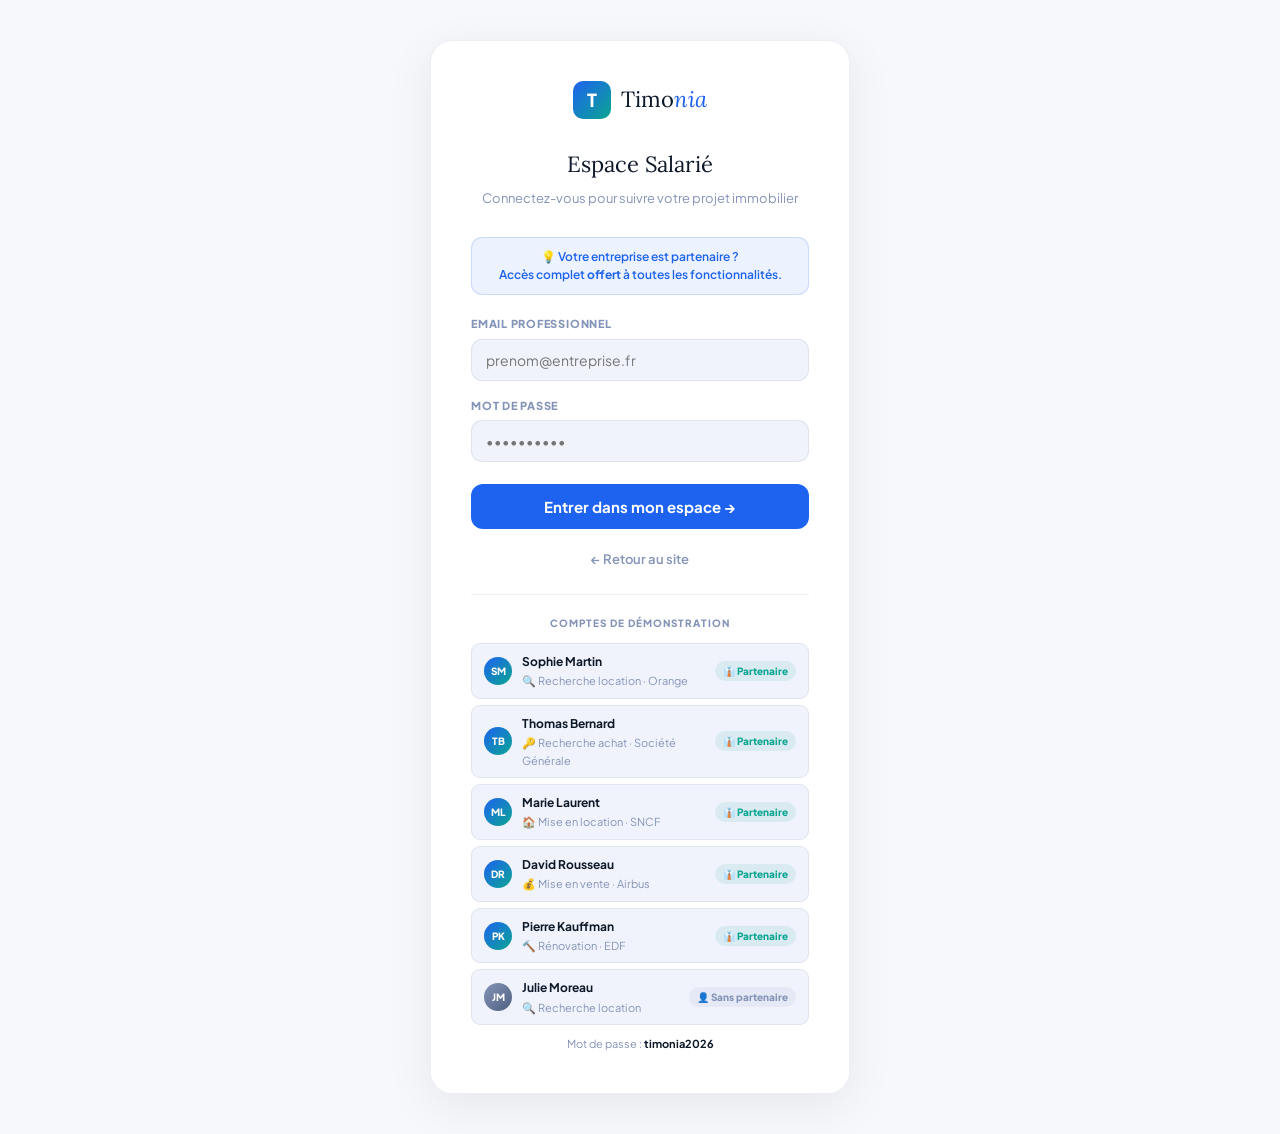
==== commit 5e0012d0: "Add 'Nouveau projet' button to project list Added a button to create a new project in the sidebar." ====
--- a/dashboard.html
+++ b/dashboard.html
@@ -53,7 +53,10 @@
       </div>
     </div>
     <div class="project-list">
-      <div class="project-item active" id="sidebarItem">
+<div style="padding:12px 16px;border-bottom:1px solid var(--border)">
+  <button class="btn btn-primary btn-sm w-full" onclick="openNewProject()">＋ Nouveau projet</button>
+</div>                
+         <div class="project-item active" id="sidebarItem">
         <div class="proj-type-dot" id="sidebarDot"></div>
         <div>
           <div class="proj-item-name" id="sidebarName">Chargement…</div>
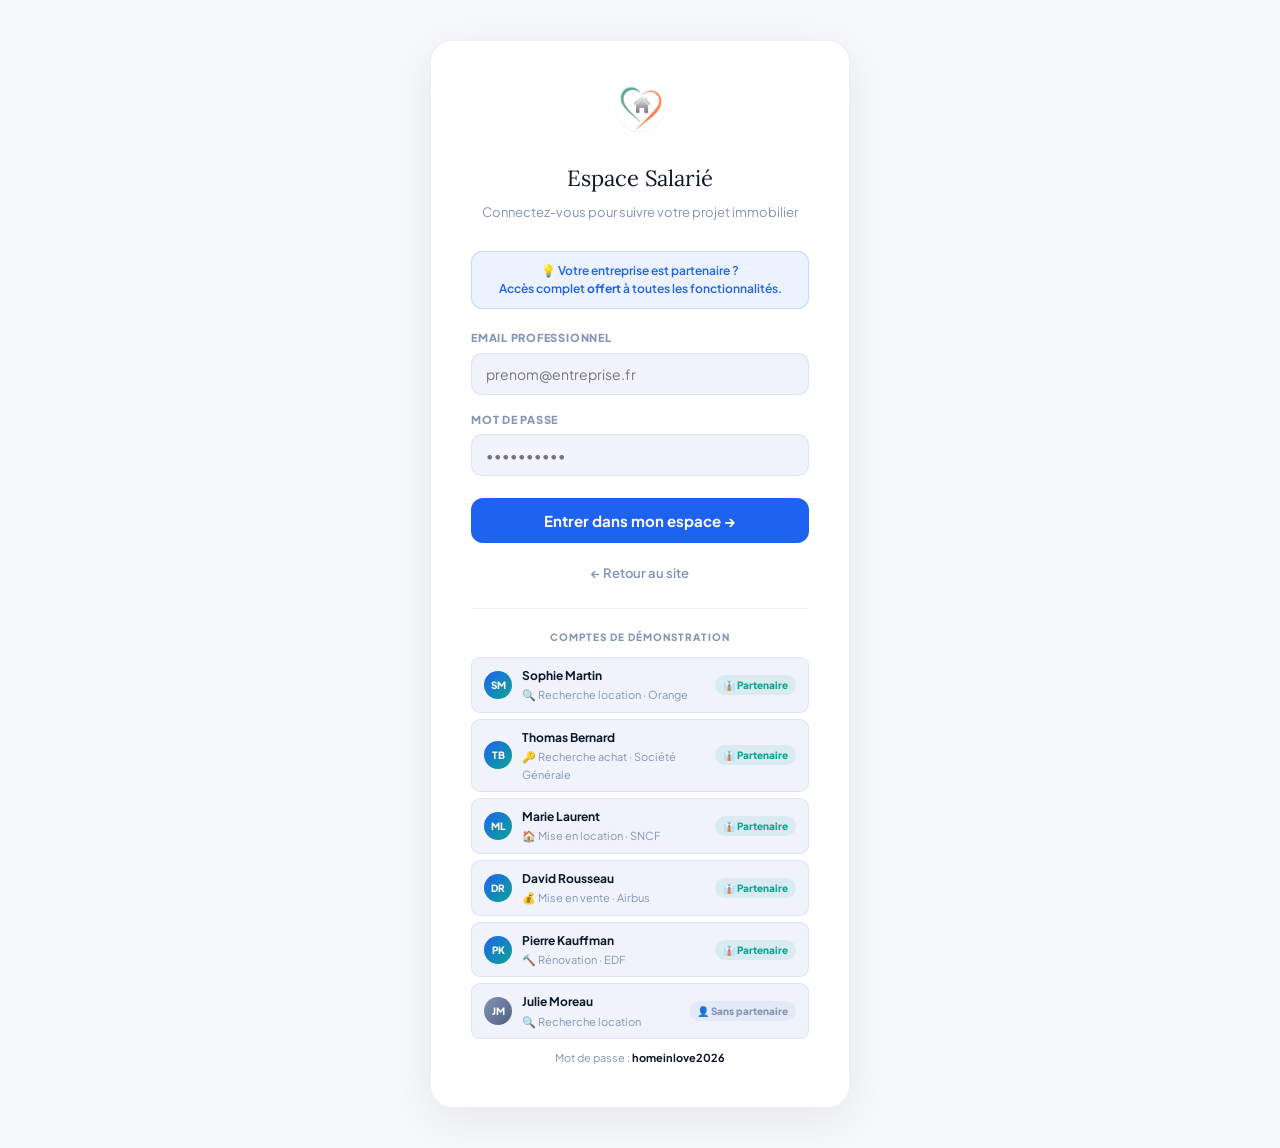
==== commit 57f89704: "Update dashboard.html" ====
--- a/dashboard.html
+++ b/dashboard.html
@@ -3,7 +3,7 @@
 <head>
 <meta charset="UTF-8">
 <meta name="viewport" content="width=device-width, initial-scale=1.0">
-<title>Mon projet — Timonia</title>
+<title>Mon projet — Home in Love</title>
 <link rel="preconnect" href="https://fonts.googleapis.com">
 <link rel="preconnect" href="https://fonts.gstatic.com" crossorigin>
 <link href="https://fonts.googleapis.com/css2?family=Lora:ital,wght@0,400;0,600;1,400&family=Plus+Jakarta+Sans:wght@400;600;700;800&display=swap" rel="stylesheet">
@@ -18,10 +18,8 @@
 <nav class="navbar">
   <div class="nav-inner">
     <a href="index.html" class="logo">
-      <div class="logo-mark">T</div>
-      <div class="logo-text">Timo<span>nia</span></div>
+      <img src="img/hil-logo-round.png" alt="Home in Love" style="width:34px;height:34px;border-radius:50%;object-fit:cover;flex-shrink:0;">
     </a>
-
     <div class="nav-user">
       <div class="nav-avatar" id="navAvatar">—</div>
       <div class="nav-user-info">
@@ -30,7 +28,6 @@
       </div>
       <div class="nav-partner-badge" id="navBadge" style="display:none"></div>
     </div>
-
     <div class="nav-right">
       <button class="btn-theme" id="themeBtn" onclick="toggleDark()">🌙</button>
       <a href="index.html" class="btn-logout" style="text-decoration:none">← Site</a>
@@ -49,21 +46,18 @@
     <div class="sidebar-section">
       <div class="sidebar-section-label">
         <span class="partner-dot"></span>
-        Mon projet
+        Mes projets
       </div>
     </div>
-    <div class="project-list">
-<div style="padding:12px 16px;border-bottom:1px solid var(--border)">
-  <button class="btn btn-primary btn-sm w-full" onclick="openNewProject()">＋ Nouveau projet</button>
-</div>                
-         <div class="project-item active" id="sidebarItem">
-        <div class="proj-type-dot" id="sidebarDot"></div>
-        <div>
-          <div class="proj-item-name" id="sidebarName">Chargement…</div>
-          <div class="proj-item-meta" id="sidebarMeta">—</div>
-          <div class="proj-item-status status-en-cours">En cours</div>
-        </div>
-      </div>
+
+    <!-- Liste des projets — remplie par JS -->
+    <div class="project-list" id="sidebarProjectList"></div>
+
+    <!-- Bouton nouveau projet -->
+    <div style="padding:12px 16px; border-top:1px solid var(--border); margin-top:auto;">
+      <button class="btn btn-primary btn-sm w-full" onclick="openNewProject()">
+        ＋ Nouveau projet
+      </button>
     </div>
   </aside>
 
@@ -87,13 +81,13 @@
         <div class="proj-progress-fill" id="projProgressFill" style="width:0%"></div>
       </div>
       <div class="proj-cta-row">
-        <button class="btn-cta btn-cta-primary" onclick="switchTab('tab-bilan');document.getElementById('tab-bilan').scrollIntoView({behavior:'smooth'})">
+        <button class="btn-cta btn-cta-primary" onclick="switchTab('tab-bilan')">
           📊 Voir mon bilan
         </button>
-        <button class="btn-cta btn-cta-teal" onclick="alert('Redirection vers la prise de RDV...')">
+        <button class="btn-cta btn-cta-teal" onclick="openExpertModal()">
           📞 Appeler mon expert
         </button>
-        <button class="btn-cta btn-cta-ghost" onclick="alert('Redirection vers les offres...')">
+        <button class="btn-cta btn-cta-ghost" onclick="openDeleguerModal()">
           🤝 Tout déléguer
         </button>
       </div>
@@ -111,7 +105,7 @@
     <!-- ── BILAN ── -->
     <div class="tab-pane active" id="tab-bilan">
       <div class="bilan-wrap" id="bilanContent">
-        <div style="text-align:center;padding:40px;color:var(--muted)">Chargement du bilan…</div>
+        <div style="text-align:center;padding:40px;color:var(--muted)">Chargement…</div>
       </div>
     </div>
 
@@ -125,8 +119,6 @@
             <button class="view-btn" id="viewTlBtn" onclick="switchView('timeline')">📅 Planning</button>
           </div>
         </div>
-
-        <!-- List view -->
         <div id="listViewWrap">
           <table class="mission-table">
             <thead>
@@ -145,8 +137,6 @@
           </table>
           <button class="btn-add-mission" onclick="addMission()">＋ Ajouter une mission</button>
         </div>
-
-        <!-- Timeline view -->
         <div class="timeline-wrap" id="timelineWrap"></div>
       </div>
     </div>
@@ -168,12 +158,9 @@
     <!-- ── NOTES ── -->
     <div class="tab-pane" id="tab-notes">
       <div class="notes-input-row">
-        <textarea
-          class="notes-textarea"
-          id="noteInput"
+        <textarea class="notes-textarea" id="noteInput"
           placeholder="Écrivez une note, observation, contact… (Ctrl+Entrée pour valider)"
-          rows="3"
-        ></textarea>
+          rows="3"></textarea>
         <button class="btn-add-note" onclick="addNote()">＋ Ajouter</button>
       </div>
       <div class="notes-list" id="notesList"></div>
@@ -182,28 +169,7 @@
   </main>
 </div>
 
-<!-- ─── Scripts ──────────────────────────────────────────────────────────── -->
 <script src="js/auth.js"></script>
 <script src="js/dashboard.js"></script>
-
-<!-- Init sidebar after project loads -->
-<script>
-document.addEventListener('DOMContentLoaded', () => {
-  // Wait for dashboard.js to init
-  setTimeout(() => {
-    if (!project) return;
-    const cfg = TYPE_CONFIG[project.type] || TYPE_CONFIG.autre;
-    document.getElementById('sidebarDot').style.background = cfg.color;
-    document.getElementById('sidebarName').textContent = project.description.slice(0,40) + (project.description.length > 40 ? '…' : '');
-    document.getElementById('sidebarMeta').textContent = cfg.label + ' · ' + (project.deadline ? new Date(project.deadline).toLocaleDateString('fr-FR',{month:'short',year:'numeric'}) : '—');
-
-    // Update missions count
-    const total = project.missions.length;
-    const done = project.missions.filter(m => m.done).length;
-    document.getElementById('missionsCount').textContent = `${total} mission${total>1?'s':''} · ${done} réalisée${done>1?'s':''}`;
-  }, 100);
-});
-</script>
-
 </body>
 </html>
